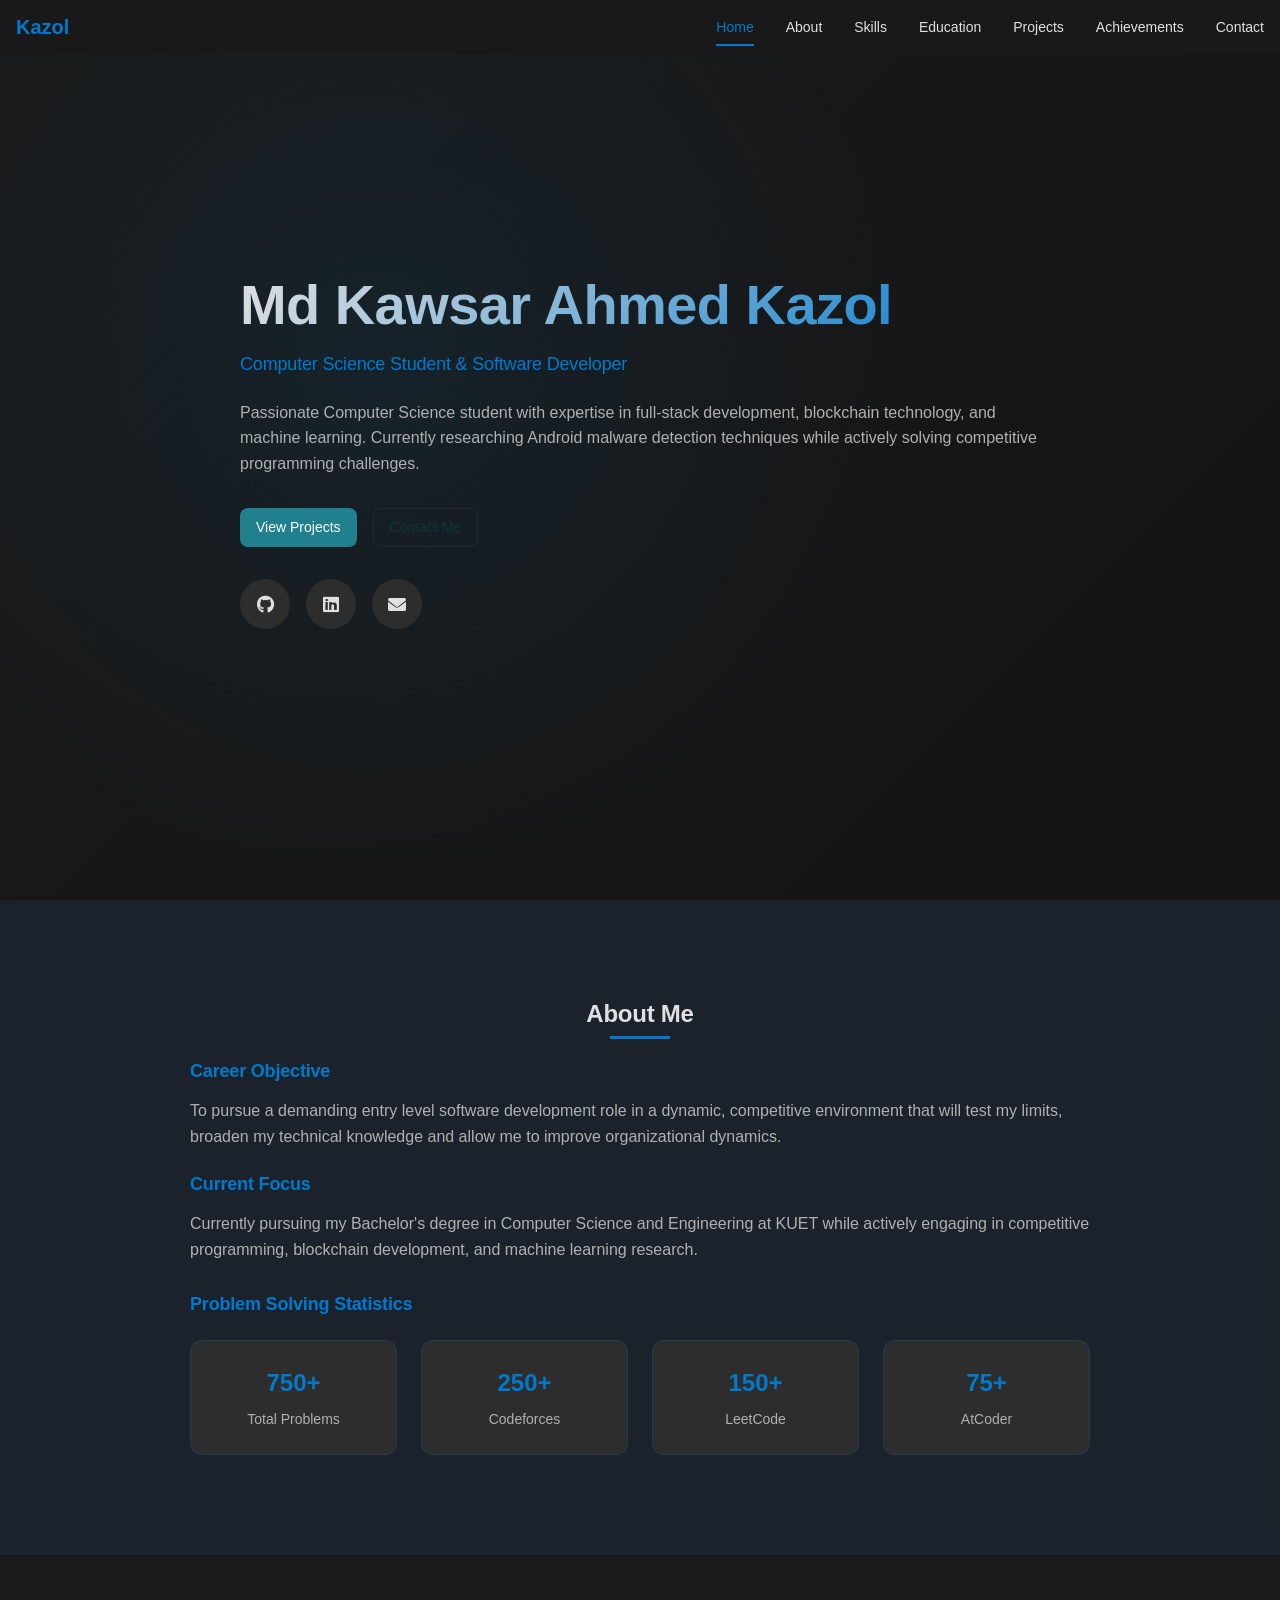
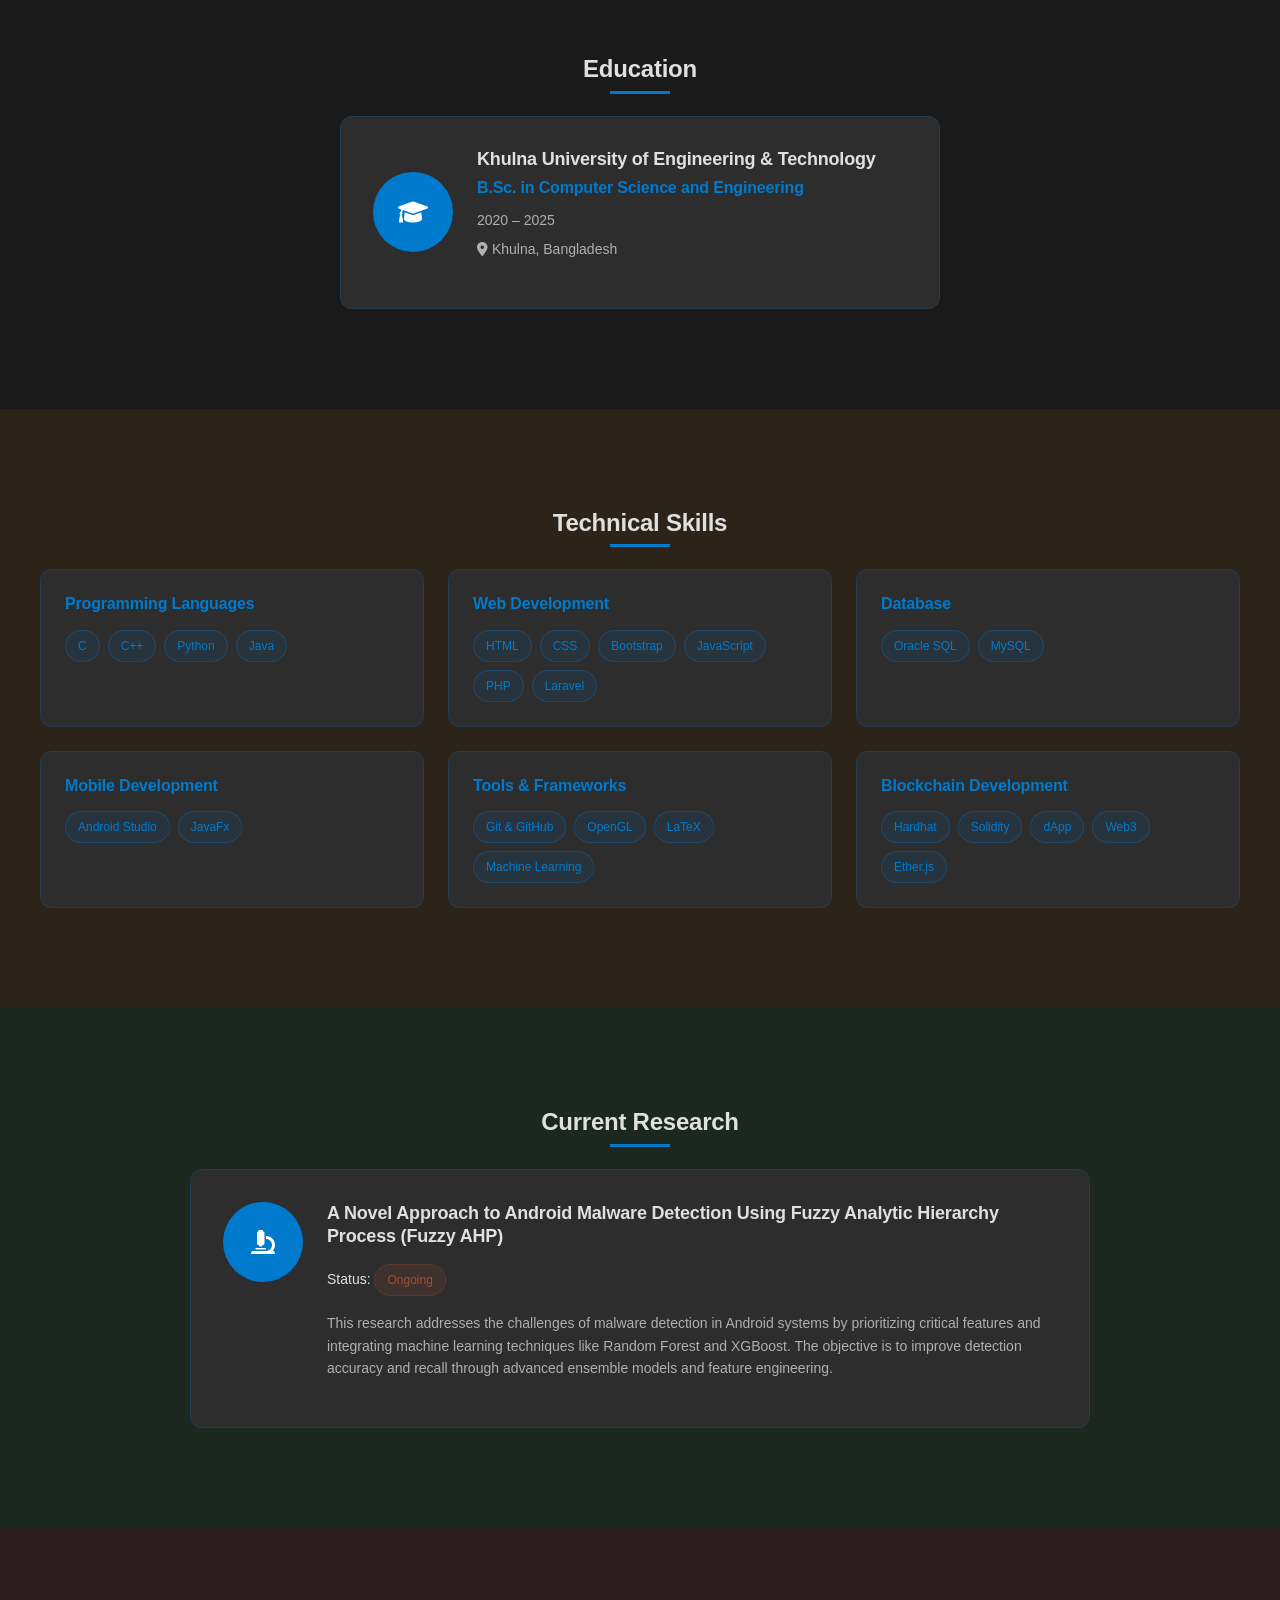
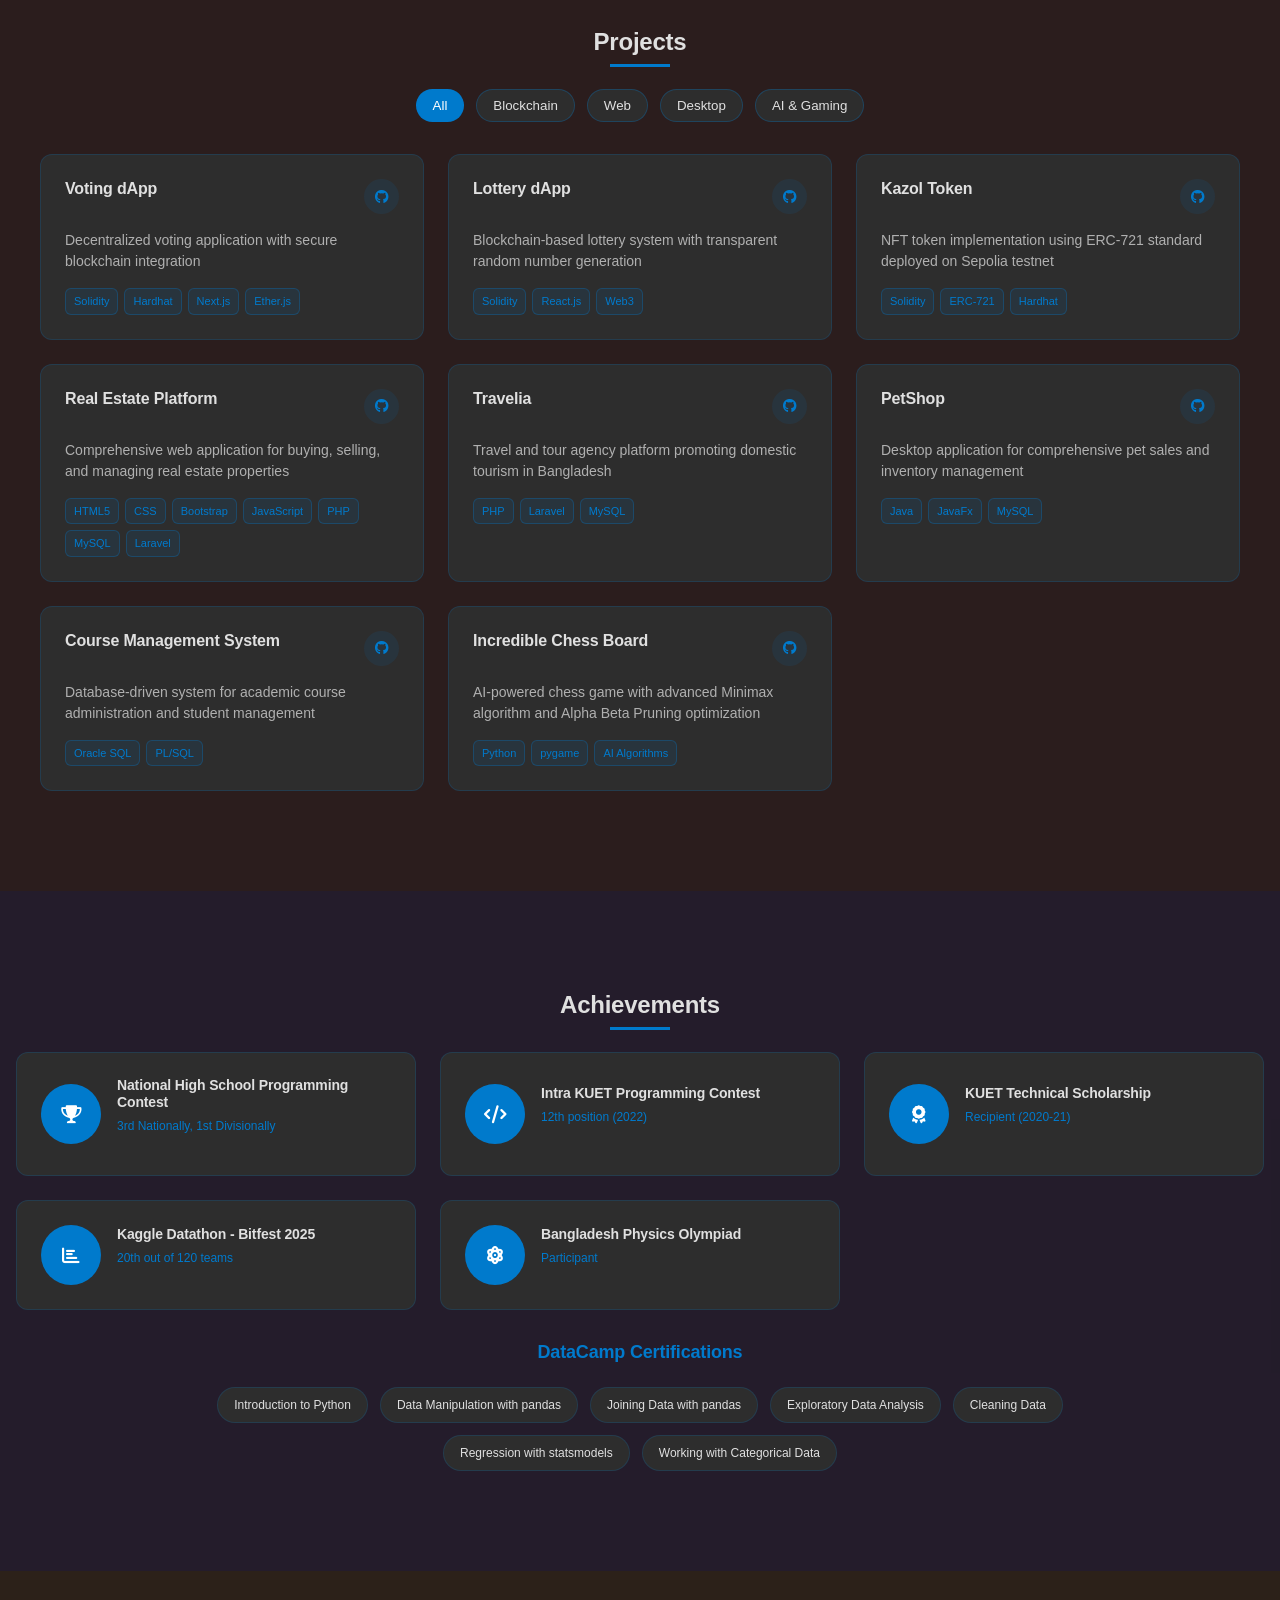
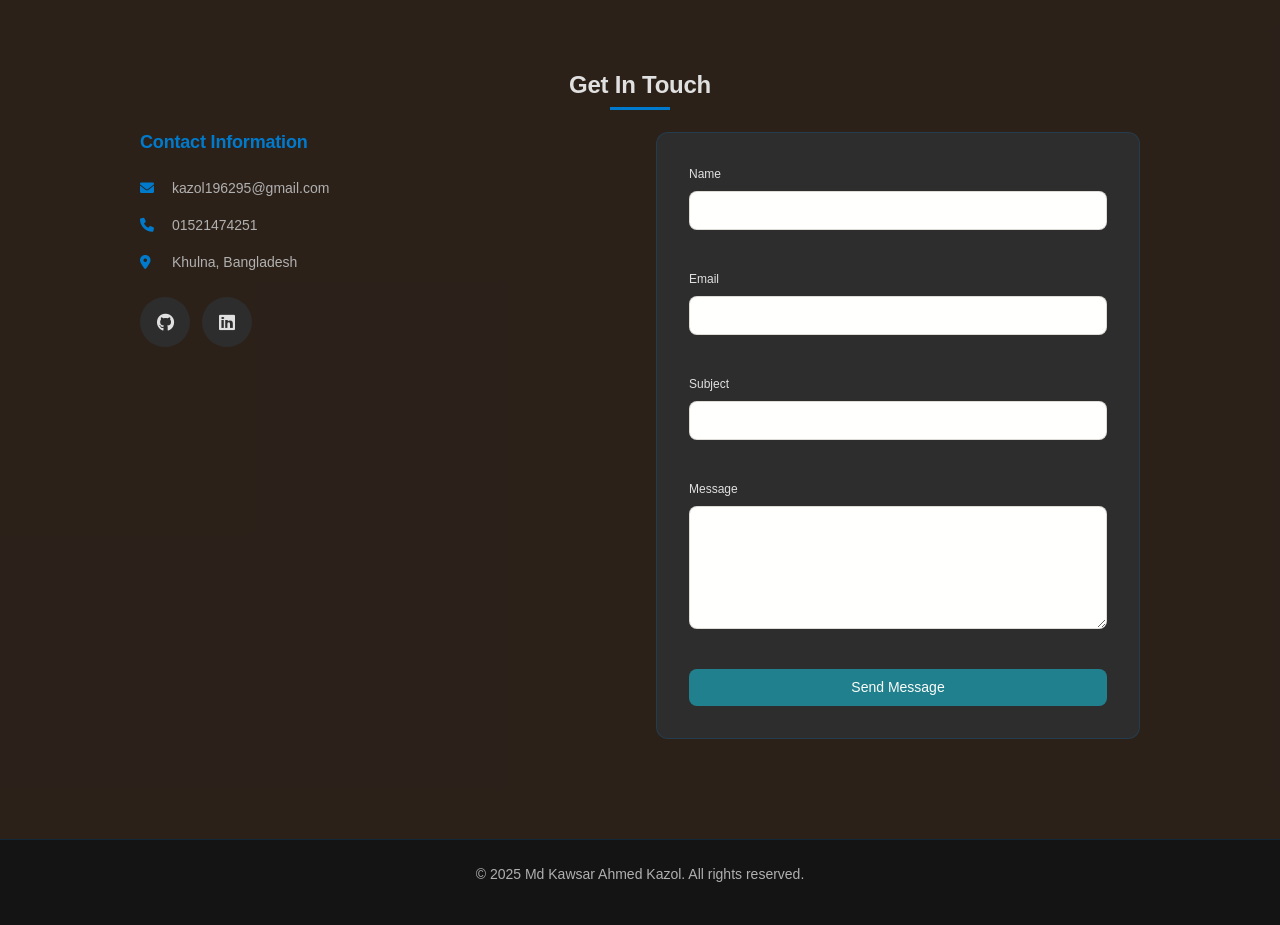
==== index.html @ 7a54e23b "hello" ====
<!DOCTYPE html>
<html lang="en">
<head>
    <meta charset="UTF-8">
    <meta name="viewport" content="width=device-width, initial-scale=1.0">
    <title>Md Kawsar Ahmed Kazol - Portfolio</title>
    <link rel="stylesheet" href="style.css">
    <link rel="stylesheet" href="https://cdnjs.cloudflare.com/ajax/libs/font-awesome/6.0.0/css/all.min.css">
</head>
<body>
    <!-- Navigation -->
    <nav class="navbar" id="navbar">
        <div class="nav-container">
            <div class="nav-logo">
                <a href="#home">Kazol</a>
            </div>
            <div class="nav-menu" id="nav-menu">
                <a href="#home" class="nav-link">Home</a>
                <a href="#about" class="nav-link">About</a>
                <a href="#skills" class="nav-link">Skills</a>
                <a href="#education" class="nav-link">Education</a>
                <a href="#projects" class="nav-link">Projects</a>
                <a href="#achievements" class="nav-link">Achievements</a>
                <a href="#contact" class="nav-link">Contact</a>
            </div>
            <div class="nav-toggle" id="nav-toggle">
                <span class="bar"></span>
                <span class="bar"></span>
                <span class="bar"></span>
            </div>
        </div>
    </nav>

    <!-- Hero Section -->
    <section id="home" class="hero">
        <div class="hero-container">
            <div class="hero-content">
                <h1 class="hero-title">Md Kawsar Ahmed Kazol</h1>
                <h2 class="hero-subtitle">Computer Science Student & Software Developer</h2>
                <p class="hero-description">
                    Passionate Computer Science student with expertise in full-stack development, 
                    blockchain technology, and machine learning. Currently researching Android malware 
                    detection techniques while actively solving competitive programming challenges.
                </p>
                <div class="hero-buttons">
                    <a href="#projects" class="btn btn--primary">View Projects</a>
                    <a href="#contact" class="btn btn--outline">Contact Me</a>
                </div>
                <div class="hero-social">
                    <a href="https://github.com/kazol196295" target="_blank" class="social-link">
                        <i class="fab fa-github"></i>
                    </a>
                    <a href="https://www.linkedin.com/in/kawsar-ahmed-kazol-600340197/" target="_blank" class="social-link">
                        <i class="fab fa-linkedin"></i>
                    </a>
                    <a href="mailto:kazol196295@gmail.com" class="social-link">
                        <i class="fas fa-envelope"></i>
                    </a>
                </div>
            </div>
        </div>
    </section>

    <!-- About Section -->
    <section id="about" class="about">
        <div class="container">
            <h2 class="section-title">About Me</h2>
            <div class="about-content">
                <div class="about-text">
                    <h3>Career Objective</h3>
                    <p>To pursue a demanding entry level software development role in a dynamic, competitive environment that will test my limits, broaden my technical knowledge and allow me to improve organizational dynamics.</p>
                    
                    <h3>Current Focus</h3>
                    <p>Currently pursuing my Bachelor's degree in Computer Science and Engineering at KUET while actively engaging in competitive programming, blockchain development, and machine learning research.</p>
                    
                    <div class="problem-solving-stats">
                        <h3>Problem Solving Statistics</h3>
                        <div class="stats-grid">
                            <div class="stat-item">
                                <span class="stat-number">1500+</span>
                                <span class="stat-label">Total Problems</span>
                            </div>
                            <div class="stat-item">
                                <span class="stat-number">500+</span>
                                <span class="stat-label">Codeforces</span>
                            </div>
                            <div class="stat-item">
                                <span class="stat-number">300+</span>
                                <span class="stat-label">LeetCode</span>
                            </div>
                            <div class="stat-item">
                                <span class="stat-number">150+</span>
                                <span class="stat-label">AtCoder</span>
                            </div>
                        </div>
                    </div>
                </div>
            </div>
        </div>
    </section>

    <!-- Education Section -->
    <section id="education" class="education">
        <div class="container">
            <h2 class="section-title">Education</h2>
            <div class="education-card">
                <div class="education-icon">
                    <i class="fas fa-graduation-cap"></i>
                </div>
                <div class="education-content">
                    <h3>Khulna University of Engineering & Technology</h3>
                    <h4>B.Sc. in Computer Science and Engineering</h4>
                    <p class="education-duration">2020 – 2025</p>
                    <p class="education-location">
                        <i class="fas fa-map-marker-alt"></i> Khulna, Bangladesh
                    </p>
                </div>
            </div>
        </div>
    </section>

    <!-- Skills Section -->
    <section id="skills" class="skills">
        <div class="container">
            <h2 class="section-title">Technical Skills</h2>
            <div class="skills-grid">
                <div class="skill-category">
                    <h3>Programming Languages</h3>
                    <div class="skill-tags">
                        <span class="skill-tag">C</span>
                        <span class="skill-tag">C++</span>
                        <span class="skill-tag">Python</span>
                        <span class="skill-tag">Java</span>
                    </div>
                </div>
                <div class="skill-category">
                    <h3>Web Development</h3>
                    <div class="skill-tags">
                        <span class="skill-tag">HTML</span>
                        <span class="skill-tag">CSS</span>
                        <span class="skill-tag">Bootstrap</span>
                        <span class="skill-tag">JavaScript</span>
                        <span class="skill-tag">PHP</span>
                        <span class="skill-tag">Laravel</span>
                    </div>
                </div>
                <div class="skill-category">
                    <h3>Database</h3>
                    <div class="skill-tags">
                        <span class="skill-tag">Oracle SQL</span>
                        <span class="skill-tag">MySQL</span>
                    </div>
                </div>
                <div class="skill-category">
                    <h3>Mobile Development</h3>
                    <div class="skill-tags">
                        <span class="skill-tag">Android Studio</span>
                        <span class="skill-tag">JavaFx</span>
                    </div>
                </div>
                <div class="skill-category">
                    <h3>Tools & Frameworks</h3>
                    <div class="skill-tags">
                        <span class="skill-tag">Git & GitHub</span>
                        <span class="skill-tag">OpenGL</span>
                        <span class="skill-tag">LaTeX</span>
                        <span class="skill-tag">Machine Learning</span>
                    </div>
                </div>
                <div class="skill-category">
                    <h3>Blockchain Development</h3>
                    <div class="skill-tags">
                        <span class="skill-tag">Hardhat</span>
                        <span class="skill-tag">Solidity</span>
                        <span class="skill-tag">dApp</span>
                        <span class="skill-tag">Web3</span>
                        <span class="skill-tag">Ether.js</span>
                    </div>
                </div>
            </div>
        </div>
    </section>

    <!-- Research Section -->
    <section id="research" class="research">
        <div class="container">
            <h2 class="section-title">Current Research</h2>
            <div class="research-card">
                <div class="research-icon">
                    <i class="fas fa-microscope"></i>
                </div>
                <div class="research-content">
                    <h3>A Novel Approach to Android Malware Detection Using Fuzzy Analytic Hierarchy Process (Fuzzy AHP)</h3>
                    <p class="research-status">Status: <span class="status status--warning">Ongoing</span></p>
                    <p class="research-description">
                        This research addresses the challenges of malware detection in Android systems by prioritizing 
                        critical features and integrating machine learning techniques like Random Forest and XGBoost. 
                        The objective is to improve detection accuracy and recall through advanced ensemble models and 
                        feature engineering.
                    </p>
                </div>
            </div>
        </div>
    </section>

    <!-- Projects Section -->
    <section id="projects" class="projects">
        <div class="container">
            <h2 class="section-title">Projects</h2>
            <div class="project-filters">
                <button class="filter-btn active" data-filter="all">All</button>
                <button class="filter-btn" data-filter="blockchain">Blockchain</button>
                <button class="filter-btn" data-filter="web">Web</button>
                <button class="filter-btn" data-filter="desktop">Desktop</button>
                <button class="filter-btn" data-filter="ai">AI & Gaming</button>
            </div>
            <div class="projects-grid">
                <!-- Blockchain Projects -->
                <div class="project-card" data-category="blockchain">
                    <div class="project-header">
                        <h3>Voting dApp</h3>
                        <div class="project-links">
                            <a href="https://github.com/kazol196295" target="_blank" class="project-link">
                                <i class="fab fa-github"></i>
                            </a>
                        </div>
                    </div>
                    <p class="project-description">Decentralized voting application with secure blockchain integration</p>
                    <div class="project-tech">
                        <span class="tech-tag">Solidity</span>
                        <span class="tech-tag">Hardhat</span>
                        <span class="tech-tag">Next.js</span>
                        <span class="tech-tag">Ether.js</span>
                    </div>
                </div>

                <div class="project-card" data-category="blockchain">
                    <div class="project-header">
                        <h3>Lottery dApp</h3>
                        <div class="project-links">
                            <a href="https://github.com/kazol196295" target="_blank" class="project-link">
                                <i class="fab fa-github"></i>
                            </a>
                        </div>
                    </div>
                    <p class="project-description">Blockchain-based lottery system with transparent random number generation</p>
                    <div class="project-tech">
                        <span class="tech-tag">Solidity</span>
                        <span class="tech-tag">React.js</span>
                        <span class="tech-tag">Web3</span>
                    </div>
                </div>

                <div class="project-card" data-category="blockchain">
                    <div class="project-header">
                        <h3>Kazol Token</h3>
                        <div class="project-links">
                            <a href="https://github.com/kazol196295" target="_blank" class="project-link">
                                <i class="fab fa-github"></i>
                            </a>
                        </div>
                    </div>
                    <p class="project-description">NFT token implementation using ERC-721 standard deployed on Sepolia testnet</p>
                    <div class="project-tech">
                        <span class="tech-tag">Solidity</span>
                        <span class="tech-tag">ERC-721</span>
                        <span class="tech-tag">Hardhat</span>
                    </div>
                </div>

                <!-- Web Projects -->
                <div class="project-card" data-category="web">
                    <div class="project-header">
                        <h3>Real Estate Platform</h3>
                        <div class="project-links">
                            <a href="https://github.com/kazol196295" target="_blank" class="project-link">
                                <i class="fab fa-github"></i>
                            </a>
                        </div>
                    </div>
                    <p class="project-description">Comprehensive web application for buying, selling, and managing real estate properties</p>
                    <div class="project-tech">
                        <span class="tech-tag">HTML5</span>
                        <span class="tech-tag">CSS</span>
                        <span class="tech-tag">Bootstrap</span>
                        <span class="tech-tag">JavaScript</span>
                        <span class="tech-tag">PHP</span>
                        <span class="tech-tag">MySQL</span>
                        <span class="tech-tag">Laravel</span>
                    </div>
                </div>

                <div class="project-card" data-category="web">
                    <div class="project-header">
                        <h3>Travelia</h3>
                        <div class="project-links">
                            <a href="https://github.com/kazol196295" target="_blank" class="project-link">
                                <i class="fab fa-github"></i>
                            </a>
                        </div>
                    </div>
                    <p class="project-description">Travel and tour agency platform promoting domestic tourism in Bangladesh</p>
                    <div class="project-tech">
                        <span class="tech-tag">PHP</span>
                        <span class="tech-tag">Laravel</span>
                        <span class="tech-tag">MySQL</span>
                    </div>
                </div>

                <!-- Desktop Projects -->
                <div class="project-card" data-category="desktop">
                    <div class="project-header">
                        <h3>PetShop</h3>
                        <div class="project-links">
                            <a href="https://github.com/kazol196295" target="_blank" class="project-link">
                                <i class="fab fa-github"></i>
                            </a>
                        </div>
                    </div>
                    <p class="project-description">Desktop application for comprehensive pet sales and inventory management</p>
                    <div class="project-tech">
                        <span class="tech-tag">Java</span>
                        <span class="tech-tag">JavaFx</span>
                        <span class="tech-tag">MySQL</span>
                    </div>
                </div>

                <div class="project-card" data-category="desktop">
                    <div class="project-header">
                        <h3>Course Management System</h3>
                        <div class="project-links">
                            <a href="https://github.com/kazol196295" target="_blank" class="project-link">
                                <i class="fab fa-github"></i>
                            </a>
                        </div>
                    </div>
                    <p class="project-description">Database-driven system for academic course administration and student management</p>
                    <div class="project-tech">
                        <span class="tech-tag">Oracle SQL</span>
                        <span class="tech-tag">PL/SQL</span>
                    </div>
                </div>

                <!-- AI Projects -->
                <div class="project-card" data-category="ai">
                    <div class="project-header">
                        <h3>Incredible Chess Board</h3>
                        <div class="project-links">
                            <a href="https://github.com/kazol196295" target="_blank" class="project-link">
                                <i class="fab fa-github"></i>
                            </a>
                        </div>
                    </div>
                    <p class="project-description">AI-powered chess game with advanced Minimax algorithm and Alpha Beta Pruning optimization</p>
                    <div class="project-tech">
                        <span class="tech-tag">Python</span>
                        <span class="tech-tag">pygame</span>
                        <span class="tech-tag">AI Algorithms</span>
                    </div>
                </div>
            </div>
        </div>
    </section>

    <!-- Achievements Section -->
    <section id="achievements" class="achievements">
        <div class="container">
            <h2 class="section-title">Achievements</h2>
            <div class="achievements-grid">
                <div class="achievement-card">
                    <div class="achievement-icon">
                        <i class="fas fa-trophy"></i>
                    </div>
                    <div class="achievement-content">
                        <h3>National High School Programming Contest</h3>
                        <p class="achievement-position">3rd Nationally, 1st Divisionally</p>
                    </div>
                </div>
                
                <div class="achievement-card">
                    <div class="achievement-icon">
                        <i class="fas fa-code"></i>
                    </div>
                    <div class="achievement-content">
                        <h3>Intra KUET Programming Contest</h3>
                        <p class="achievement-position">12th position (2022)</p>
                    </div>
                </div>
                
                <div class="achievement-card">
                    <div class="achievement-icon">
                        <i class="fas fa-award"></i>
                    </div>
                    <div class="achievement-content">
                        <h3>KUET Technical Scholarship</h3>
                        <p class="achievement-position">Recipient (2020-21)</p>
                    </div>
                </div>
                
                <div class="achievement-card">
                    <div class="achievement-icon">
                        <i class="fas fa-chart-bar"></i>
                    </div>
                    <div class="achievement-content">
                        <h3>Kaggle Datathon - Bitfest 2025</h3>
                        <p class="achievement-position">20th out of 120 teams</p>
                    </div>
                </div>
                
                <div class="achievement-card">
                    <div class="achievement-icon">
                        <i class="fas fa-atom"></i>
                    </div>
                    <div class="achievement-content">
                        <h3>Bangladesh Physics Olympiad</h3>
                        <p class="achievement-position">Participant</p>
                    </div>
                </div>
            </div>
            
            <!-- Certifications -->
            <div class="certifications">
                <h3>DataCamp Certifications</h3>
                <div class="certification-tags">
                    <span class="certification-tag">Introduction to Python</span>
                    <span class="certification-tag">Data Manipulation with pandas</span>
                    <span class="certification-tag">Joining Data with pandas</span>
                    <span class="certification-tag">Exploratory Data Analysis</span>
                    <span class="certification-tag">Cleaning Data</span>
                    <span class="certification-tag">Regression with statsmodels</span>
                    <span class="certification-tag">Working with Categorical Data</span>
                </div>
            </div>
        </div>
    </section>

    <!-- Contact Section -->
    <section id="contact" class="contact">
        <div class="container">
            <h2 class="section-title">Get In Touch</h2>
            <div class="contact-content">
                <div class="contact-info">
                    <h3>Contact Information</h3>
                    <div class="contact-item">
                        <i class="fas fa-envelope"></i>
                        <span>kazol196295@gmail.com</span>
                    </div>
                    <div class="contact-item">
                        <i class="fas fa-phone"></i>
                        <span>01521474251</span>
                    </div>
                    <div class="contact-item">
                        <i class="fas fa-map-marker-alt"></i>
                        <span>Khulna, Bangladesh</span>
                    </div>
                    <div class="contact-social">
                        <a href="https://github.com/kazol196295" target="_blank" class="social-link">
                            <i class="fab fa-github"></i>
                        </a>
                        <a href="https://www.linkedin.com/in/kawsar-ahmed-kazol-600340197/" target="_blank" class="social-link">
                            <i class="fab fa-linkedin"></i>
                        </a>
                    </div>
                </div>
                <div class="contact-form-container">
                    <form class="contact-form" id="contact-form">
                        <div class="form-group">
                            <label for="name" class="form-label">Name</label>
                            <input type="text" id="name" name="name" class="form-control" required>
                            <span class="error-message" id="name-error"></span>
                        </div>
                        <div class="form-group">
                            <label for="email" class="form-label">Email</label>
                            <input type="email" id="email" name="email" class="form-control" required>
                            <span class="error-message" id="email-error"></span>
                        </div>
                        <div class="form-group">
                            <label for="subject" class="form-label">Subject</label>
                            <input type="text" id="subject" name="subject" class="form-control" required>
                            <span class="error-message" id="subject-error"></span>
                        </div>
                        <div class="form-group">
                            <label for="message" class="form-label">Message</label>
                            <textarea id="message" name="message" class="form-control" rows="5" required></textarea>
                            <span class="error-message" id="message-error"></span>
                        </div>
                        <button type="submit" class="btn btn--primary btn--full-width">Send Message</button>
                    </form>
                </div>
            </div>
        </div>
    </section>

    <!-- Footer -->
    <footer class="footer">
        <div class="container">
            <p>&copy; 2025 Md Kawsar Ahmed Kazol. All rights reserved.</p>
        </div>
    </footer>

    <script src="app.js"></script>
</body>
</html>
---- style.css ----
:root {
  /* Primitive Color Tokens */
  --color-white: rgba(255, 255, 255, 1);
  --color-black: rgba(0, 0, 0, 1);
  --color-cream-50: rgba(252, 252, 249, 1);
  --color-cream-100: rgba(255, 255, 253, 1);
  --color-gray-200: rgba(245, 245, 245, 1);
  --color-gray-300: rgba(167, 169, 169, 1);
  --color-gray-400: rgba(119, 124, 124, 1);
  --color-slate-500: rgba(98, 108, 113, 1);
  --color-brown-600: rgba(94, 82, 64, 1);
  --color-charcoal-700: rgba(31, 33, 33, 1);
  --color-charcoal-800: rgba(38, 40, 40, 1);
  --color-slate-900: rgba(19, 52, 59, 1);
  --color-teal-300: rgba(50, 184, 198, 1);
  --color-teal-400: rgba(45, 166, 178, 1);
  --color-teal-500: rgba(33, 128, 141, 1);
  --color-teal-600: rgba(29, 116, 128, 1);
  --color-teal-700: rgba(26, 104, 115, 1);
  --color-teal-800: rgba(41, 150, 161, 1);
  --color-red-400: rgba(255, 84, 89, 1);
  --color-red-500: rgba(192, 21, 47, 1);
  --color-orange-400: rgba(230, 129, 97, 1);
  --color-orange-500: rgba(168, 75, 47, 1);

  /* RGB versions for opacity control */
  --color-brown-600-rgb: 94, 82, 64;
  --color-teal-500-rgb: 33, 128, 141;
  --color-slate-900-rgb: 19, 52, 59;
  --color-slate-500-rgb: 98, 108, 113;
  --color-red-500-rgb: 192, 21, 47;
  --color-red-400-rgb: 255, 84, 89;
  --color-orange-500-rgb: 168, 75, 47;
  --color-orange-400-rgb: 230, 129, 97;

  /* Background color tokens (Light Mode) */
  --color-bg-1: rgba(59, 130, 246, 0.08); /* Light blue */
  --color-bg-2: rgba(245, 158, 11, 0.08); /* Light yellow */
  --color-bg-3: rgba(34, 197, 94, 0.08); /* Light green */
  --color-bg-4: rgba(239, 68, 68, 0.08); /* Light red */
  --color-bg-5: rgba(147, 51, 234, 0.08); /* Light purple */
  --color-bg-6: rgba(249, 115, 22, 0.08); /* Light orange */
  --color-bg-7: rgba(236, 72, 153, 0.08); /* Light pink */
  --color-bg-8: rgba(6, 182, 212, 0.08); /* Light cyan */

  /* Semantic Color Tokens (Light Mode) */
  --color-background: var(--color-cream-50);
  --color-surface: var(--color-cream-100);
  --color-text: var(--color-slate-900);
  --color-text-secondary: var(--color-slate-500);
  --color-primary: var(--color-teal-500);
  --color-primary-hover: var(--color-teal-600);
  --color-primary-active: var(--color-teal-700);
  --color-secondary: rgba(var(--color-brown-600-rgb), 0.12);
  --color-secondary-hover: rgba(var(--color-brown-600-rgb), 0.2);
  --color-secondary-active: rgba(var(--color-brown-600-rgb), 0.25);
  --color-border: rgba(var(--color-brown-600-rgb), 0.2);
  --color-btn-primary-text: var(--color-cream-50);
  --color-card-border: rgba(var(--color-brown-600-rgb), 0.12);
  --color-card-border-inner: rgba(var(--color-brown-600-rgb), 0.12);
  --color-error: var(--color-red-500);
  --color-success: var(--color-teal-500);
  --color-warning: var(--color-orange-500);
  --color-info: var(--color-slate-500);
  --color-focus-ring: rgba(var(--color-teal-500-rgb), 0.4);
  --color-select-caret: rgba(var(--color-slate-900-rgb), 0.8);

  /* Common style patterns */
  --focus-ring: 0 0 0 3px var(--color-focus-ring);
  --focus-outline: 2px solid var(--color-primary);
  --status-bg-opacity: 0.15;
  --status-border-opacity: 0.25;
  --select-caret-light: url("data:image/svg+xml,%3Csvg xmlns='http://www.w3.org/2000/svg' width='16' height='16' viewBox='0 0 24 24' fill='none' stroke='%23134252' stroke-width='2' stroke-linecap='round' stroke-linejoin='round'%3E%3Cpolyline points='6 9 12 15 18 9'%3E%3C/polyline%3E%3C/svg%3E");
  --select-caret-dark: url("data:image/svg+xml,%3Csvg xmlns='http://www.w3.org/2000/svg' width='16' height='16' viewBox='0 0 24 24' fill='none' stroke='%23f5f5f5' stroke-width='2' stroke-linecap='round' stroke-linejoin='round'%3E%3Cpolyline points='6 9 12 15 18 9'%3E%3C/polyline%3E%3C/svg%3E");

  /* RGB versions for opacity control */
  --color-success-rgb: 33, 128, 141;
  --color-error-rgb: 192, 21, 47;
  --color-warning-rgb: 168, 75, 47;
  --color-info-rgb: 98, 108, 113;

  /* Typography */
  --font-family-base: "FKGroteskNeue", "Geist", "Inter", -apple-system,
    BlinkMacSystemFont, "Segoe UI", Roboto, sans-serif;
  --font-family-mono: "Berkeley Mono", ui-monospace, SFMono-Regular, Menlo,
    Monaco, Consolas, monospace;
  --font-size-xs: 11px;
  --font-size-sm: 12px;
  --font-size-base: 14px;
  --font-size-md: 14px;
  --font-size-lg: 16px;
  --font-size-xl: 18px;
  --font-size-2xl: 20px;
  --font-size-3xl: 24px;
  --font-size-4xl: 30px;
  --font-weight-normal: 400;
  --font-weight-medium: 500;
  --font-weight-semibold: 550;
  --font-weight-bold: 600;
  --line-height-tight: 1.2;
  --line-height-normal: 1.5;
  --letter-spacing-tight: -0.01em;

  /* Spacing */
  --space-0: 0;
  --space-1: 1px;
  --space-2: 2px;
  --space-4: 4px;
  --space-6: 6px;
  --space-8: 8px;
  --space-10: 10px;
  --space-12: 12px;
  --space-16: 16px;
  --space-20: 20px;
  --space-24: 24px;
  --space-32: 32px;

  /* Border Radius */
  --radius-sm: 6px;
  --radius-base: 8px;
  --radius-md: 10px;
  --radius-lg: 12px;
  --radius-full: 9999px;

  /* Shadows */
  --shadow-xs: 0 1px 2px rgba(0, 0, 0, 0.02);
  --shadow-sm: 0 1px 3px rgba(0, 0, 0, 0.04), 0 1px 2px rgba(0, 0, 0, 0.02);
  --shadow-md: 0 4px 6px -1px rgba(0, 0, 0, 0.04),
    0 2px 4px -1px rgba(0, 0, 0, 0.02);
  --shadow-lg: 0 10px 15px -3px rgba(0, 0, 0, 0.04),
    0 4px 6px -2px rgba(0, 0, 0, 0.02);
  --shadow-inset-sm: inset 0 1px 0 rgba(255, 255, 255, 0.15),
    inset 0 -1px 0 rgba(0, 0, 0, 0.03);

  /* Animation */
  --duration-fast: 150ms;
  --duration-normal: 250ms;
  --ease-standard: cubic-bezier(0.16, 1, 0.3, 1);

  /* Layout */
  --container-sm: 640px;
  --container-md: 768px;
  --container-lg: 1024px;
  --container-xl: 1280px;
}

/* Dark mode colors */
@media (prefers-color-scheme: dark) {
  :root {
    /* RGB versions for opacity control (Dark Mode) */
    --color-gray-400-rgb: 119, 124, 124;
    --color-teal-300-rgb: 50, 184, 198;
    --color-gray-300-rgb: 167, 169, 169;
    --color-gray-200-rgb: 245, 245, 245;

    /* Background color tokens (Dark Mode) */
    --color-bg-1: rgba(29, 78, 216, 0.15); /* Dark blue */
    --color-bg-2: rgba(180, 83, 9, 0.15); /* Dark yellow */
    --color-bg-3: rgba(21, 128, 61, 0.15); /* Dark green */
    --color-bg-4: rgba(185, 28, 28, 0.15); /* Dark red */
    --color-bg-5: rgba(107, 33, 168, 0.15); /* Dark purple */
    --color-bg-6: rgba(194, 65, 12, 0.15); /* Dark orange */
    --color-bg-7: rgba(190, 24, 93, 0.15); /* Dark pink */
    --color-bg-8: rgba(8, 145, 178, 0.15); /* Dark cyan */
    
    /* Semantic Color Tokens (Dark Mode) */
    --color-background: var(--color-charcoal-700);
    --color-surface: var(--color-charcoal-800);
    --color-text: var(--color-gray-200);
    --color-text-secondary: rgba(var(--color-gray-300-rgb), 0.7);
    --color-primary: var(--color-teal-300);
    --color-primary-hover: var(--color-teal-400);
    --color-primary-active: var(--color-teal-800);
    --color-secondary: rgba(var(--color-gray-400-rgb), 0.15);
    --color-secondary-hover: rgba(var(--color-gray-400-rgb), 0.25);
    --color-secondary-active: rgba(var(--color-gray-400-rgb), 0.3);
    --color-border: rgba(var(--color-gray-400-rgb), 0.3);
    --color-error: var(--color-red-400);
    --color-success: var(--color-teal-300);
    --color-warning: var(--color-orange-400);
    --color-info: var(--color-gray-300);
    --color-focus-ring: rgba(var(--color-teal-300-rgb), 0.4);
    --color-btn-primary-text: var(--color-slate-900);
    --color-card-border: rgba(var(--color-gray-400-rgb), 0.2);
    --color-card-border-inner: rgba(var(--color-gray-400-rgb), 0.15);
    --shadow-inset-sm: inset 0 1px 0 rgba(255, 255, 255, 0.1),
      inset 0 -1px 0 rgba(0, 0, 0, 0.15);
    --button-border-secondary: rgba(var(--color-gray-400-rgb), 0.2);
    --color-border-secondary: rgba(var(--color-gray-400-rgb), 0.2);
    --color-select-caret: rgba(var(--color-gray-200-rgb), 0.8);

    /* Common style patterns - updated for dark mode */
    --focus-ring: 0 0 0 3px var(--color-focus-ring);
    --focus-outline: 2px solid var(--color-primary);
    --status-bg-opacity: 0.15;
    --status-border-opacity: 0.25;
    --select-caret-light: url("data:image/svg+xml,%3Csvg xmlns='http://www.w3.org/2000/svg' width='16' height='16' viewBox='0 0 24 24' fill='none' stroke='%23134252' stroke-width='2' stroke-linecap='round' stroke-linejoin='round'%3E%3Cpolyline points='6 9 12 15 18 9'%3E%3C/polyline%3E%3C/svg%3E");
    --select-caret-dark: url("data:image/svg+xml,%3Csvg xmlns='http://www.w3.org/2000/svg' width='16' height='16' viewBox='0 0 24 24' fill='none' stroke='%23f5f5f5' stroke-width='2' stroke-linecap='round' stroke-linejoin='round'%3E%3Cpolyline points='6 9 12 15 18 9'%3E%3C/polyline%3E%3C/svg%3E");

    /* RGB versions for dark mode */
    --color-success-rgb: var(--color-teal-300-rgb);
    --color-error-rgb: var(--color-red-400-rgb);
    --color-warning-rgb: var(--color-orange-400-rgb);
    --color-info-rgb: var(--color-gray-300-rgb);
  }
}

/* Data attribute for manual theme switching */
[data-color-scheme="dark"] {
  /* RGB versions for opacity control (dark mode) */
  --color-gray-400-rgb: 119, 124, 124;
  --color-teal-300-rgb: 50, 184, 198;
  --color-gray-300-rgb: 167, 169, 169;
  --color-gray-200-rgb: 245, 245, 245;

  /* Colorful background palette - Dark Mode */
  --color-bg-1: rgba(29, 78, 216, 0.15); /* Dark blue */
  --color-bg-2: rgba(180, 83, 9, 0.15); /* Dark yellow */
  --color-bg-3: rgba(21, 128, 61, 0.15); /* Dark green */
  --color-bg-4: rgba(185, 28, 28, 0.15); /* Dark red */
  --color-bg-5: rgba(107, 33, 168, 0.15); /* Dark purple */
  --color-bg-6: rgba(194, 65, 12, 0.15); /* Dark orange */
  --color-bg-7: rgba(190, 24, 93, 0.15); /* Dark pink */
  --color-bg-8: rgba(8, 145, 178, 0.15); /* Dark cyan */
  
  /* Semantic Color Tokens (Dark Mode) */
  --color-background: var(--color-charcoal-700);
  --color-surface: var(--color-charcoal-800);
  --color-text: var(--color-gray-200);
  --color-text-secondary: rgba(var(--color-gray-300-rgb), 0.7);
  --color-primary: var(--color-teal-300);
  --color-primary-hover: var(--color-teal-400);
  --color-primary-active: var(--color-teal-800);
  --color-secondary: rgba(var(--color-gray-400-rgb), 0.15);
  --color-secondary-hover: rgba(var(--color-gray-400-rgb), 0.25);
  --color-secondary-active: rgba(var(--color-gray-400-rgb), 0.3);
  --color-border: rgba(var(--color-gray-400-rgb), 0.3);
  --color-error: var(--color-red-400);
  --color-success: var(--color-teal-300);
  --color-warning: var(--color-orange-400);
  --color-info: var(--color-gray-300);
  --color-focus-ring: rgba(var(--color-teal-300-rgb), 0.4);
  --color-btn-primary-text: var(--color-slate-900);
  --color-card-border: rgba(var(--color-gray-400-rgb), 0.15);
  --color-card-border-inner: rgba(var(--color-gray-400-rgb), 0.15);
  --shadow-inset-sm: inset 0 1px 0 rgba(255, 255, 255, 0.1),
    inset 0 -1px 0 rgba(0, 0, 0, 0.15);
  --color-border-secondary: rgba(var(--color-gray-400-rgb), 0.2);
  --color-select-caret: rgba(var(--color-gray-200-rgb), 0.8);

  /* Common style patterns - updated for dark mode */
  --focus-ring: 0 0 0 3px var(--color-focus-ring);
  --focus-outline: 2px solid var(--color-primary);
  --status-bg-opacity: 0.15;
  --status-border-opacity: 0.25;
  --select-caret-light: url("data:image/svg+xml,%3Csvg xmlns='http://www.w3.org/2000/svg' width='16' height='16' viewBox='0 0 24 24' fill='none' stroke='%23134252' stroke-width='2' stroke-linecap='round' stroke-linejoin='round'%3E%3Cpolyline points='6 9 12 15 18 9'%3E%3C/polyline%3E%3C/svg%3E");
  --select-caret-dark: url("data:image/svg+xml,%3Csvg xmlns='http://www.w3.org/2000/svg' width='16' height='16' viewBox='0 0 24 24' fill='none' stroke='%23f5f5f5' stroke-width='2' stroke-linecap='round' stroke-linejoin='round'%3E%3Cpolyline points='6 9 12 15 18 9'%3E%3C/polyline%3E%3C/svg%3E");

  /* RGB versions for dark mode */
  --color-success-rgb: var(--color-teal-300-rgb);
  --color-error-rgb: var(--color-red-400-rgb);
  --color-warning-rgb: var(--color-orange-400-rgb);
  --color-info-rgb: var(--color-gray-300-rgb);
}

[data-color-scheme="light"] {
  /* RGB versions for opacity control (light mode) */
  --color-brown-600-rgb: 94, 82, 64;
  --color-teal-500-rgb: 33, 128, 141;
  --color-slate-900-rgb: 19, 52, 59;
  
  /* Semantic Color Tokens (Light Mode) */
  --color-background: var(--color-cream-50);
  --color-surface: var(--color-cream-100);
  --color-text: var(--color-slate-900);
  --color-text-secondary: var(--color-slate-500);
  --color-primary: var(--color-teal-500);
  --color-primary-hover: var(--color-teal-600);
  --color-primary-active: var(--color-teal-700);
  --color-secondary: rgba(var(--color-brown-600-rgb), 0.12);
  --color-secondary-hover: rgba(var(--color-brown-600-rgb), 0.2);
  --color-secondary-active: rgba(var(--color-brown-600-rgb), 0.25);
  --color-border: rgba(var(--color-brown-600-rgb), 0.2);
  --color-btn-primary-text: var(--color-cream-50);
  --color-card-border: rgba(var(--color-brown-600-rgb), 0.12);
  --color-card-border-inner: rgba(var(--color-brown-600-rgb), 0.12);
  --color-error: var(--color-red-500);
  --color-success: var(--color-teal-500);
  --color-warning: var(--color-orange-500);
  --color-info: var(--color-slate-500);
  --color-focus-ring: rgba(var(--color-teal-500-rgb), 0.4);

  /* RGB versions for light mode */
  --color-success-rgb: var(--color-teal-500-rgb);
  --color-error-rgb: var(--color-red-500-rgb);
  --color-warning-rgb: var(--color-orange-500-rgb);
  --color-info-rgb: var(--color-slate-500-rgb);
}

/* Base styles */
html {
  font-size: var(--font-size-base);
  font-family: var(--font-family-base);
  line-height: var(--line-height-normal);
  color: var(--color-text);
  background-color: var(--color-background);
  -webkit-font-smoothing: antialiased;
  box-sizing: border-box;
}

body {
  margin: 0;
  padding: 0;
}

*,
*::before,
*::after {
  box-sizing: inherit;
}

/* Typography */
h1,
h2,
h3,
h4,
h5,
h6 {
  margin: 0;
  font-weight: var(--font-weight-semibold);
  line-height: var(--line-height-tight);
  color: var(--color-text);
  letter-spacing: var(--letter-spacing-tight);
}

h1 {
  font-size: var(--font-size-4xl);
}
h2 {
  font-size: var(--font-size-3xl);
}
h3 {
  font-size: var(--font-size-2xl);
}
h4 {
  font-size: var(--font-size-xl);
}
h5 {
  font-size: var(--font-size-lg);
}
h6 {
  font-size: var(--font-size-md);
}

p {
  margin: 0 0 var(--space-16) 0;
}

a {
  color: var(--color-primary);
  text-decoration: none;
  transition: color var(--duration-fast) var(--ease-standard);
}

a:hover {
  color: var(--color-primary-hover);
}

code,
pre {
  font-family: var(--font-family-mono);
  font-size: calc(var(--font-size-base) * 0.95);
  background-color: var(--color-secondary);
  border-radius: var(--radius-sm);
}

code {
  padding: var(--space-1) var(--space-4);
}

pre {
  padding: var(--space-16);
  margin: var(--space-16) 0;
  overflow: auto;
  border: 1px solid var(--color-border);
}

pre code {
  background: none;
  padding: 0;
}

/* Buttons */
.btn {
  display: inline-flex;
  align-items: center;
  justify-content: center;
  padding: var(--space-8) var(--space-16);
  border-radius: var(--radius-base);
  font-size: var(--font-size-base);
  font-weight: 500;
  line-height: 1.5;
  cursor: pointer;
  transition: all var(--duration-normal) var(--ease-standard);
  border: none;
  text-decoration: none;
  position: relative;
}

.btn:focus-visible {
  outline: none;
  box-shadow: var(--focus-ring);
}

.btn--primary {
  background: var(--color-primary);
  color: var(--color-btn-primary-text);
}

.btn--primary:hover {
  background: var(--color-primary-hover);
}

.btn--primary:active {
  background: var(--color-primary-active);
}

.btn--secondary {
  background: var(--color-secondary);
  color: var(--color-text);
}

.btn--secondary:hover {
  background: var(--color-secondary-hover);
}

.btn--secondary:active {
  background: var(--color-secondary-active);
}

.btn--outline {
  background: transparent;
  border: 1px solid var(--color-border);
  color: var(--color-text);
}

.btn--outline:hover {
  background: var(--color-secondary);
}

.btn--sm {
  padding: var(--space-4) var(--space-12);
  font-size: var(--font-size-sm);
  border-radius: var(--radius-sm);
}

.btn--lg {
  padding: var(--space-10) var(--space-20);
  font-size: var(--font-size-lg);
  border-radius: var(--radius-md);
}

.btn--full-width {
  width: 100%;
}

.btn:disabled {
  opacity: 0.5;
  cursor: not-allowed;
}

/* Form elements */
.form-control {
  display: block;
  width: 100%;
  padding: var(--space-8) var(--space-12);
  font-size: var(--font-size-md);
  line-height: 1.5;
  color: var(--color-text);
  background-color: var(--color-surface);
  border: 1px solid var(--color-border);
  border-radius: var(--radius-base);
  transition: border-color var(--duration-fast) var(--ease-standard),
    box-shadow var(--duration-fast) var(--ease-standard);
}

textarea.form-control {
  font-family: var(--font-family-base);
  font-size: var(--font-size-base);
}

select.form-control {
  padding: var(--space-8) var(--space-12);
  -webkit-appearance: none;
  -moz-appearance: none;
  appearance: none;
  background-image: var(--select-caret-light);
  background-repeat: no-repeat;
  background-position: right var(--space-12) center;
  background-size: 16px;
  padding-right: var(--space-32);
}

/* Add a dark mode specific caret */
@media (prefers-color-scheme: dark) {
  select.form-control {
    background-image: var(--select-caret-dark);
  }
}

/* Also handle data-color-scheme */
[data-color-scheme="dark"] select.form-control {
  background-image: var(--select-caret-dark);
}

[data-color-scheme="light"] select.form-control {
  background-image: var(--select-caret-light);
}

.form-control:focus {
  border-color: var(--color-primary);
  outline: var(--focus-outline);
}

.form-label {
  display: block;
  margin-bottom: var(--space-8);
  font-weight: var(--font-weight-medium);
  font-size: var(--font-size-sm);
}

.form-group {
  margin-bottom: var(--space-16);
}

/* Card component */
.card {
  background-color: var(--color-surface);
  border-radius: var(--radius-lg);
  border: 1px solid var(--color-card-border);
  box-shadow: var(--shadow-sm);
  overflow: hidden;
  transition: box-shadow var(--duration-normal) var(--ease-standard);
}

.card:hover {
  box-shadow: var(--shadow-md);
}

.card__body {
  padding: var(--space-16);
}

.card__header,
.card__footer {
  padding: var(--space-16);
  border-bottom: 1px solid var(--color-card-border-inner);
}

/* Status indicators - simplified with CSS variables */
.status {
  display: inline-flex;
  align-items: center;
  padding: var(--space-6) var(--space-12);
  border-radius: var(--radius-full);
  font-weight: var(--font-weight-medium);
  font-size: var(--font-size-sm);
}

.status--success {
  background-color: rgba(
    var(--color-success-rgb, 33, 128, 141),
    var(--status-bg-opacity)
  );
  color: var(--color-success);
  border: 1px solid
    rgba(var(--color-success-rgb, 33, 128, 141), var(--status-border-opacity));
}

.status--error {
  background-color: rgba(
    var(--color-error-rgb, 192, 21, 47),
    var(--status-bg-opacity)
  );
  color: var(--color-error);
  border: 1px solid
    rgba(var(--color-error-rgb, 192, 21, 47), var(--status-border-opacity));
}

.status--warning {
  background-color: rgba(
    var(--color-warning-rgb, 168, 75, 47),
    var(--status-bg-opacity)
  );
  color: var(--color-warning);
  border: 1px solid
    rgba(var(--color-warning-rgb, 168, 75, 47), var(--status-border-opacity));
}

.status--info {
  background-color: rgba(
    var(--color-info-rgb, 98, 108, 113),
    var(--status-bg-opacity)
  );
  color: var(--color-info);
  border: 1px solid
    rgba(var(--color-info-rgb, 98, 108, 113), var(--status-border-opacity));
}

/* Container layout */
.container {
  width: 100%;
  margin-right: auto;
  margin-left: auto;
  padding-right: var(--space-16);
  padding-left: var(--space-16);
}

@media (min-width: 640px) {
  .container {
    max-width: var(--container-sm);
  }
}
@media (min-width: 768px) {
  .container {
    max-width: var(--container-md);
  }
}
@media (min-width: 1024px) {
  .container {
    max-width: var(--container-lg);
  }
}
@media (min-width: 1280px) {
  .container {
    max-width: var(--container-xl);
  }
}

/* Utility classes */
.flex {
  display: flex;
}
.flex-col {
  flex-direction: column;
}
.items-center {
  align-items: center;
}
.justify-center {
  justify-content: center;
}
.justify-between {
  justify-content: space-between;
}
.gap-4 {
  gap: var(--space-4);
}
.gap-8 {
  gap: var(--space-8);
}
.gap-16 {
  gap: var(--space-16);
}

.m-0 {
  margin: 0;
}
.mt-8 {
  margin-top: var(--space-8);
}
.mb-8 {
  margin-bottom: var(--space-8);
}
.mx-8 {
  margin-left: var(--space-8);
  margin-right: var(--space-8);
}
.my-8 {
  margin-top: var(--space-8);
  margin-bottom: var(--space-8);
}

.p-0 {
  padding: 0;
}
.py-8 {
  padding-top: var(--space-8);
  padding-bottom: var(--space-8);
}
.px-8 {
  padding-left: var(--space-8);
  padding-right: var(--space-8);
}
.py-16 {
  padding-top: var(--space-16);
  padding-bottom: var(--space-16);
}
.px-16 {
  padding-left: var(--space-16);
  padding-right: var(--space-16);
}

.block {
  display: block;
}
.hidden {
  display: none;
}

/* Accessibility */
.sr-only {
  position: absolute;
  width: 1px;
  height: 1px;
  padding: 0;
  margin: -1px;
  overflow: hidden;
  clip: rect(0, 0, 0, 0);
  white-space: nowrap;
  border-width: 0;
}

:focus-visible {
  outline: var(--focus-outline);
  outline-offset: 2px;
}

/* Dark mode specifics */
[data-color-scheme="dark"] .btn--outline {
  border: 1px solid var(--color-border-secondary);
}

@font-face {
  font-family: 'FKGroteskNeue';
  src: url('https://r2cdn.perplexity.ai/fonts/FKGroteskNeue.woff2')
    format('woff2');
}

/* END PERPLEXITY DESIGN SYSTEM */
/* Additional custom styles for the portfolio */

/* Base dark theme styles */
:root {
  --portfolio-dark-bg: #1a1a1a;
  --portfolio-darker-bg: #141414;
  --portfolio-card-bg: #2d2d2d;
  --portfolio-accent: #007acc;
  --portfolio-accent-hover: #0099ff;
  --portfolio-text-light: #e0e0e0;
  --portfolio-text-muted: #b0b0b0;
}

body {
  background-color: var(--portfolio-dark-bg);
  color: var(--portfolio-text-light);
  font-family: var(--font-family-base);
  line-height: var(--line-height-normal);
  overflow-x: hidden;
}

/* Smooth scrolling */
html {
  scroll-behavior: smooth;
}

/* Navigation */
.navbar {
  position: fixed;
  top: 0;
  left: 0;
  right: 0;
  background: rgba(26, 26, 26, 0.95);
  backdrop-filter: blur(10px);
  z-index: 1000;
  padding: var(--space-12) 0;
  transition: all var(--duration-normal) var(--ease-standard);
}

.navbar.scrolled {
  background: rgba(26, 26, 26, 0.98);
  box-shadow: var(--shadow-md);
}

.nav-container {
  max-width: var(--container-xl);
  margin: 0 auto;
  padding: 0 var(--space-16);
  display: flex;
  align-items: center;
  justify-content: space-between;
}

.nav-logo a {
  font-size: var(--font-size-2xl);
  font-weight: var(--font-weight-bold);
  color: var(--portfolio-accent);
  text-decoration: none;
}

.nav-menu {
  display: flex;
  align-items: center;
  gap: var(--space-32);
}

.nav-link {
  color: var(--portfolio-text-light);
  text-decoration: none;
  font-weight: var(--font-weight-medium);
  position: relative;
  transition: color var(--duration-fast) var(--ease-standard);
}

.nav-link:hover,
.nav-link.active {
  color: var(--portfolio-accent);
}

.nav-link::after {
  content: '';
  position: absolute;
  bottom: -8px;
  left: 0;
  width: 0;
  height: 2px;
  background: var(--portfolio-accent);
  transition: width var(--duration-normal) var(--ease-standard);
}

.nav-link:hover::after,
.nav-link.active::after {
  width: 100%;
}

.nav-toggle {
  display: none;
  flex-direction: column;
  cursor: pointer;
  gap: 4px;
  padding: 8px;
  background: none;
  border: none;
  z-index: 1001;
}

.bar {
  width: 25px;
  height: 3px;
  background: var(--portfolio-text-light);
  transition: all var(--duration-normal) var(--ease-standard);
  border-radius: 2px;
}

/* Hero Section */
.hero {
  min-height: 100vh;
  display: flex;
  align-items: center;
  background: linear-gradient(135deg, var(--portfolio-dark-bg) 0%, var(--portfolio-darker-bg) 100%);
  position: relative;
  overflow: hidden;
}

.hero::before {
  content: '';
  position: absolute;
  top: 0;
  left: 0;
  right: 0;
  bottom: 0;
  background: radial-gradient(circle at 30% 40%, rgba(0, 122, 204, 0.1) 0%, transparent 50%);
}

.hero-container {
  max-width: var(--container-xl);
  margin: 0 auto;
  padding: 0 var(--space-16);
  position: relative;
  z-index: 1;
}

.hero-content {
  max-width: 800px;
  animation: fadeInUp 1s var(--ease-standard);
}

.hero-title {
  font-size: clamp(2.5rem, 5vw, 4rem);
  font-weight: var(--font-weight-bold);
  margin-bottom: var(--space-16);
  background: linear-gradient(135deg, var(--portfolio-text-light) 0%, var(--portfolio-accent) 100%);
  -webkit-background-clip: text;
  -webkit-text-fill-color: transparent;
  background-clip: text;
}

.hero-subtitle {
  font-size: var(--font-size-xl);
  color: var(--portfolio-accent);
  margin-bottom: var(--space-24);
  font-weight: var(--font-weight-medium);
}

.hero-description {
  font-size: var(--font-size-lg);
  color: var(--portfolio-text-muted);
  margin-bottom: var(--space-32);
  line-height: 1.6;
}

.hero-buttons {
  display: flex;
  gap: var(--space-16);
  margin-bottom: var(--space-32);
  flex-wrap: wrap;
}

.hero-social {
  display: flex;
  gap: var(--space-16);
}

.social-link {
  display: flex;
  align-items: center;
  justify-content: center;
  width: 50px;
  height: 50px;
  background: var(--portfolio-card-bg);
  border-radius: 50%;
  color: var(--portfolio-text-light);
  font-size: var(--font-size-xl);
  transition: all var(--duration-normal) var(--ease-standard);
}

.social-link:hover {
  background: var(--portfolio-accent);
  transform: translateY(-3px);
  box-shadow: 0 10px 25px rgba(0, 122, 204, 0.3);
}

/* Section Styles */
section {
  padding: 100px 0;
}

.section-title {
  text-align: center;
  font-size: var(--font-size-3xl);
  font-weight: var(--font-weight-bold);
  margin-bottom: var(--space-32);
  color: var(--portfolio-text-light);
  position: relative;
}

.section-title::after {
  content: '';
  position: absolute;
  bottom: -10px;
  left: 50%;
  transform: translateX(-50%);
  width: 60px;
  height: 3px;
  background: var(--portfolio-accent);
}

/* About Section */
.about {
  background: var(--color-bg-1);
}

.about-content {
  max-width: 900px;
  margin: 0 auto;
}

.about-text h3 {
  color: var(--portfolio-accent);
  font-size: var(--font-size-xl);
  margin-bottom: var(--space-16);
  margin-top: var(--space-24);
}

.about-text h3:first-child {
  margin-top: 0;
}

.about-text p {
  font-size: var(--font-size-lg);
  color: var(--portfolio-text-muted);
  line-height: 1.6;
  margin-bottom: var(--space-16);
}

.problem-solving-stats {
  margin-top: var(--space-32);
}

.stats-grid {
  display: grid;
  grid-template-columns: repeat(auto-fit, minmax(150px, 1fr));
  gap: var(--space-24);
  margin-top: var(--space-24);
}

.stat-item {
  text-align: center;
  padding: var(--space-24);
  background: var(--portfolio-card-bg);
  border-radius: var(--radius-lg);
  border: 1px solid rgba(0, 122, 204, 0.2);
  transition: transform var(--duration-normal) var(--ease-standard);
}

.stat-item:hover {
  transform: translateY(-5px);
}

.stat-number {
  display: block;
  font-size: var(--font-size-3xl);
  font-weight: var(--font-weight-bold);
  color: var(--portfolio-accent);
  margin-bottom: var(--space-8);
}

.stat-label {
  font-size: var(--font-size-md);
  color: var(--portfolio-text-muted);
}

/* Education Section */
.education-card {
  max-width: 600px;
  margin: 0 auto;
  background: var(--portfolio-card-bg);
  border-radius: var(--radius-lg);
  padding: var(--space-32);
  display: flex;
  align-items: center;
  gap: var(--space-24);
  border: 1px solid rgba(0, 122, 204, 0.2);
  transition: transform var(--duration-normal) var(--ease-standard);
}

.education-card:hover {
  transform: translateY(-5px);
}

.education-icon {
  width: 80px;
  height: 80px;
  background: var(--portfolio-accent);
  border-radius: 50%;
  display: flex;
  align-items: center;
  justify-content: center;
  font-size: var(--font-size-3xl);
  color: white;
  flex-shrink: 0;
}

.education-content h3 {
  font-size: var(--font-size-xl);
  color: var(--portfolio-text-light);
  margin-bottom: var(--space-8);
}

.education-content h4 {
  font-size: var(--font-size-lg);
  color: var(--portfolio-accent);
  margin-bottom: var(--space-12);
}

.education-duration {
  font-size: var(--font-size-md);
  color: var(--portfolio-text-muted);
  margin-bottom: var(--space-8);
}

.education-location {
  font-size: var(--font-size-md);
  color: var(--portfolio-text-muted);
}

/* Skills Section */
.skills {
  background: var(--color-bg-2);
}

.skills-grid {
  display: grid;
  grid-template-columns: repeat(auto-fit, minmax(300px, 1fr));
  gap: var(--space-24);
  max-width: 1200px;
  margin: 0 auto;
}

.skill-category {
  background: var(--portfolio-card-bg);
  border-radius: var(--radius-lg);
  padding: var(--space-24);
  border: 1px solid rgba(0, 122, 204, 0.2);
  transition: transform var(--duration-normal) var(--ease-standard);
}

.skill-category:hover {
  transform: translateY(-5px);
}

.skill-category h3 {
  font-size: var(--font-size-lg);
  color: var(--portfolio-accent);
  margin-bottom: var(--space-16);
}

.skill-tags {
  display: flex;
  flex-wrap: wrap;
  gap: var(--space-8);
}

.skill-tag {
  background: rgba(0, 122, 204, 0.1);
  color: var(--portfolio-accent);
  padding: var(--space-6) var(--space-12);
  border-radius: var(--radius-full);
  font-size: var(--font-size-sm);
  font-weight: var(--font-weight-medium);
  border: 1px solid rgba(0, 122, 204, 0.3);
  transition: all var(--duration-fast) var(--ease-standard);
}

.skill-tag:hover {
  background: var(--portfolio-accent);
  color: white;
}

/* Research Section */
.research {
  background: var(--color-bg-3);
}

.research-card {
  max-width: 900px;
  margin: 0 auto;
  background: var(--portfolio-card-bg);
  border-radius: var(--radius-lg);
  padding: var(--space-32);
  display: flex;
  gap: var(--space-24);
  border: 1px solid rgba(0, 122, 204, 0.2);
  transition: transform var(--duration-normal) var(--ease-standard);
}

.research-card:hover {
  transform: translateY(-5px);
}

.research-icon {
  width: 80px;
  height: 80px;
  background: var(--portfolio-accent);
  border-radius: 50%;
  display: flex;
  align-items: center;
  justify-content: center;
  font-size: var(--font-size-3xl);
  color: white;
  flex-shrink: 0;
}

.research-content h3 {
  font-size: var(--font-size-xl);
  color: var(--portfolio-text-light);
  margin-bottom: var(--space-16);
  line-height: 1.3;
}

.research-status {
  margin-bottom: var(--space-16);
  font-weight: var(--font-weight-medium);
}

.research-description {
  font-size: var(--font-size-md);
  color: var(--portfolio-text-muted);
  line-height: 1.6;
}

/* Projects Section */
.projects {
  background: var(--color-bg-4);
}

.project-filters {
  display: flex;
  justify-content: center;
  gap: var(--space-12);
  margin-bottom: var(--space-32);
  flex-wrap: wrap;
}

.filter-btn {
  padding: var(--space-8) var(--space-16);
  background: var(--portfolio-card-bg);
  color: var(--portfolio-text-light);
  border: 1px solid rgba(0, 122, 204, 0.3);
  border-radius: var(--radius-full);
  cursor: pointer;
  transition: all var(--duration-fast) var(--ease-standard);
  font-weight: var(--font-weight-medium);
}

.filter-btn:hover,
.filter-btn.active {
  background: var(--portfolio-accent);
  color: white;
}

.projects-grid {
  display: grid;
  grid-template-columns: repeat(auto-fit, minmax(350px, 1fr));
  gap: var(--space-24);
  max-width: 1200px;
  margin: 0 auto;
}

.project-card {
  background: var(--portfolio-card-bg);
  border-radius: var(--radius-lg);
  padding: var(--space-24);
  border: 1px solid rgba(0, 122, 204, 0.2);
  transition: all var(--duration-normal) var(--ease-standard);
  opacity: 1;
  transform: scale(1);
}

.project-card:hover {
  transform: translateY(-5px);
  box-shadow: 0 15px 35px rgba(0, 122, 204, 0.2);
}

.project-card.hidden {
  opacity: 0;
  transform: scale(0.8);
  display: none;
}

.project-header {
  display: flex;
  justify-content: space-between;
  align-items: flex-start;
  margin-bottom: var(--space-16);
}

.project-header h3 {
  font-size: var(--font-size-lg);
  color: var(--portfolio-text-light);
  margin: 0;
}

.project-links {
  display: flex;
  gap: var(--space-8);
}

.project-link {
  width: 35px;
  height: 35px;
  background: rgba(0, 122, 204, 0.1);
  border-radius: 50%;
  display: flex;
  align-items: center;
  justify-content: center;
  color: var(--portfolio-accent);
  transition: all var(--duration-fast) var(--ease-standard);
}

.project-link:hover {
  background: var(--portfolio-accent);
  color: white;
}

.project-description {
  color: var(--portfolio-text-muted);
  margin-bottom: var(--space-16);
  line-height: 1.5;
}

.project-tech {
  display: flex;
  flex-wrap: wrap;
  gap: var(--space-6);
}

.tech-tag {
  background: rgba(0, 122, 204, 0.1);
  color: var(--portfolio-accent);
  padding: var(--space-4) var(--space-8);
  border-radius: var(--radius-sm);
  font-size: var(--font-size-xs);
  font-weight: var(--font-weight-medium);
  border: 1px solid rgba(0, 122, 204, 0.3);
}

/* Achievements Section */
.achievements {
  background: var(--color-bg-5);
}

.achievements-grid {
  display: grid;
  grid-template-columns: repeat(auto-fit, minmax(300px, 1fr));
  gap: var(--space-24);
  margin-bottom: var(--space-32);
}

.achievement-card {
  background: var(--portfolio-card-bg);
  border-radius: var(--radius-lg);
  padding: var(--space-24);
  display: flex;
  align-items: center;
  gap: var(--space-16);
  border: 1px solid rgba(0, 122, 204, 0.2);
  transition: transform var(--duration-normal) var(--ease-standard);
}

.achievement-card:hover {
  transform: translateY(-5px);
}

.achievement-icon {
  width: 60px;
  height: 60px;
  background: var(--portfolio-accent);
  border-radius: 50%;
  display: flex;
  align-items: center;
  justify-content: center;
  font-size: var(--font-size-xl);
  color: white;
  flex-shrink: 0;
}

.achievement-content h3 {
  font-size: var(--font-size-md);
  color: var(--portfolio-text-light);
  margin-bottom: var(--space-6);
}

.achievement-position {
  color: var(--portfolio-accent);
  font-weight: var(--font-weight-medium);
  font-size: var(--font-size-sm);
}

.certifications {
  max-width: 900px;
  margin: 0 auto;
  text-align: center;
}

.certifications h3 {
  font-size: var(--font-size-xl);
  color: var(--portfolio-accent);
  margin-bottom: var(--space-24);
}

.certification-tags {
  display: flex;
  flex-wrap: wrap;
  gap: var(--space-12);
  justify-content: center;
}

.certification-tag {
  background: var(--portfolio-card-bg);
  color: var(--portfolio-text-light);
  padding: var(--space-8) var(--space-16);
  border-radius: var(--radius-full);
  font-size: var(--font-size-sm);
  font-weight: var(--font-weight-medium);
  border: 1px solid rgba(0, 122, 204, 0.2);
  transition: all var(--duration-fast) var(--ease-standard);
}

.certification-tag:hover {
  background: var(--portfolio-accent);
  color: white;
}

/* Contact Section */
.contact {
  background: var(--color-bg-6);
}

.contact-content {
  display: grid;
  grid-template-columns: 1fr 1fr;
  gap: var(--space-32);
  max-width: 1000px;
  margin: 0 auto;
}

.contact-info h3 {
  font-size: var(--font-size-xl);
  color: var(--portfolio-accent);
  margin-bottom: var(--space-24);
}

.contact-item {
  display: flex;
  align-items: center;
  gap: var(--space-12);
  margin-bottom: var(--space-16);
  color: var(--portfolio-text-muted);
}

.contact-item i {
  color: var(--portfolio-accent);
  width: 20px;
}

.contact-social {
  display: flex;
  gap: var(--space-12);
  margin-top: var(--space-24);
}

.contact-form-container {
  background: var(--portfolio-card-bg);
  border-radius: var(--radius-lg);
  padding: var(--space-32);
  border: 1px solid rgba(0, 122, 204, 0.2);
}

.error-message {
  color: var(--color-error);
  font-size: var(--font-size-sm);
  margin-top: var(--space-4);
  display: block;
  min-height: 20px;
}

/* Footer */
.footer {
  background: var(--portfolio-darker-bg);
  padding: var(--space-24) 0;
  text-align: center;
  color: var(--portfolio-text-muted);
  border-top: 1px solid rgba(0, 122, 204, 0.2);
}

/* Animations */
@keyframes fadeInUp {
  from {
    opacity: 0;
    transform: translateY(30px);
  }
  to {
    opacity: 1;
    transform: translateY(0);
  }
}

.fade-in-up {
  animation: fadeInUp 0.6s var(--ease-standard);
}

/* Responsive Design */
@media (max-width: 900px) {
  .nav-toggle {
    display: flex !important;
  }
  
  .nav-menu {
    position: fixed;
    left: -100%;
    top: 70px;
    flex-direction: column;
    background-color: rgba(26, 26, 26, 0.98);
    width: 100%;
    text-align: center;
    transition: 0.3s;
    box-shadow: 0 10px 27px rgba(0, 0, 0, 0.05);
    padding: var(--space-24) 0;
    gap: var(--space-16);
    backdrop-filter: blur(15px);
    border-top: 1px solid rgba(0, 122, 204, 0.2);
  }

  .nav-menu.active {
    left: 0;
  }

  .nav-link {
    padding: var(--space-12) var(--space-24);
    display: block;
    width: 100%;
    border-bottom: 1px solid rgba(0, 122, 204, 0.1);
  }

  .nav-link:hover {
    background: rgba(0, 122, 204, 0.1);
  }

  .nav-toggle.active .bar:nth-child(2) {
    opacity: 0;
  }

  .nav-toggle.active .bar:nth-child(1) {
    transform: translateY(7px) rotate(45deg);
  }

  .nav-toggle.active .bar:nth-child(3) {
    transform: translateY(-7px) rotate(-45deg);
  }
}

@media (max-width: 768px) {
  .hero-buttons {
    flex-direction: column;
    align-items: flex-start;
  }

  .hero-buttons .btn {
    width: 100%;
    text-align: center;
  }

  .contact-content {
    grid-template-columns: 1fr;
  }

  .education-card,
  .research-card {
    flex-direction: column;
    text-align: center;
  }

  .projects-grid {
    grid-template-columns: 1fr;
  }

  .achievements-grid {
    grid-template-columns: 1fr;
  }

  .stats-grid {
    grid-template-columns: repeat(2, 1fr);
  }

  .skills-grid {
    grid-template-columns: 1fr;
  }

  section {
    padding: 60px 0;
  }

  .nav-toggle {
    display: flex !important;
  }
}

@media (max-width: 600px) {
  .nav-toggle {
    display: flex !important;
  }
  
  .nav-menu {
    position: fixed;
    left: -100%;
    top: 65px;
    flex-direction: column;
    background-color: rgba(26, 26, 26, 0.98);
    width: 100%;
    min-height: calc(100vh - 65px);
    text-align: center;
    transition: left 0.3s ease;
    box-shadow: 0 10px 27px rgba(0, 0, 0, 0.05);
    padding: var(--space-32) 0;
    gap: var(--space-24);
    backdrop-filter: blur(15px);
    border-top: 1px solid rgba(0, 122, 204, 0.2);
  }

  .nav-menu.active {
    left: 0;
  }
}

@media (max-width: 480px) {
  .hero-title {
    font-size: 2.5rem;
  }

  .hero-subtitle {
    font-size: var(--font-size-lg);
  }

  .section-title {
    font-size: var(--font-size-2xl);
  }

  .stats-grid {
    grid-template-columns: 1fr;
  }

  .project-filters {
    flex-direction: column;
    align-items: center;
  }

  .certification-tags {
    flex-direction: column;
    align-items: center;
  }

  .nav-toggle {
    display: flex !important;
    position: relative;
    z-index: 1002;
  }

  .projects-grid {
    grid-template-columns: 1fr;
  }
  
  .project-card {
    margin: 0 var(--space-8);
  }
  
  .skills-grid {
    grid-template-columns: 1fr;
  }
  
  .skill-category {
    margin: 0 var(--space-8);
  }
}
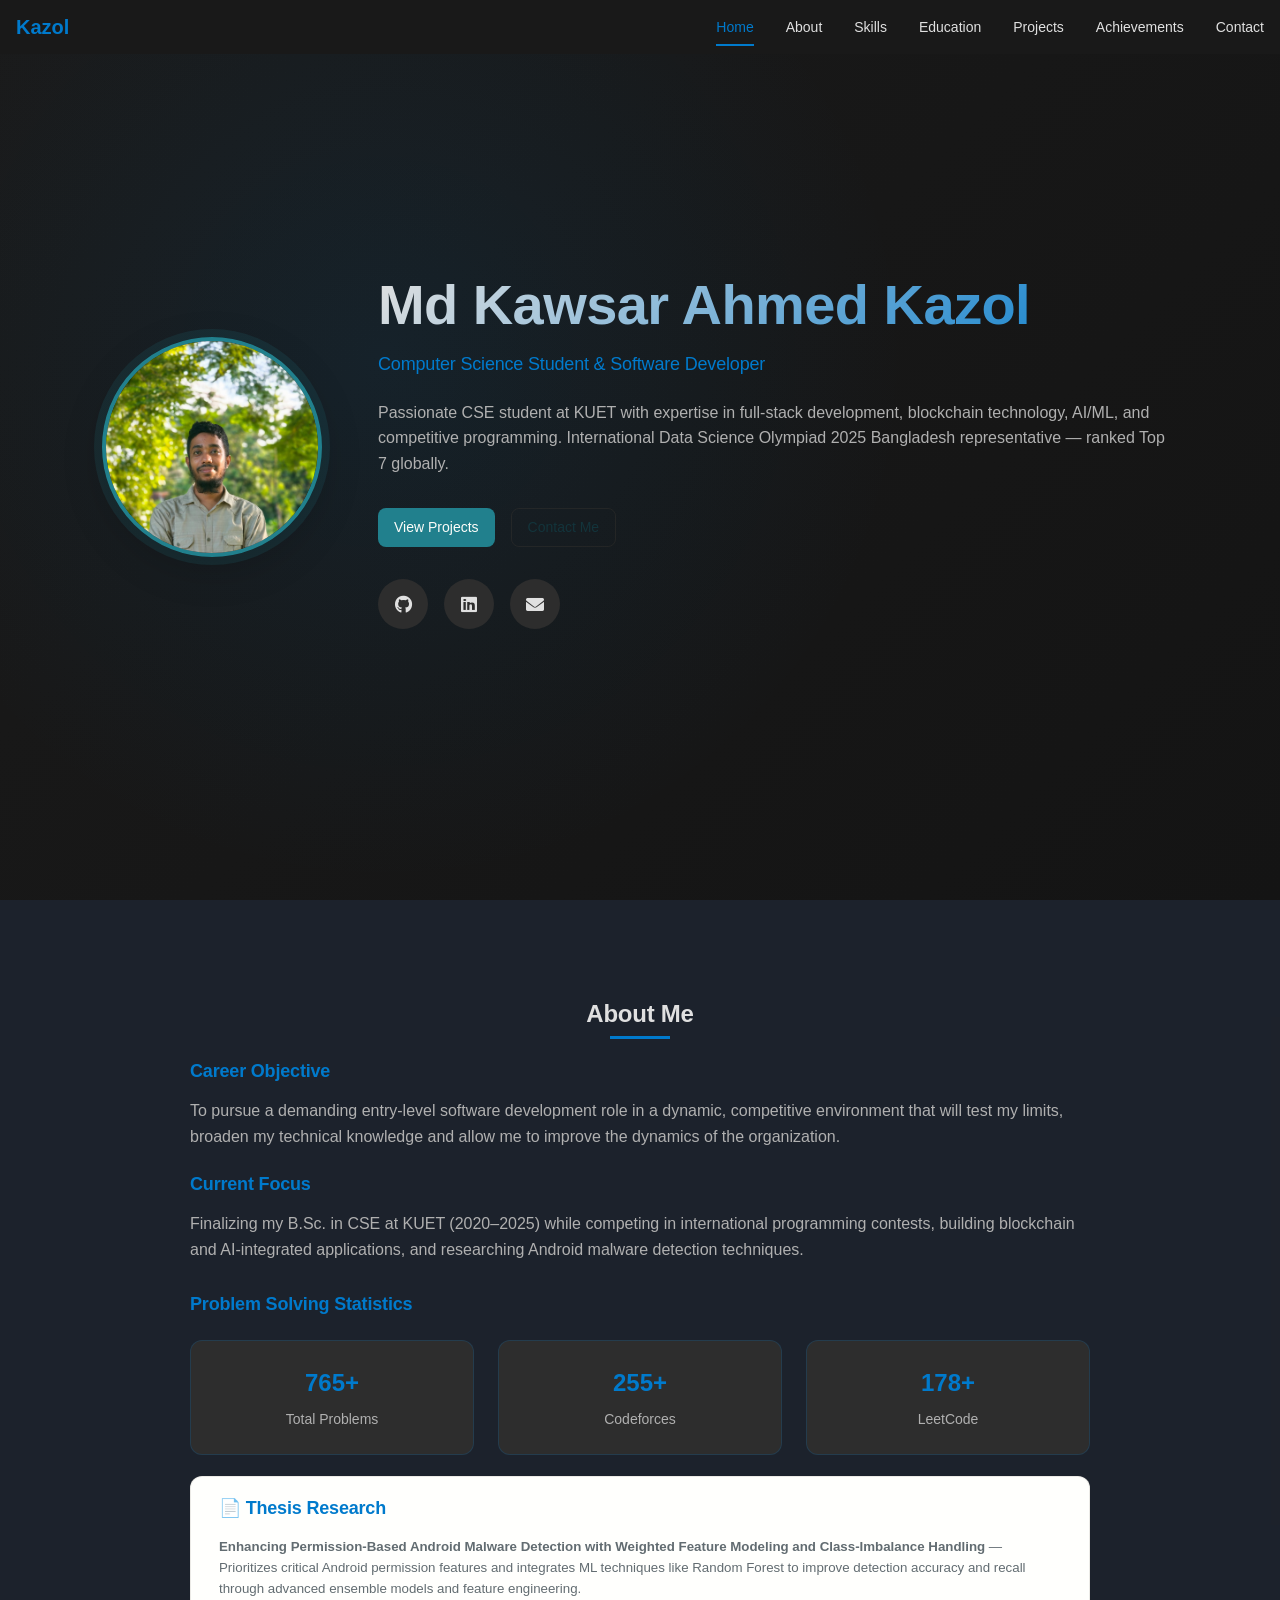
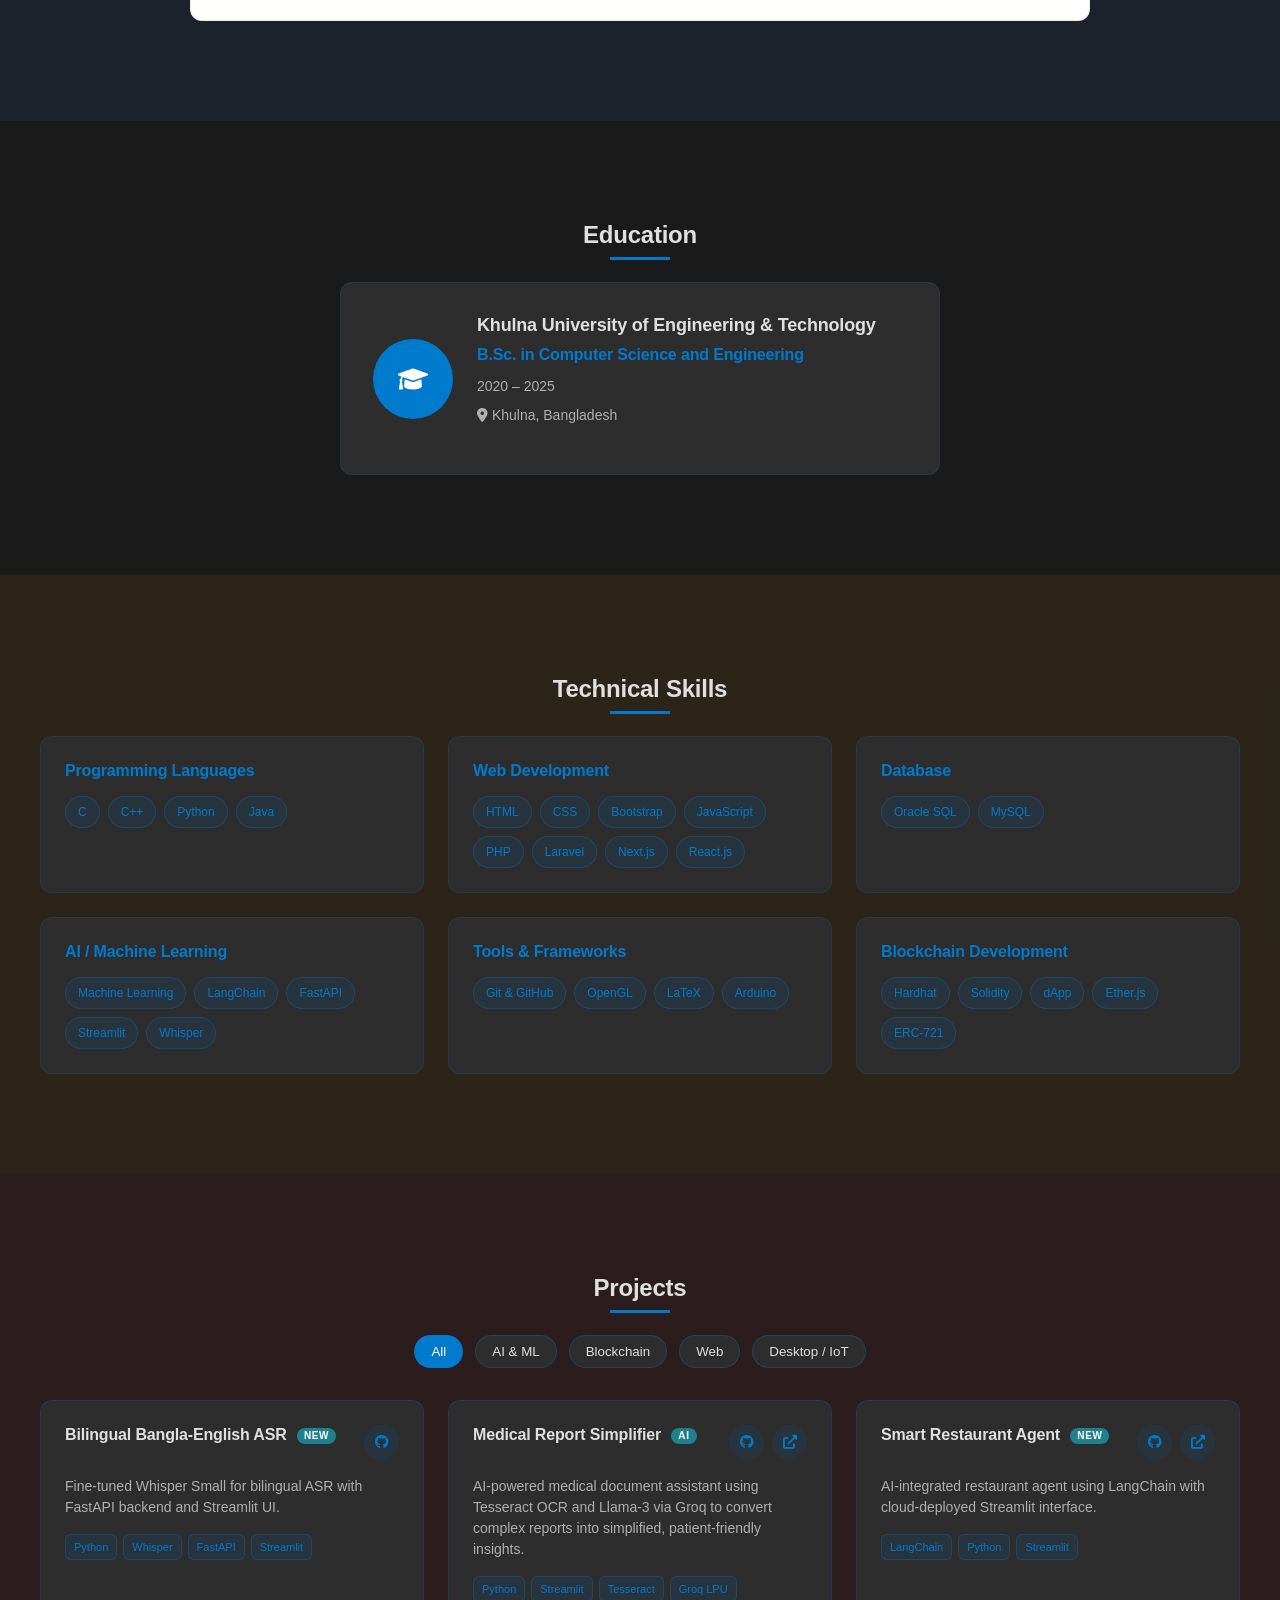
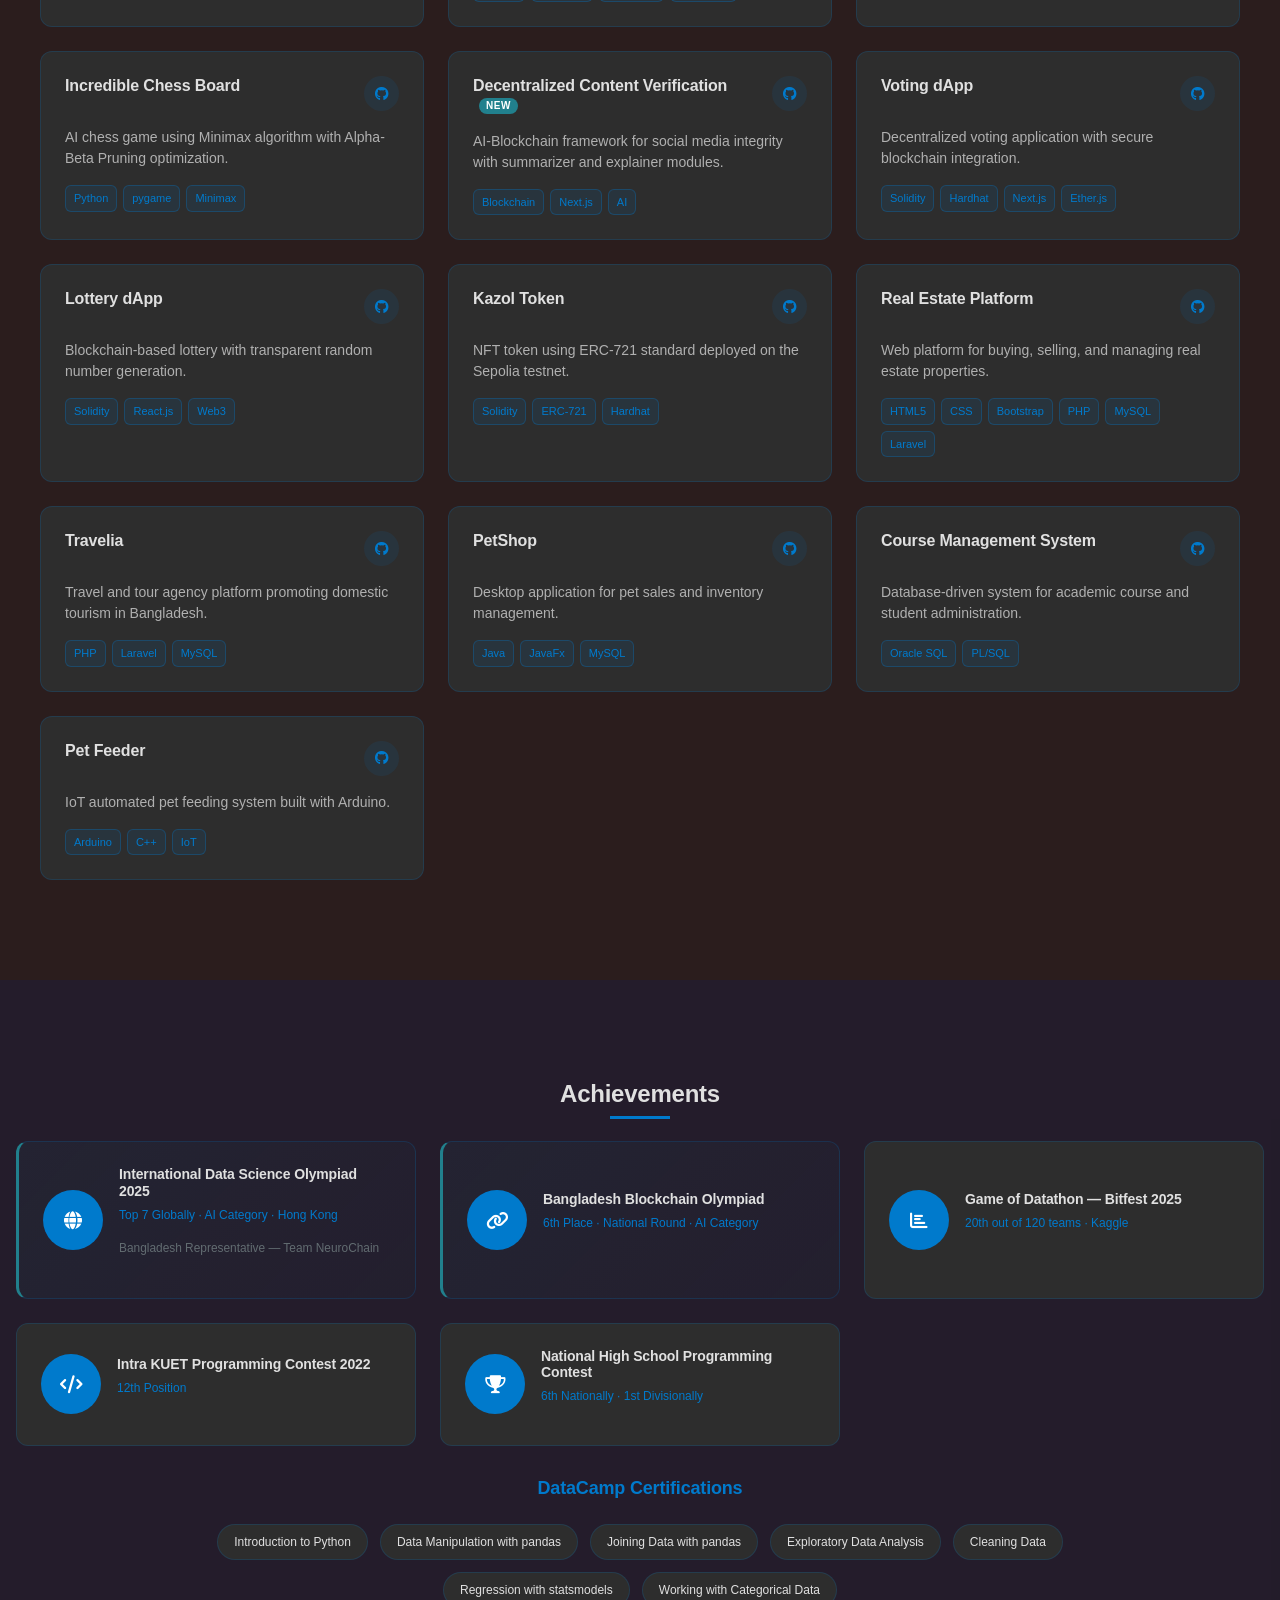
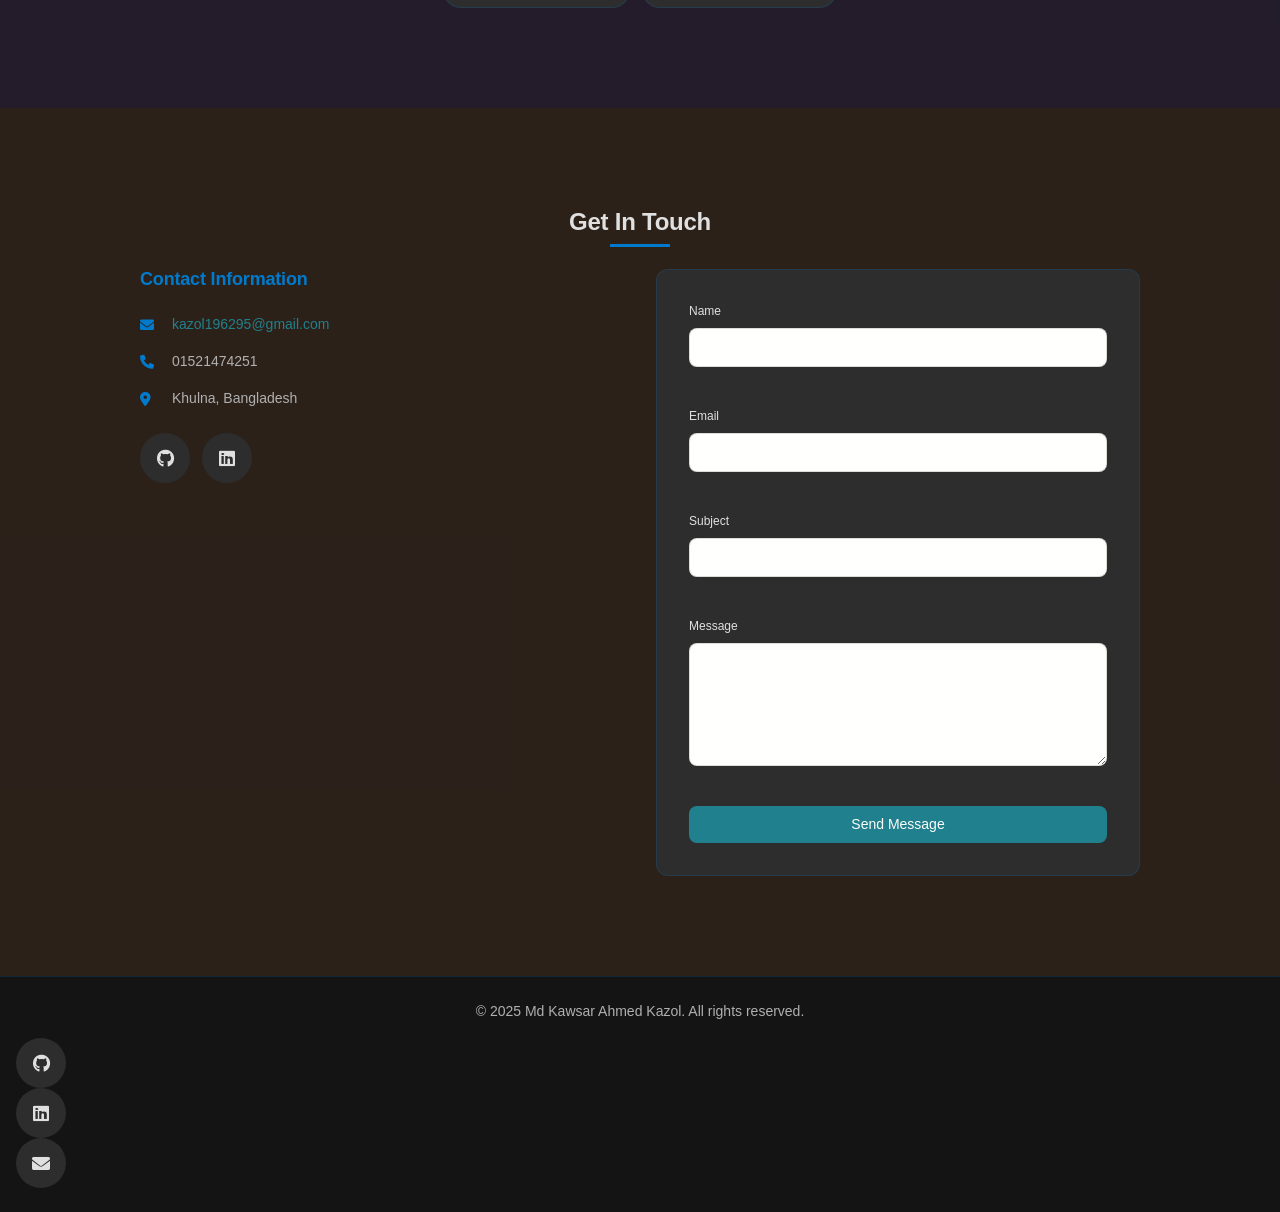
==== commit 101bfe84: "update index" ====
--- a/index.html
+++ b/index.html
@@ -6,14 +6,66 @@
     <title>Md Kawsar Ahmed Kazol - Portfolio</title>
     <link rel="stylesheet" href="style.css">
     <link rel="stylesheet" href="https://cdnjs.cloudflare.com/ajax/libs/font-awesome/6.0.0/css/all.min.css">
+    <style>
+        .hero-container {
+            display: flex;
+            align-items: center;
+            justify-content: center;
+            gap: 4rem;
+            flex-wrap: wrap;
+        }
+        .hero-photo-wrapper { flex-shrink: 0; }
+        .hero-photo {
+            width: 220px;
+            height: 220px;
+            border-radius: 50%;
+            object-fit: cover;
+            object-position: top center;
+            border: 4px solid var(--color-primary, #21808d);
+            box-shadow: 0 0 0 8px rgba(33,128,141,0.15), 0 12px 40px rgba(0,0,0,0.18);
+            animation: photoReveal 0.8s ease both 0.2s;
+        }
+        @keyframes photoReveal {
+            from { opacity: 0; transform: scale(0.85); }
+            to   { opacity: 1; transform: scale(1); }
+        }
+        .hero-content { flex: 1; min-width: 280px; }
+        .project-badge {
+            display: inline-block;
+            background: var(--color-primary, #21808d);
+            color: #fff;
+            font-size: 10px;
+            font-weight: 700;
+            letter-spacing: 0.06em;
+            text-transform: uppercase;
+            padding: 2px 7px;
+            border-radius: 20px;
+            vertical-align: middle;
+            margin-left: 6px;
+        }
+        .thesis-card {
+            background: var(--color-surface, #fffffe);
+            border: 1px solid var(--color-card-border, rgba(94,82,64,0.12));
+            border-radius: 12px;
+            padding: 1.5rem 2rem;
+            margin-top: 1.5rem;
+        }
+        .thesis-card h3 { margin-top: 0; }
+        .thesis-card p { margin: 0.5rem 0 0; color: var(--color-text-secondary,#626c71); font-size:.95rem; line-height:1.6; }
+        .achievement-highlight {
+            background: linear-gradient(135deg,rgba(33,128,141,.08) 0%,rgba(33,128,141,.03) 100%);
+            border-left: 3px solid var(--color-primary,#21808d);
+        }
+        @media (max-width: 700px) {
+            .hero-container { flex-direction: column; gap: 2rem; }
+            .hero-photo { width: 160px; height: 160px; }
+        }
+    </style>
 </head>
 <body>
-    <!-- Navigation -->
     <nav class="navbar" id="navbar">
         <div class="nav-container">
-            <div class="nav-logo">
-                <a href="#home">Kazol</a>
-            </div>
+            <div class="nav-logo"><a href="#home">Kazol</a></div>
             <div class="nav-menu" id="nav-menu">
                 <a href="#home" class="nav-link">Home</a>
                 <a href="#about" class="nav-link">About</a>
@@ -24,55 +76,46 @@
                 <a href="#contact" class="nav-link">Contact</a>
             </div>
             <div class="nav-toggle" id="nav-toggle">
-                <span class="bar"></span>
-                <span class="bar"></span>
-                <span class="bar"></span>
+                <span class="bar"></span><span class="bar"></span><span class="bar"></span>
             </div>
         </div>
     </nav>
 
-    <!-- Hero Section -->
     <section id="home" class="hero">
         <div class="hero-container">
+            <div class="hero-photo-wrapper">
+                <img src="Kazol_recent.jpg" alt="Md Kawsar Ahmed Kazol" class="hero-photo" />
+            </div>
             <div class="hero-content">
                 <h1 class="hero-title">Md Kawsar Ahmed Kazol</h1>
-                <h2 class="hero-subtitle">Computer Science Student & Software Developer</h2>
+                <h2 class="hero-subtitle">Computer Science Student &amp; Software Developer</h2>
                 <p class="hero-description">
-                    Passionate Computer Science student with expertise in full-stack development, 
-                    blockchain technology, and machine learning. Currently researching Android malware 
-                    detection techniques while actively solving competitive programming challenges.
+                    Passionate CSE student at KUET with expertise in full-stack development,
+                    blockchain technology, AI/ML, and competitive programming. International
+                    Data Science Olympiad 2025 Bangladesh representative — ranked Top 7 globally.
                 </p>
                 <div class="hero-buttons">
                     <a href="#projects" class="btn btn--primary">View Projects</a>
                     <a href="#contact" class="btn btn--outline">Contact Me</a>
                 </div>
                 <div class="hero-social">
-                    <a href="https://github.com/kazol196295" target="_blank" class="social-link">
-                        <i class="fab fa-github"></i>
-                    </a>
-                    <a href="https://www.linkedin.com/in/kawsar-ahmed-kazol-600340197/" target="_blank" class="social-link">
-                        <i class="fab fa-linkedin"></i>
-                    </a>
-                    <a href="mailto:kazol196295@gmail.com" class="social-link">
-                        <i class="fas fa-envelope"></i>
-                    </a>
-                </div>
-            </div>
-        </div>
-    </section>
-
-    <!-- About Section -->
+                    <a href="https://github.com/kazol196295" target="_blank" class="social-link"><i class="fab fa-github"></i></a>
+                    <a href="https://www.linkedin.com/in/kawsar-ahmed-kazol-600340197/" target="_blank" class="social-link"><i class="fab fa-linkedin"></i></a>
+                    <a href="mailto:kazol196295@gmail.com" class="social-link"><i class="fas fa-envelope"></i></a>
+                </div>
+            </div>
+        </div>
+    </section>
+
     <section id="about" class="about">
         <div class="container">
             <h2 class="section-title">About Me</h2>
             <div class="about-content">
                 <div class="about-text">
                     <h3>Career Objective</h3>
-                    <p>To pursue a demanding entry level software development role in a dynamic, competitive environment that will test my limits, broaden my technical knowledge and allow me to improve organizational dynamics.</p>
-                    
+                    <p>To pursue a demanding entry-level software development role in a dynamic, competitive environment that will test my limits, broaden my technical knowledge and allow me to improve the dynamics of the organization.</p>
                     <h3>Current Focus</h3>
-                    <p>Currently pursuing my Bachelor's degree in Computer Science and Engineering at KUET while actively engaging in competitive programming, blockchain development, and machine learning research.</p>
-                    
+                    <p>Finalizing my B.Sc. in CSE at KUET (2020–2025) while competing in international programming contests, building blockchain and AI-integrated applications, and researching Android malware detection techniques.</p>
                     <div class="problem-solving-stats">
                         <h3>Problem Solving Statistics</h3>
                         <div class="stats-grid">
@@ -85,41 +128,35 @@
                                 <span class="stat-label">Codeforces</span>
                             </div>
                             <div class="stat-item">
-                                <span class="stat-number">300+</span>
+                                <span class="stat-number">350+</span>
                                 <span class="stat-label">LeetCode</span>
                             </div>
-                            <div class="stat-item">
-                                <span class="stat-number">150+</span>
-                                <span class="stat-label">AtCoder</span>
-                            </div>
-                        </div>
-                    </div>
-                </div>
-            </div>
-        </div>
-    </section>
-
-    <!-- Education Section -->
+                        </div>
+                    </div>
+                    <div class="thesis-card">
+                        <h3>📄 Thesis Research</h3>
+                        <p><strong>Enhancing Permission-Based Android Malware Detection with Weighted Feature Modeling and Class-Imbalance Handling</strong> — Prioritizes critical Android permission features and integrates ML techniques like Random Forest to improve detection accuracy and recall through advanced ensemble models and feature engineering.</p>
+                    </div>
+                </div>
+            </div>
+        </div>
+    </section>
+
     <section id="education" class="education">
         <div class="container">
             <h2 class="section-title">Education</h2>
             <div class="education-card">
-                <div class="education-icon">
-                    <i class="fas fa-graduation-cap"></i>
-                </div>
+                <div class="education-icon"><i class="fas fa-graduation-cap"></i></div>
                 <div class="education-content">
-                    <h3>Khulna University of Engineering & Technology</h3>
+                    <h3>Khulna University of Engineering &amp; Technology</h3>
                     <h4>B.Sc. in Computer Science and Engineering</h4>
                     <p class="education-duration">2020 – 2025</p>
-                    <p class="education-location">
-                        <i class="fas fa-map-marker-alt"></i> Khulna, Bangladesh
-                    </p>
-                </div>
-            </div>
-        </div>
-    </section>
-
-    <!-- Skills Section -->
+                    <p class="education-location"><i class="fas fa-map-marker-alt"></i> Khulna, Bangladesh</p>
+                </div>
+            </div>
+        </div>
+    </section>
+
     <section id="skills" class="skills">
         <div class="container">
             <h2 class="section-title">Technical Skills</h2>
@@ -127,298 +164,254 @@
                 <div class="skill-category">
                     <h3>Programming Languages</h3>
                     <div class="skill-tags">
-                        <span class="skill-tag">C</span>
-                        <span class="skill-tag">C++</span>
-                        <span class="skill-tag">Python</span>
-                        <span class="skill-tag">Java</span>
+                        <span class="skill-tag">C</span><span class="skill-tag">C++</span>
+                        <span class="skill-tag">Python</span><span class="skill-tag">Java</span>
                     </div>
                 </div>
                 <div class="skill-category">
                     <h3>Web Development</h3>
                     <div class="skill-tags">
-                        <span class="skill-tag">HTML</span>
-                        <span class="skill-tag">CSS</span>
-                        <span class="skill-tag">Bootstrap</span>
-                        <span class="skill-tag">JavaScript</span>
-                        <span class="skill-tag">PHP</span>
-                        <span class="skill-tag">Laravel</span>
+                        <span class="skill-tag">HTML</span><span class="skill-tag">CSS</span>
+                        <span class="skill-tag">Bootstrap</span><span class="skill-tag">JavaScript</span>
+                        <span class="skill-tag">PHP</span><span class="skill-tag">Laravel</span>
+                        <span class="skill-tag">Next.js</span><span class="skill-tag">React.js</span>
                     </div>
                 </div>
                 <div class="skill-category">
                     <h3>Database</h3>
                     <div class="skill-tags">
-                        <span class="skill-tag">Oracle SQL</span>
-                        <span class="skill-tag">MySQL</span>
-                    </div>
-                </div>
-                <div class="skill-category">
-                    <h3>Mobile Development</h3>
-                    <div class="skill-tags">
-                        <span class="skill-tag">Android Studio</span>
-                        <span class="skill-tag">JavaFx</span>
-                    </div>
-                </div>
-                <div class="skill-category">
-                    <h3>Tools & Frameworks</h3>
-                    <div class="skill-tags">
-                        <span class="skill-tag">Git & GitHub</span>
-                        <span class="skill-tag">OpenGL</span>
-                        <span class="skill-tag">LaTeX</span>
-                        <span class="skill-tag">Machine Learning</span>
+                        <span class="skill-tag">Oracle SQL</span><span class="skill-tag">MySQL</span>
+                    </div>
+                </div>
+                <div class="skill-category">
+                    <h3>AI / Machine Learning</h3>
+                    <div class="skill-tags">
+                        <span class="skill-tag">Machine Learning</span><span class="skill-tag">LangChain</span>
+                        <span class="skill-tag">FastAPI</span><span class="skill-tag">Streamlit</span>
+                        <span class="skill-tag">Whisper</span>
+                    </div>
+                </div>
+                <div class="skill-category">
+                    <h3>Tools &amp; Frameworks</h3>
+                    <div class="skill-tags">
+                        <span class="skill-tag">Git &amp; GitHub</span><span class="skill-tag">OpenGL</span>
+                        <span class="skill-tag">LaTeX</span><span class="skill-tag">Arduino</span>
                     </div>
                 </div>
                 <div class="skill-category">
                     <h3>Blockchain Development</h3>
                     <div class="skill-tags">
-                        <span class="skill-tag">Hardhat</span>
-                        <span class="skill-tag">Solidity</span>
-                        <span class="skill-tag">dApp</span>
-                        <span class="skill-tag">Web3</span>
-                        <span class="skill-tag">Ether.js</span>
-                    </div>
-                </div>
-            </div>
-        </div>
-    </section>
-
-    <!-- Research Section -->
-    <section id="research" class="research">
-        <div class="container">
-            <h2 class="section-title">Current Research</h2>
-            <div class="research-card">
-                <div class="research-icon">
-                    <i class="fas fa-microscope"></i>
-                </div>
-                <div class="research-content">
-                    <h3>A Novel Approach to Android Malware Detection Using Fuzzy Analytic Hierarchy Process (Fuzzy AHP)</h3>
-                    <p class="research-status">Status: <span class="status status--warning">Ongoing</span></p>
-                    <p class="research-description">
-                        This research addresses the challenges of malware detection in Android systems by prioritizing 
-                        critical features and integrating machine learning techniques like Random Forest and XGBoost. 
-                        The objective is to improve detection accuracy and recall through advanced ensemble models and 
-                        feature engineering.
-                    </p>
-                </div>
-            </div>
-        </div>
-    </section>
-
-    <!-- Projects Section -->
+                        <span class="skill-tag">Hardhat</span><span class="skill-tag">Solidity</span>
+                        <span class="skill-tag">dApp</span><span class="skill-tag">Ether.js</span>
+                        <span class="skill-tag">ERC-721</span>
+                    </div>
+                </div>
+            </div>
+        </div>
+    </section>
+
     <section id="projects" class="projects">
         <div class="container">
             <h2 class="section-title">Projects</h2>
             <div class="project-filters">
                 <button class="filter-btn active" data-filter="all">All</button>
+                <button class="filter-btn" data-filter="ai">AI &amp; ML</button>
                 <button class="filter-btn" data-filter="blockchain">Blockchain</button>
                 <button class="filter-btn" data-filter="web">Web</button>
-                <button class="filter-btn" data-filter="desktop">Desktop</button>
-                <button class="filter-btn" data-filter="ai">AI & Gaming</button>
+                <button class="filter-btn" data-filter="desktop">Desktop / IoT</button>
             </div>
             <div class="projects-grid">
-                <!-- Blockchain Projects -->
+                <div class="project-card" data-category="ai">
+                    <div class="project-header">
+                        <h3>Bilingual Bangla-English ASR <span class="project-badge">New</span></h3>
+                        <div class="project-links"><a href="https://github.com/kazol196295/bangla-english-asr" target="_blank" class="project-link"><i class="fab fa-github"></i></a></div>
+                    </div>
+                    <p class="project-description">Fine-tuned Whisper Small for bilingual ASR with FastAPI backend and Streamlit UI.</p>
+                    <div class="project-tech">
+                        <span class="tech-tag">Python</span><span class="tech-tag">Whisper</span>
+                        <span class="tech-tag">FastAPI</span><span class="tech-tag">Streamlit</span>
+                    </div>
+                </div>
+                <div class="project-card" data-category="ai">
+                    <div class="project-header">
+                        <h3>Medical Report Simplifier <span class="project-badge">AI</span></h3>
+                        <div class="project-links">
+                            <a href="https://github.com/kazol196295/medical_report_simplifier" target="_blank" class="project-link"><i
+                                    class="fab fa-github"></i></a>
+                            <a href="https://medicalreportsimplifier-kazol.streamlit.app/" target="_blank" class="project-link"><i
+                                    class="fas fa-external-link-alt"></i></a>
+                        </div>
+                    </div>
+                    <p class="project-description">AI-powered medical document assistant using Tesseract OCR and Llama-3 via Groq to
+                        convert complex reports into simplified, patient-friendly insights.</p>
+                    <div class="project-tech">
+                        <span class="tech-tag">Python</span>
+                        <span class="tech-tag">Streamlit</span>
+                        <span class="tech-tag">Tesseract</span>
+                        <span class="tech-tag">Groq LPU</span>
+                    </div>
+                </div>
+                <div class="project-card" data-category="ai">
+                    <div class="project-header">
+                        <h3>Smart Restaurant Agent <span class="project-badge">New</span></h3>
+                        <div class="project-links">
+                            <a href="https://github.com/kazol196295/smart_resturant_agent/" target="_blank" class="project-link"><i class="fab fa-github"></i></a>
+                            <a href="https://smartresturantagent-kazol196295.streamlit.app/" target="_blank" class="project-link"><i
+                                    class="fas fa-external-link-alt"></i></a>
+                        </div>
+                    </div>
+                    <p class="project-description">AI-integrated restaurant agent using LangChain with cloud-deployed Streamlit interface.</p>
+                    <div class="project-tech">
+                        <span class="tech-tag">LangChain</span><span class="tech-tag">Python</span><span class="tech-tag">Streamlit</span>
+                    </div>
+                </div>
+                <div class="project-card" data-category="ai">
+                    <div class="project-header">
+                        <h3>Incredible Chess Board</h3>
+                        <div class="project-links"><a href="https://github.com/kazol196295" target="_blank" class="project-link"><i class="fab fa-github"></i></a></div>
+                    </div>
+                    <p class="project-description">AI chess game using Minimax algorithm with Alpha-Beta Pruning optimization.</p>
+                    <div class="project-tech">
+                        <span class="tech-tag">Python</span><span class="tech-tag">pygame</span><span class="tech-tag">Minimax</span>
+                    </div>
+                </div>
                 <div class="project-card" data-category="blockchain">
                     <div class="project-header">
+                        <h3>Decentralized Content Verification <span class="project-badge">New</span></h3>
+                        <div class="project-links"><a href="https://github.com/kazol196295" target="_blank" class="project-link"><i class="fab fa-github"></i></a></div>
+                    </div>
+                    <p class="project-description">AI-Blockchain framework for social media integrity with summarizer and explainer modules.</p>
+                    <div class="project-tech">
+                        <span class="tech-tag">Blockchain</span><span class="tech-tag">Next.js</span><span class="tech-tag">AI</span>
+                    </div>
+                </div>
+                <div class="project-card" data-category="blockchain">
+                    <div class="project-header">
                         <h3>Voting dApp</h3>
-                        <div class="project-links">
-                            <a href="https://github.com/kazol196295" target="_blank" class="project-link">
-                                <i class="fab fa-github"></i>
-                            </a>
-                        </div>
-                    </div>
-                    <p class="project-description">Decentralized voting application with secure blockchain integration</p>
-                    <div class="project-tech">
-                        <span class="tech-tag">Solidity</span>
-                        <span class="tech-tag">Hardhat</span>
-                        <span class="tech-tag">Next.js</span>
-                        <span class="tech-tag">Ether.js</span>
-                    </div>
-                </div>
-
+                        <div class="project-links"><a href="https://github.com/kazol196295" target="_blank" class="project-link"><i class="fab fa-github"></i></a></div>
+                    </div>
+                    <p class="project-description">Decentralized voting application with secure blockchain integration.</p>
+                    <div class="project-tech">
+                        <span class="tech-tag">Solidity</span><span class="tech-tag">Hardhat</span>
+                        <span class="tech-tag">Next.js</span><span class="tech-tag">Ether.js</span>
+                    </div>
+                </div>
                 <div class="project-card" data-category="blockchain">
                     <div class="project-header">
                         <h3>Lottery dApp</h3>
-                        <div class="project-links">
-                            <a href="https://github.com/kazol196295" target="_blank" class="project-link">
-                                <i class="fab fa-github"></i>
-                            </a>
-                        </div>
-                    </div>
-                    <p class="project-description">Blockchain-based lottery system with transparent random number generation</p>
-                    <div class="project-tech">
-                        <span class="tech-tag">Solidity</span>
-                        <span class="tech-tag">React.js</span>
-                        <span class="tech-tag">Web3</span>
-                    </div>
-                </div>
-
+                        <div class="project-links"><a href="https://github.com/kazol196295" target="_blank" class="project-link"><i class="fab fa-github"></i></a></div>
+                    </div>
+                    <p class="project-description">Blockchain-based lottery with transparent random number generation.</p>
+                    <div class="project-tech">
+                        <span class="tech-tag">Solidity</span><span class="tech-tag">React.js</span><span class="tech-tag">Web3</span>
+                    </div>
+                </div>
                 <div class="project-card" data-category="blockchain">
                     <div class="project-header">
                         <h3>Kazol Token</h3>
-                        <div class="project-links">
-                            <a href="https://github.com/kazol196295" target="_blank" class="project-link">
-                                <i class="fab fa-github"></i>
-                            </a>
-                        </div>
-                    </div>
-                    <p class="project-description">NFT token implementation using ERC-721 standard deployed on Sepolia testnet</p>
-                    <div class="project-tech">
-                        <span class="tech-tag">Solidity</span>
-                        <span class="tech-tag">ERC-721</span>
-                        <span class="tech-tag">Hardhat</span>
-                    </div>
-                </div>
-
-                <!-- Web Projects -->
+                        <div class="project-links"><a href="https://github.com/kazol196295" target="_blank" class="project-link"><i class="fab fa-github"></i></a></div>
+                    </div>
+                    <p class="project-description">NFT token using ERC-721 standard deployed on the Sepolia testnet.</p>
+                    <div class="project-tech">
+                        <span class="tech-tag">Solidity</span><span class="tech-tag">ERC-721</span><span class="tech-tag">Hardhat</span>
+                    </div>
+                </div>
                 <div class="project-card" data-category="web">
                     <div class="project-header">
                         <h3>Real Estate Platform</h3>
-                        <div class="project-links">
-                            <a href="https://github.com/kazol196295" target="_blank" class="project-link">
-                                <i class="fab fa-github"></i>
-                            </a>
-                        </div>
-                    </div>
-                    <p class="project-description">Comprehensive web application for buying, selling, and managing real estate properties</p>
-                    <div class="project-tech">
-                        <span class="tech-tag">HTML5</span>
-                        <span class="tech-tag">CSS</span>
-                        <span class="tech-tag">Bootstrap</span>
-                        <span class="tech-tag">JavaScript</span>
-                        <span class="tech-tag">PHP</span>
-                        <span class="tech-tag">MySQL</span>
-                        <span class="tech-tag">Laravel</span>
-                    </div>
-                </div>
-
+                        <div class="project-links"><a href="https://github.com/kazol196295" target="_blank" class="project-link"><i class="fab fa-github"></i></a></div>
+                    </div>
+                    <p class="project-description">Web platform for buying, selling, and managing real estate properties.</p>
+                    <div class="project-tech">
+                        <span class="tech-tag">HTML5</span><span class="tech-tag">CSS</span><span class="tech-tag">Bootstrap</span>
+                        <span class="tech-tag">PHP</span><span class="tech-tag">MySQL</span><span class="tech-tag">Laravel</span>
+                    </div>
+                </div>
                 <div class="project-card" data-category="web">
                     <div class="project-header">
                         <h3>Travelia</h3>
-                        <div class="project-links">
-                            <a href="https://github.com/kazol196295" target="_blank" class="project-link">
-                                <i class="fab fa-github"></i>
-                            </a>
-                        </div>
-                    </div>
-                    <p class="project-description">Travel and tour agency platform promoting domestic tourism in Bangladesh</p>
-                    <div class="project-tech">
-                        <span class="tech-tag">PHP</span>
-                        <span class="tech-tag">Laravel</span>
-                        <span class="tech-tag">MySQL</span>
-                    </div>
-                </div>
-
-                <!-- Desktop Projects -->
+                        <div class="project-links"><a href="https://github.com/kazol196295" target="_blank" class="project-link"><i class="fab fa-github"></i></a></div>
+                    </div>
+                    <p class="project-description">Travel and tour agency platform promoting domestic tourism in Bangladesh.</p>
+                    <div class="project-tech">
+                        <span class="tech-tag">PHP</span><span class="tech-tag">Laravel</span><span class="tech-tag">MySQL</span>
+                    </div>
+                </div>
                 <div class="project-card" data-category="desktop">
                     <div class="project-header">
                         <h3>PetShop</h3>
-                        <div class="project-links">
-                            <a href="https://github.com/kazol196295" target="_blank" class="project-link">
-                                <i class="fab fa-github"></i>
-                            </a>
-                        </div>
-                    </div>
-                    <p class="project-description">Desktop application for comprehensive pet sales and inventory management</p>
-                    <div class="project-tech">
-                        <span class="tech-tag">Java</span>
-                        <span class="tech-tag">JavaFx</span>
-                        <span class="tech-tag">MySQL</span>
-                    </div>
-                </div>
-
+                        <div class="project-links"><a href="https://github.com/kazol196295" target="_blank" class="project-link"><i class="fab fa-github"></i></a></div>
+                    </div>
+                    <p class="project-description">Desktop application for pet sales and inventory management.</p>
+                    <div class="project-tech">
+                        <span class="tech-tag">Java</span><span class="tech-tag">JavaFx</span><span class="tech-tag">MySQL</span>
+                    </div>
+                </div>
                 <div class="project-card" data-category="desktop">
                     <div class="project-header">
                         <h3>Course Management System</h3>
-                        <div class="project-links">
-                            <a href="https://github.com/kazol196295" target="_blank" class="project-link">
-                                <i class="fab fa-github"></i>
-                            </a>
-                        </div>
-                    </div>
-                    <p class="project-description">Database-driven system for academic course administration and student management</p>
-                    <div class="project-tech">
-                        <span class="tech-tag">Oracle SQL</span>
-                        <span class="tech-tag">PL/SQL</span>
-                    </div>
-                </div>
-
-                <!-- AI Projects -->
-                <div class="project-card" data-category="ai">
-                    <div class="project-header">
-                        <h3>Incredible Chess Board</h3>
-                        <div class="project-links">
-                            <a href="https://github.com/kazol196295" target="_blank" class="project-link">
-                                <i class="fab fa-github"></i>
-                            </a>
-                        </div>
-                    </div>
-                    <p class="project-description">AI-powered chess game with advanced Minimax algorithm and Alpha Beta Pruning optimization</p>
-                    <div class="project-tech">
-                        <span class="tech-tag">Python</span>
-                        <span class="tech-tag">pygame</span>
-                        <span class="tech-tag">AI Algorithms</span>
-                    </div>
-                </div>
-            </div>
-        </div>
-    </section>
-
-    <!-- Achievements Section -->
+                        <div class="project-links"><a href="https://github.com/kazol196295" target="_blank" class="project-link"><i class="fab fa-github"></i></a></div>
+                    </div>
+                    <p class="project-description">Database-driven system for academic course and student administration.</p>
+                    <div class="project-tech">
+                        <span class="tech-tag">Oracle SQL</span><span class="tech-tag">PL/SQL</span>
+                    </div>
+                </div>
+                <div class="project-card" data-category="desktop">
+                    <div class="project-header">
+                        <h3>Pet Feeder</h3>
+                        <div class="project-links"><a href="https://github.com/kazol196295" target="_blank" class="project-link"><i class="fab fa-github"></i></a></div>
+                    </div>
+                    <p class="project-description">IoT automated pet feeding system built with Arduino.</p>
+                    <div class="project-tech">
+                        <span class="tech-tag">Arduino</span><span class="tech-tag">C++</span><span class="tech-tag">IoT</span>
+                    </div>
+                </div>
+            </div>
+        </div>
+    </section>
+
     <section id="achievements" class="achievements">
         <div class="container">
             <h2 class="section-title">Achievements</h2>
             <div class="achievements-grid">
+                <div class="achievement-card achievement-highlight">
+                    <div class="achievement-icon"><i class="fas fa-globe"></i></div>
+                    <div class="achievement-content">
+                        <h3>International Data Science Olympiad 2025</h3>
+                        <p class="achievement-position">Top 7 Globally · AI Category · Hong Kong</p>
+                        <p style="font-size:.85rem;color:var(--color-text-secondary,#626c71);margin-top:4px;">Bangladesh Representative — Team NeuroChain</p>
+                    </div>
+                </div>
+                <div class="achievement-card achievement-highlight">
+                    <div class="achievement-icon"><i class="fas fa-link"></i></div>
+                    <div class="achievement-content">
+                        <h3>Bangladesh Blockchain Olympiad</h3>
+                        <p class="achievement-position">6th Place · National Round · AI Category</p>
+                    </div>
+                </div>
                 <div class="achievement-card">
-                    <div class="achievement-icon">
-                        <i class="fas fa-trophy"></i>
-                    </div>
+                    <div class="achievement-icon"><i class="fas fa-chart-bar"></i></div>
+                    <div class="achievement-content">
+                        <h3>Game of Datathon — Bitfest 2025</h3>
+                        <p class="achievement-position">20th out of 120 teams · Kaggle</p>
+                    </div>
+                </div>
+                <div class="achievement-card">
+                    <div class="achievement-icon"><i class="fas fa-code"></i></div>
+                    <div class="achievement-content">
+                        <h3>Intra KUET Programming Contest 2022</h3>
+                        <p class="achievement-position">12th Position</p>
+                    </div>
+                </div>
+                <div class="achievement-card">
+                    <div class="achievement-icon"><i class="fas fa-trophy"></i></div>
                     <div class="achievement-content">
                         <h3>National High School Programming Contest</h3>
-                        <p class="achievement-position">3rd Nationally, 1st Divisionally</p>
-                    </div>
-                </div>
-                
-                <div class="achievement-card">
-                    <div class="achievement-icon">
-                        <i class="fas fa-code"></i>
-                    </div>
-                    <div class="achievement-content">
-                        <h3>Intra KUET Programming Contest</h3>
-                        <p class="achievement-position">12th position (2022)</p>
-                    </div>
-                </div>
-                
-                <div class="achievement-card">
-                    <div class="achievement-icon">
-                        <i class="fas fa-award"></i>
-                    </div>
-                    <div class="achievement-content">
-                        <h3>KUET Technical Scholarship</h3>
-                        <p class="achievement-position">Recipient (2020-21)</p>
-                    </div>
-                </div>
-                
-                <div class="achievement-card">
-                    <div class="achievement-icon">
-                        <i class="fas fa-chart-bar"></i>
-                    </div>
-                    <div class="achievement-content">
-                        <h3>Kaggle Datathon - Bitfest 2025</h3>
-                        <p class="achievement-position">20th out of 120 teams</p>
-                    </div>
-                </div>
-                
-                <div class="achievement-card">
-                    <div class="achievement-icon">
-                        <i class="fas fa-atom"></i>
-                    </div>
-                    <div class="achievement-content">
-                        <h3>Bangladesh Physics Olympiad</h3>
-                        <p class="achievement-position">Participant</p>
-                    </div>
-                </div>
-            </div>
-            
-            <!-- Certifications -->
+                        <p class="achievement-position">6th Nationally · 1st Divisionally</p>
+                    </div>
+                </div>
+            </div>
             <div class="certifications">
                 <h3>DataCamp Certifications</h3>
                 <div class="certification-tags">
@@ -434,7 +427,6 @@
         </div>
     </section>
 
-    <!-- Contact Section -->
     <section id="contact" class="contact">
         <div class="container">
             <h2 class="section-title">Get In Touch</h2>
@@ -443,23 +435,17 @@
                     <h3>Contact Information</h3>
                     <div class="contact-item">
                         <i class="fas fa-envelope"></i>
-                        <span>kazol196295@gmail.com</span>
+                        <span><a href="mailto:kazol196295@gmail.com">kazol196295@gmail.com</a></span>
                     </div>
                     <div class="contact-item">
-                        <i class="fas fa-phone"></i>
-                        <span>01521474251</span>
+                        <i class="fas fa-phone"></i><span>01521474251</span>
                     </div>
                     <div class="contact-item">
-                        <i class="fas fa-map-marker-alt"></i>
-                        <span>Khulna, Bangladesh</span>
+                        <i class="fas fa-map-marker-alt"></i><span>Khulna, Bangladesh</span>
                     </div>
                     <div class="contact-social">
-                        <a href="https://github.com/kazol196295" target="_blank" class="social-link">
-                            <i class="fab fa-github"></i>
-                        </a>
-                        <a href="https://www.linkedin.com/in/kawsar-ahmed-kazol-600340197/" target="_blank" class="social-link">
-                            <i class="fab fa-linkedin"></i>
-                        </a>
+                        <a href="https://github.com/kazol196295" target="_blank" class="social-link"><i class="fab fa-github"></i></a>
+                        <a href="https://www.linkedin.com/in/kawsar-ahmed-kazol-600340197/" target="_blank" class="social-link"><i class="fab fa-linkedin"></i></a>
                     </div>
                 </div>
                 <div class="contact-form-container">
@@ -491,13 +477,17 @@
         </div>
     </section>
 
-    <!-- Footer -->
     <footer class="footer">
         <div class="container">
             <p>&copy; 2025 Md Kawsar Ahmed Kazol. All rights reserved.</p>
+            <div class="footer-social">
+                <a href="https://github.com/kazol196295" target="_blank" class="social-link"><i class="fab fa-github"></i></a>
+                <a href="https://www.linkedin.com/in/kawsar-ahmed-kazol-600340197/" target="_blank" class="social-link"><i class="fab fa-linkedin"></i></a>
+                <a href="mailto:kazol196295@gmail.com" class="social-link"><i class="fas fa-envelope"></i></a>
+            </div>
         </div>
     </footer>
 
     <script src="app.js"></script>
 </body>
-</html>+</html>
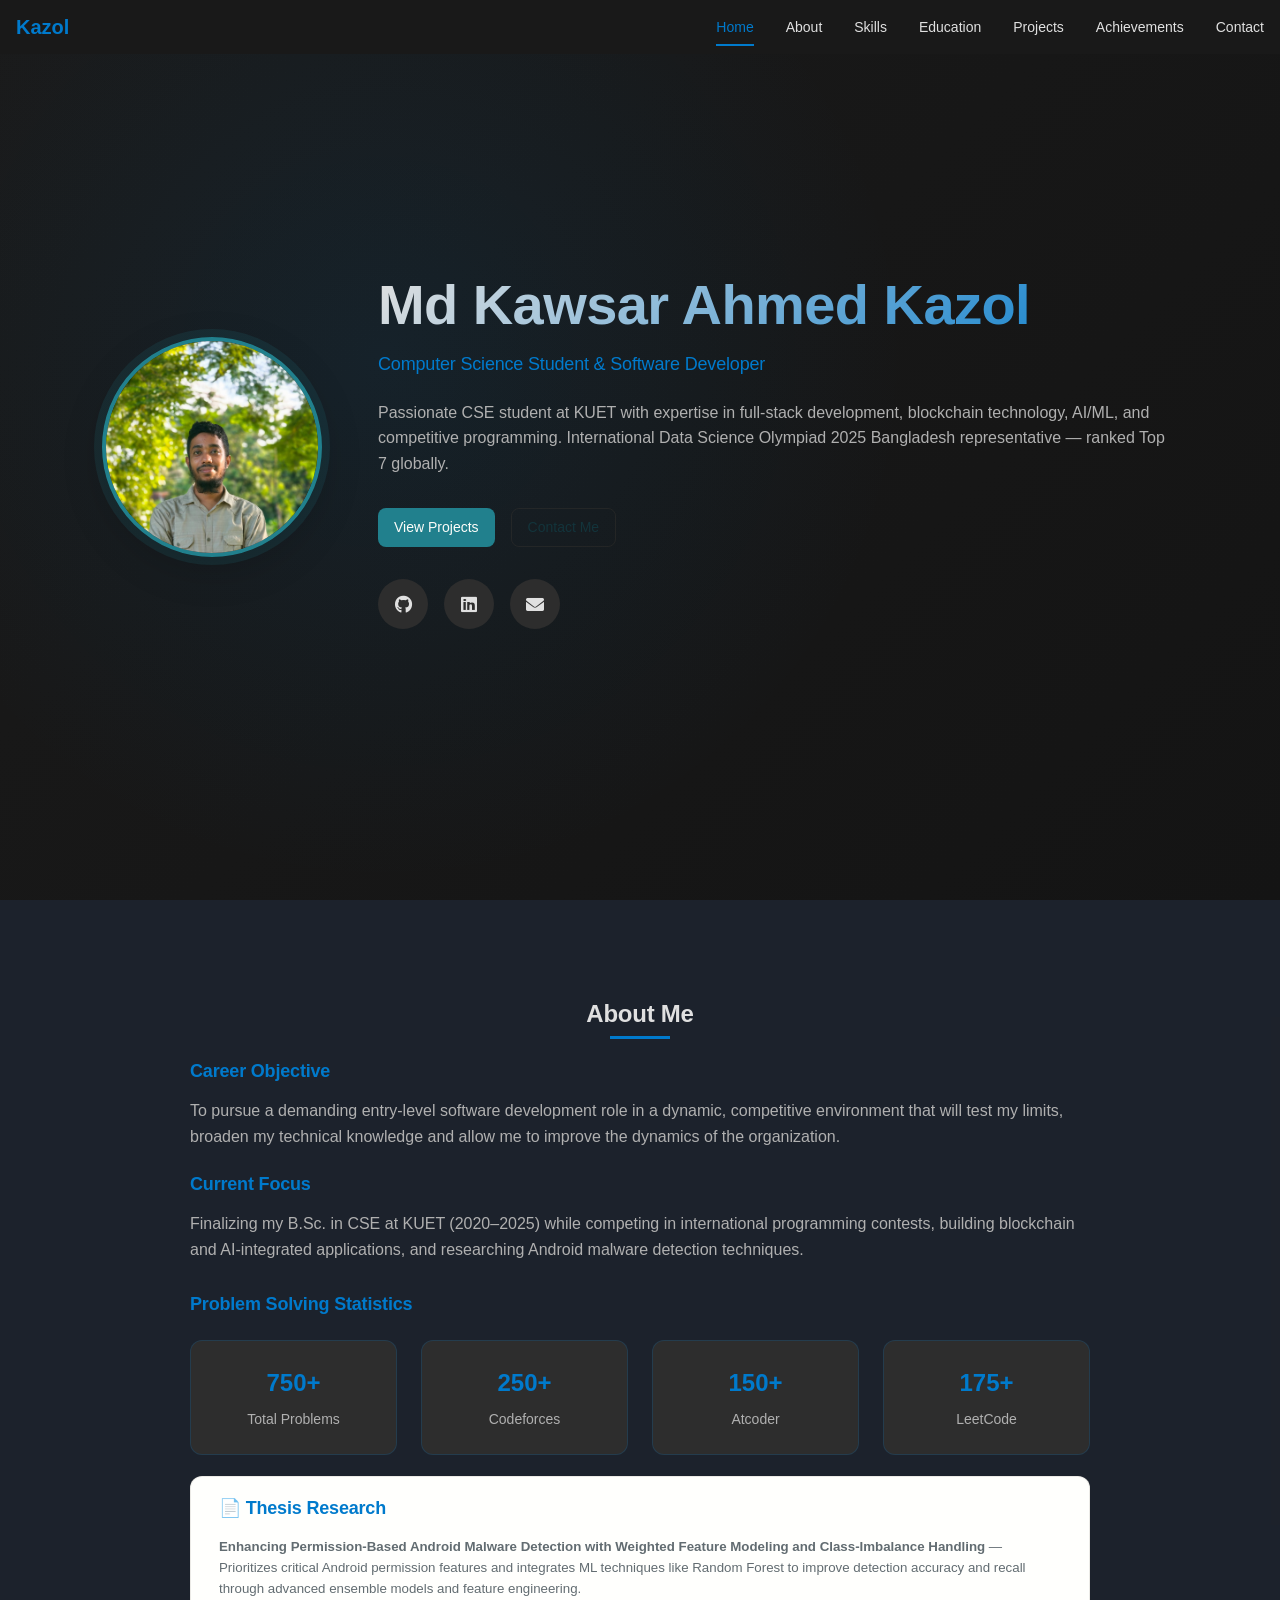
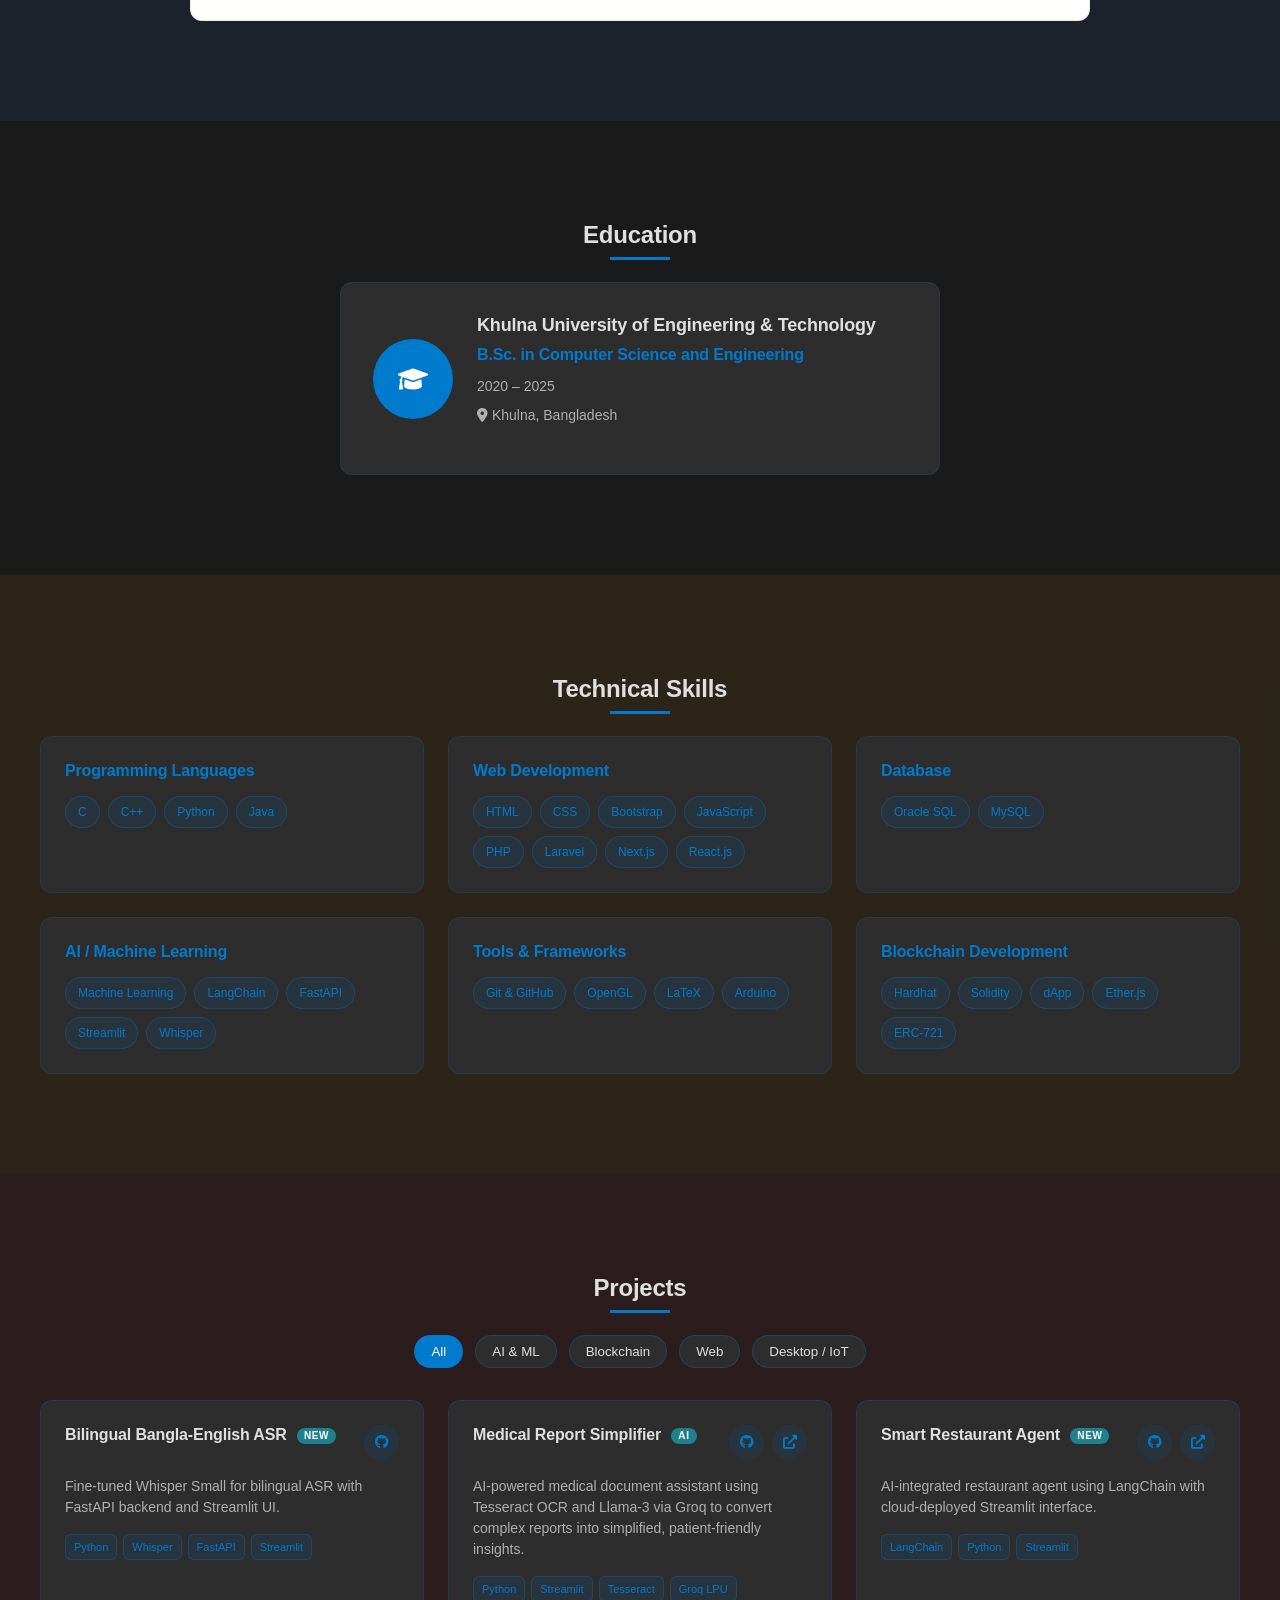
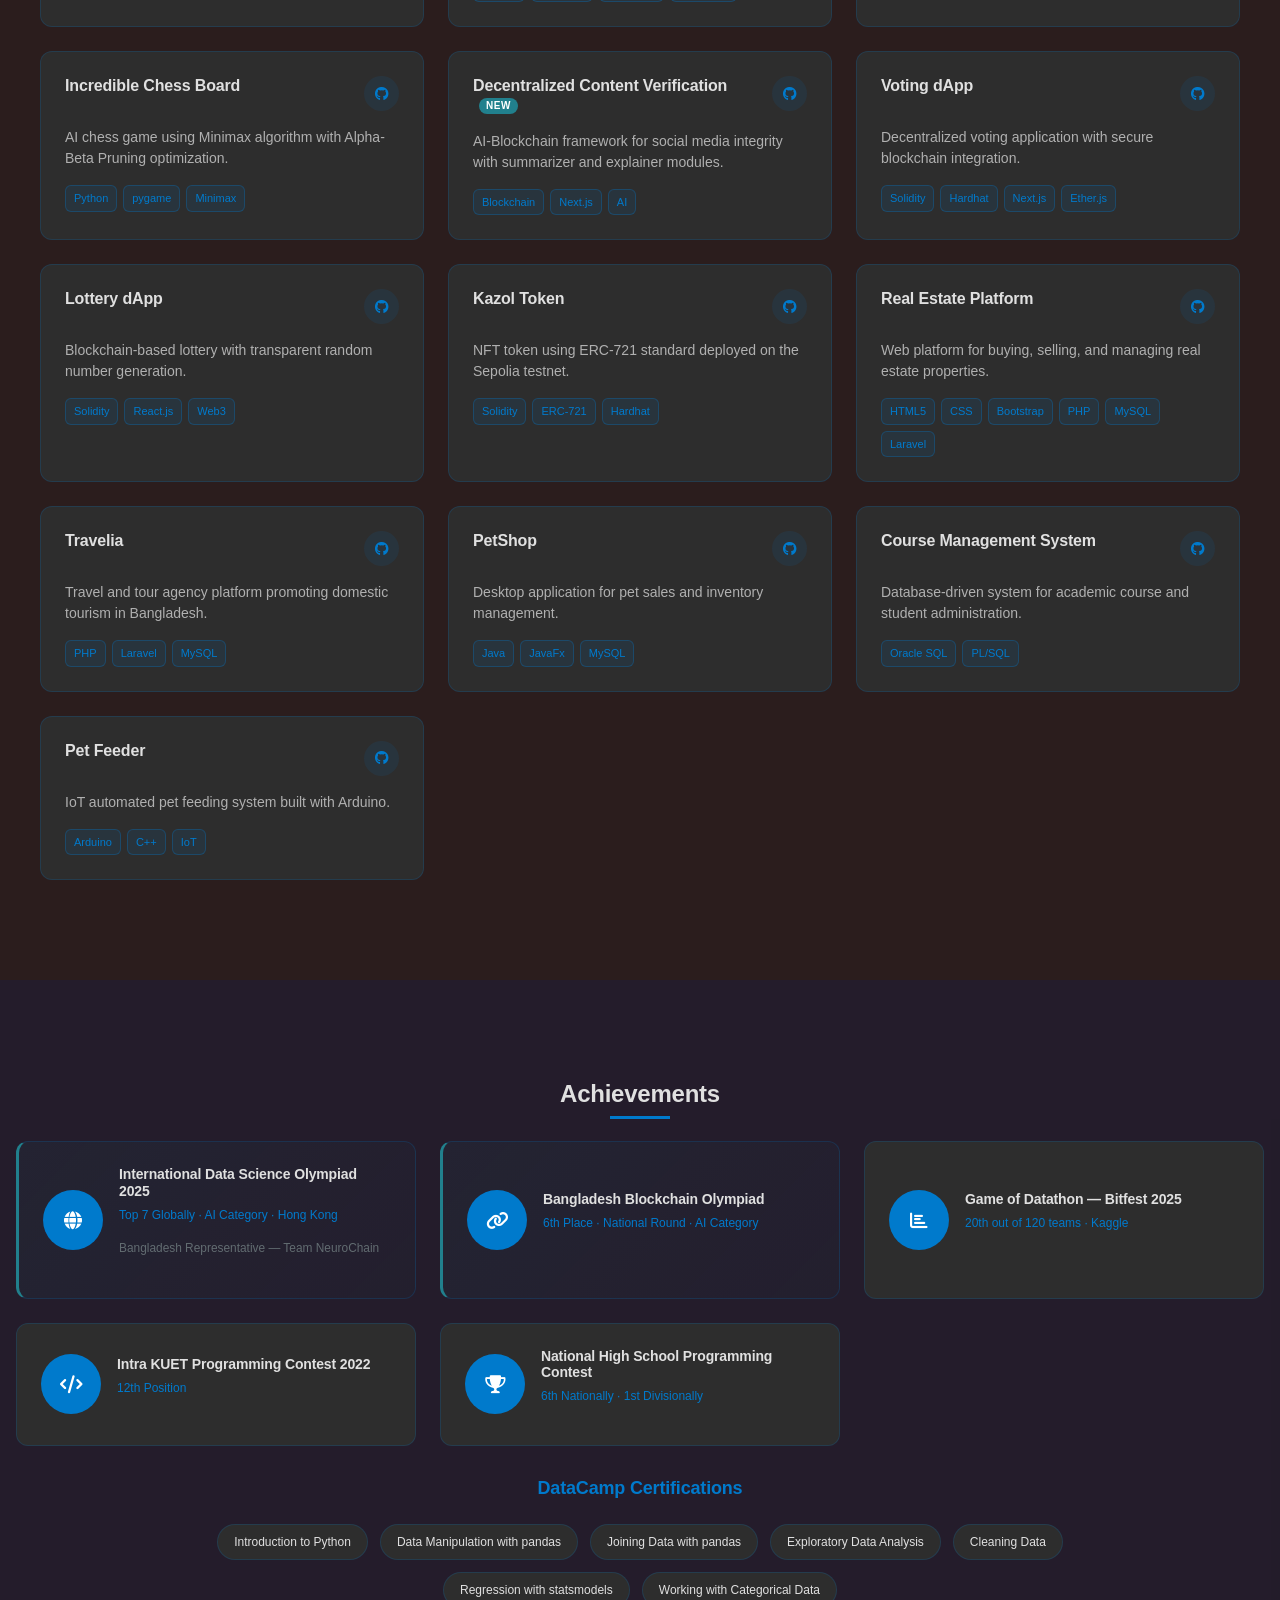
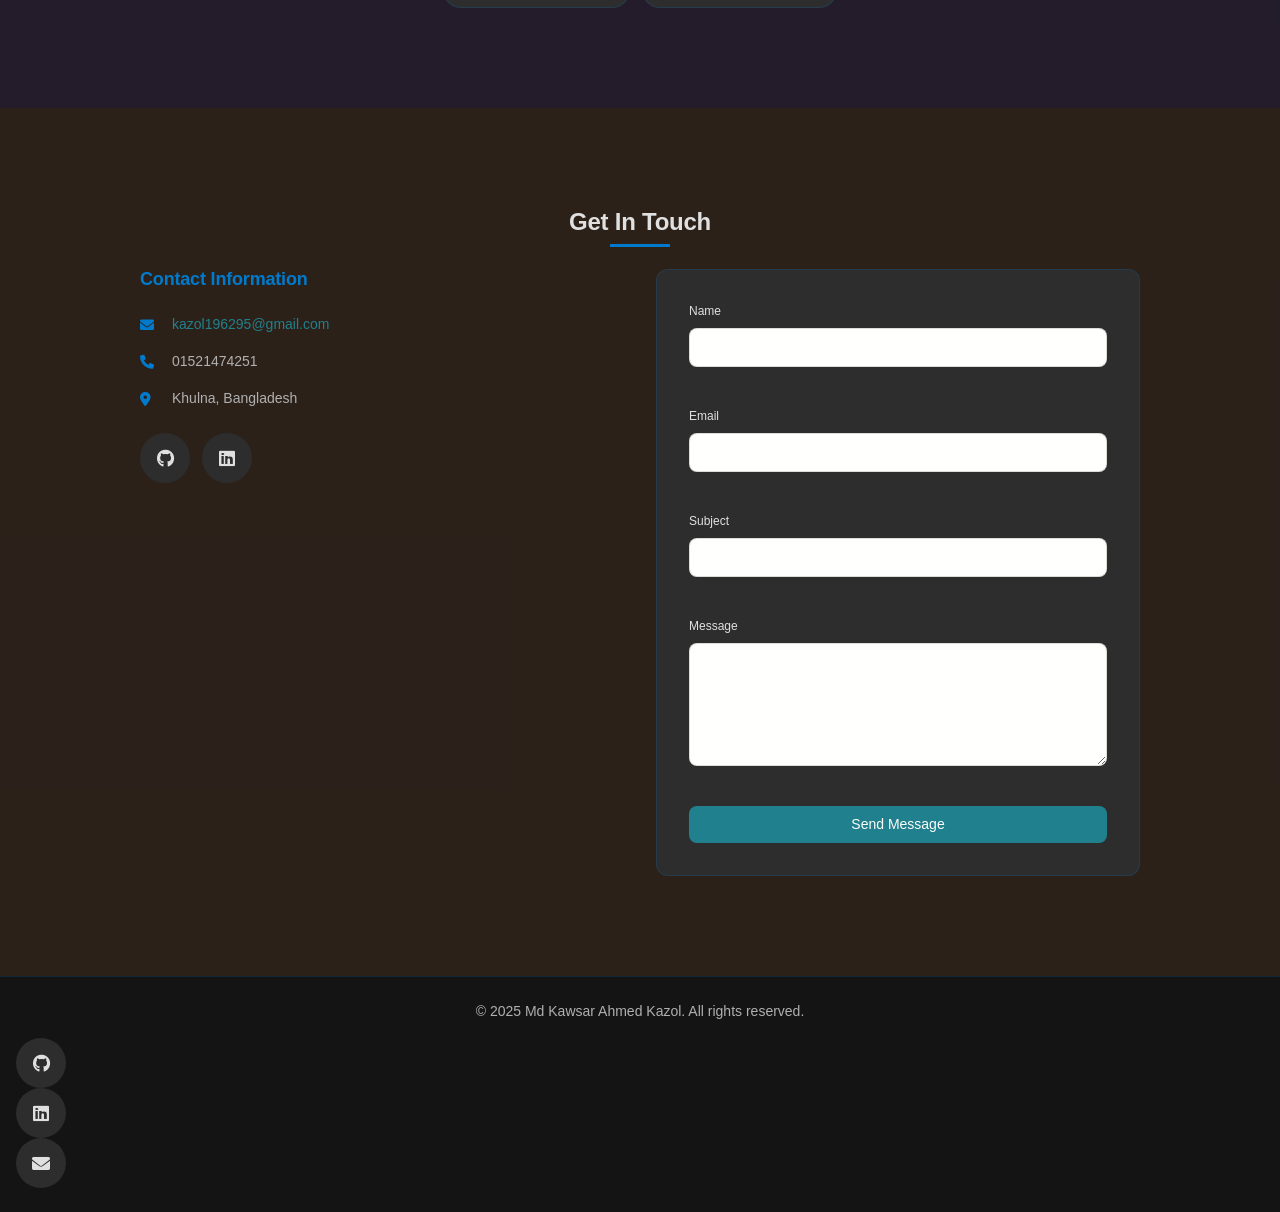
==== commit 6575afb1: "atcoder added" ====
--- a/index.html
+++ b/index.html
@@ -128,6 +128,10 @@
                                 <span class="stat-label">Codeforces</span>
                             </div>
                             <div class="stat-item">
+                                <span class="stat-number">300+</span>
+                                <span class="stat-label">Atcoder</span>
+                            </div>
+                            <div class="stat-item">
                                 <span class="stat-number">350+</span>
                                 <span class="stat-label">LeetCode</span>
                             </div>
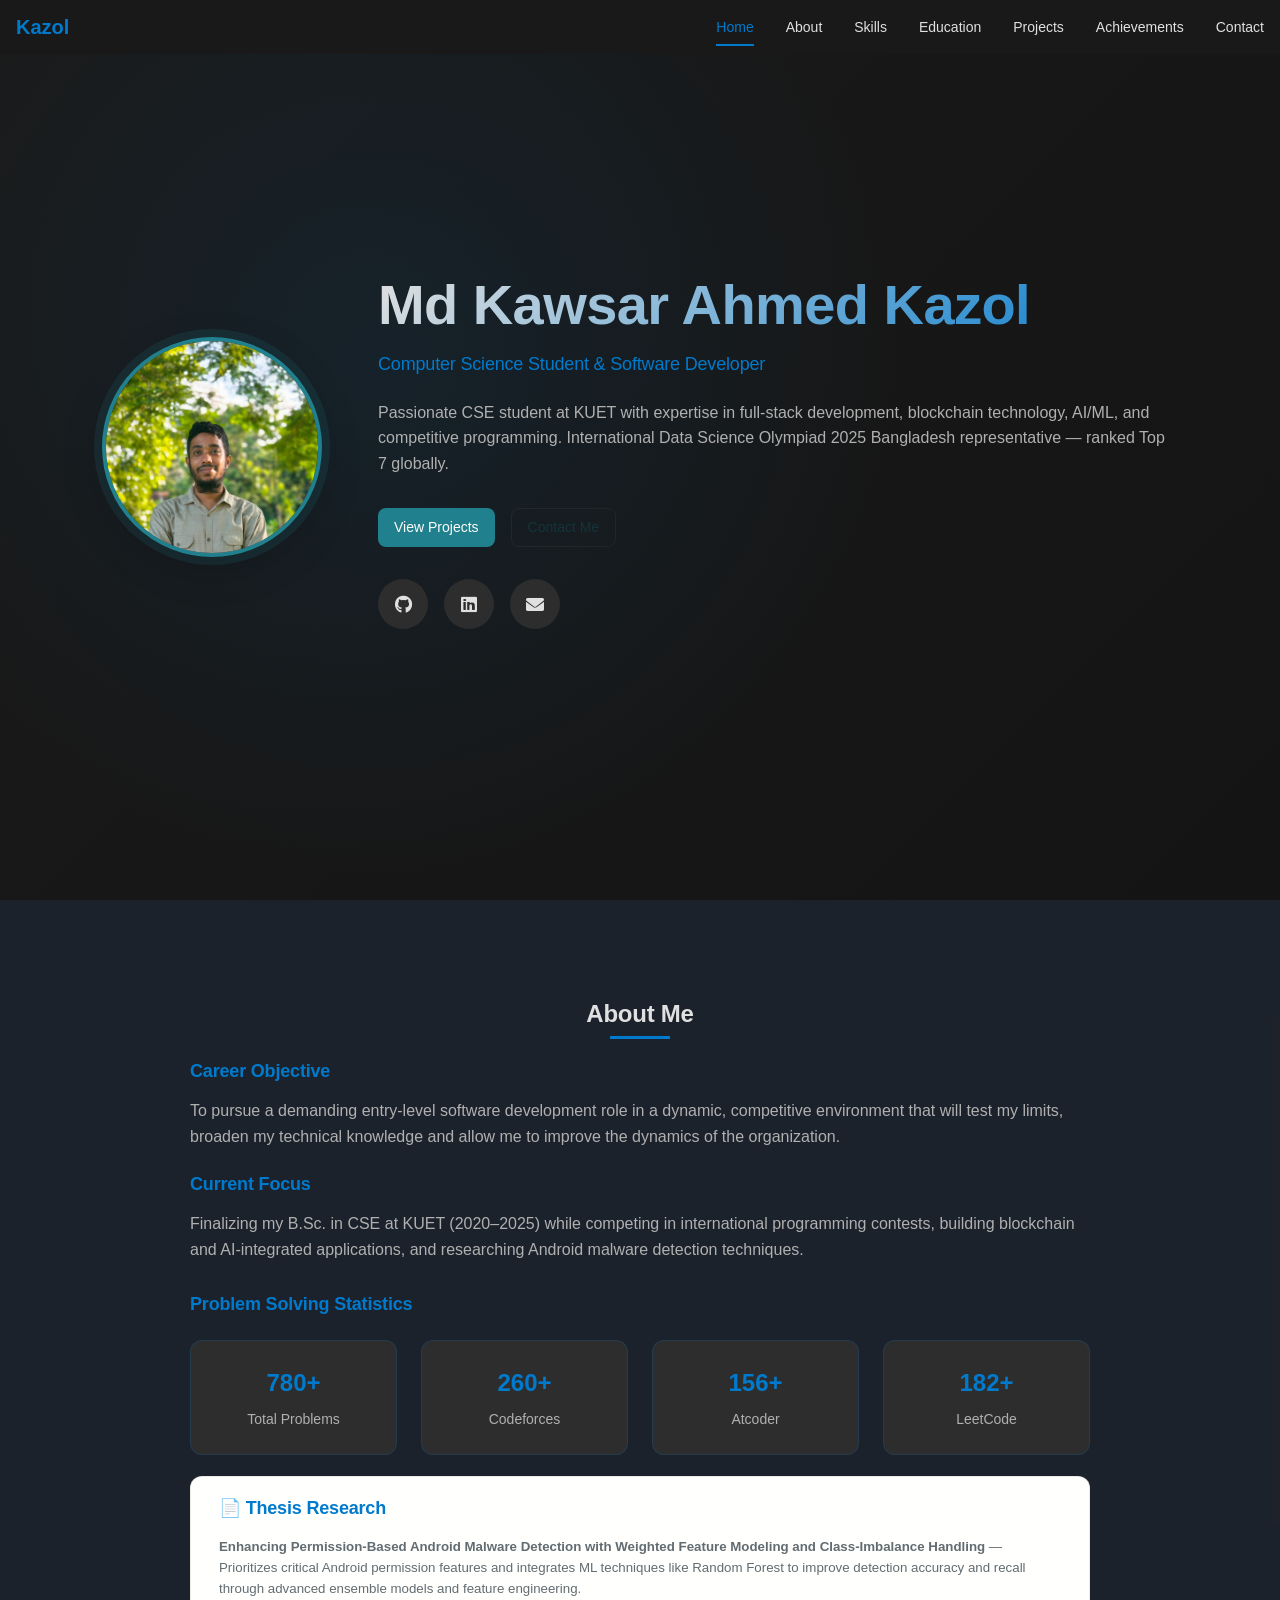
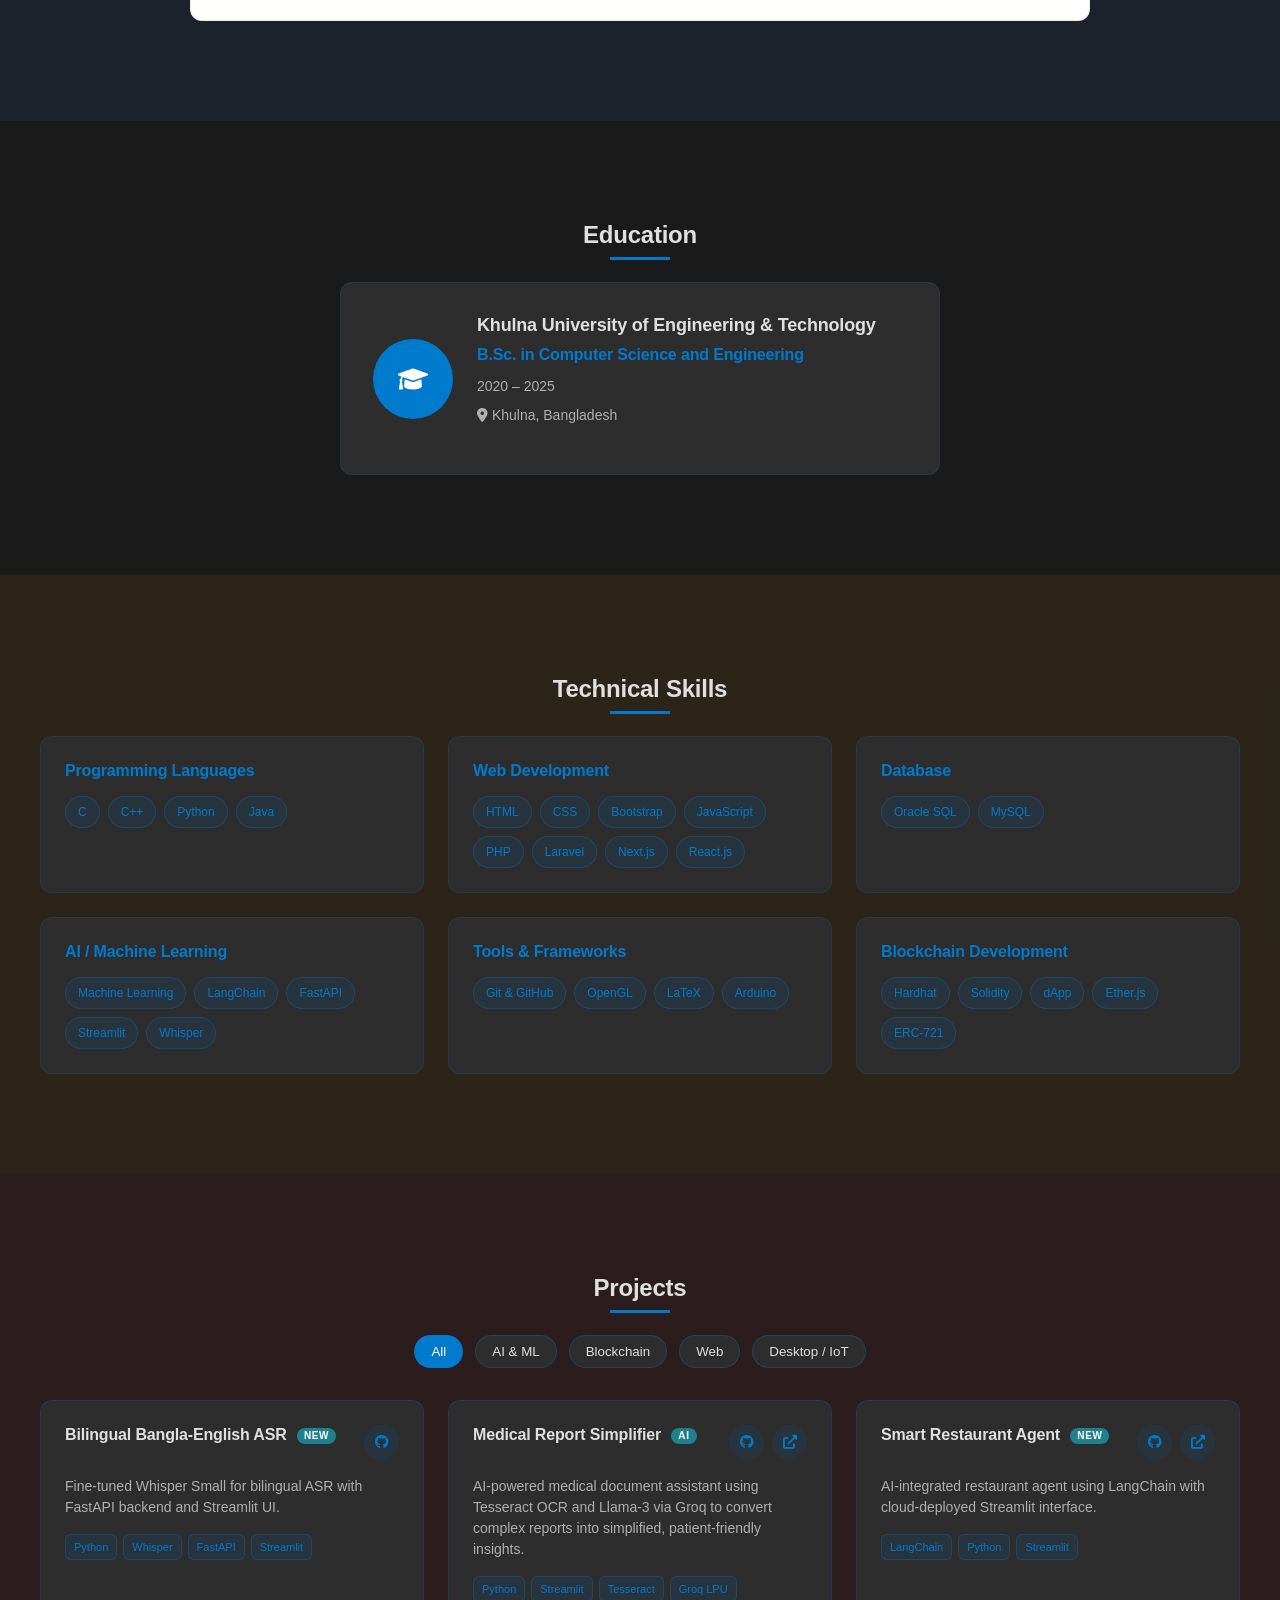
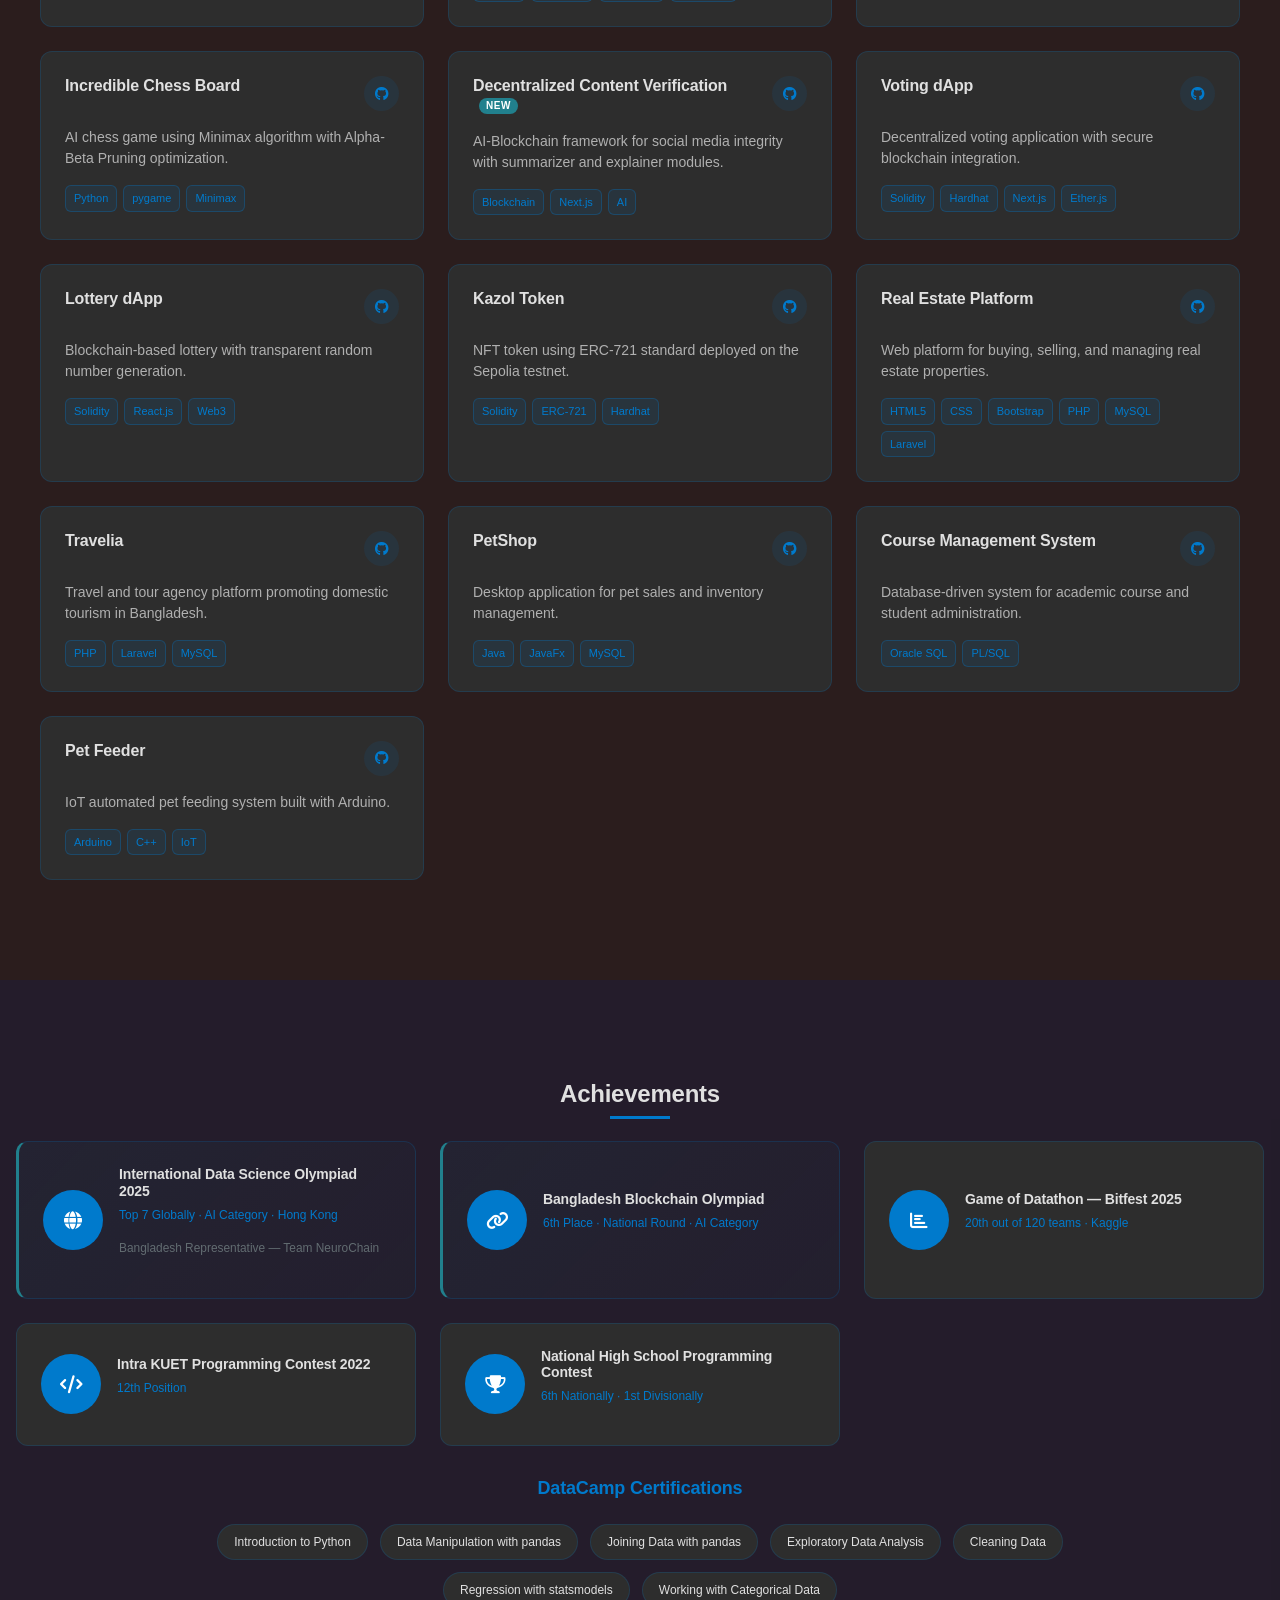
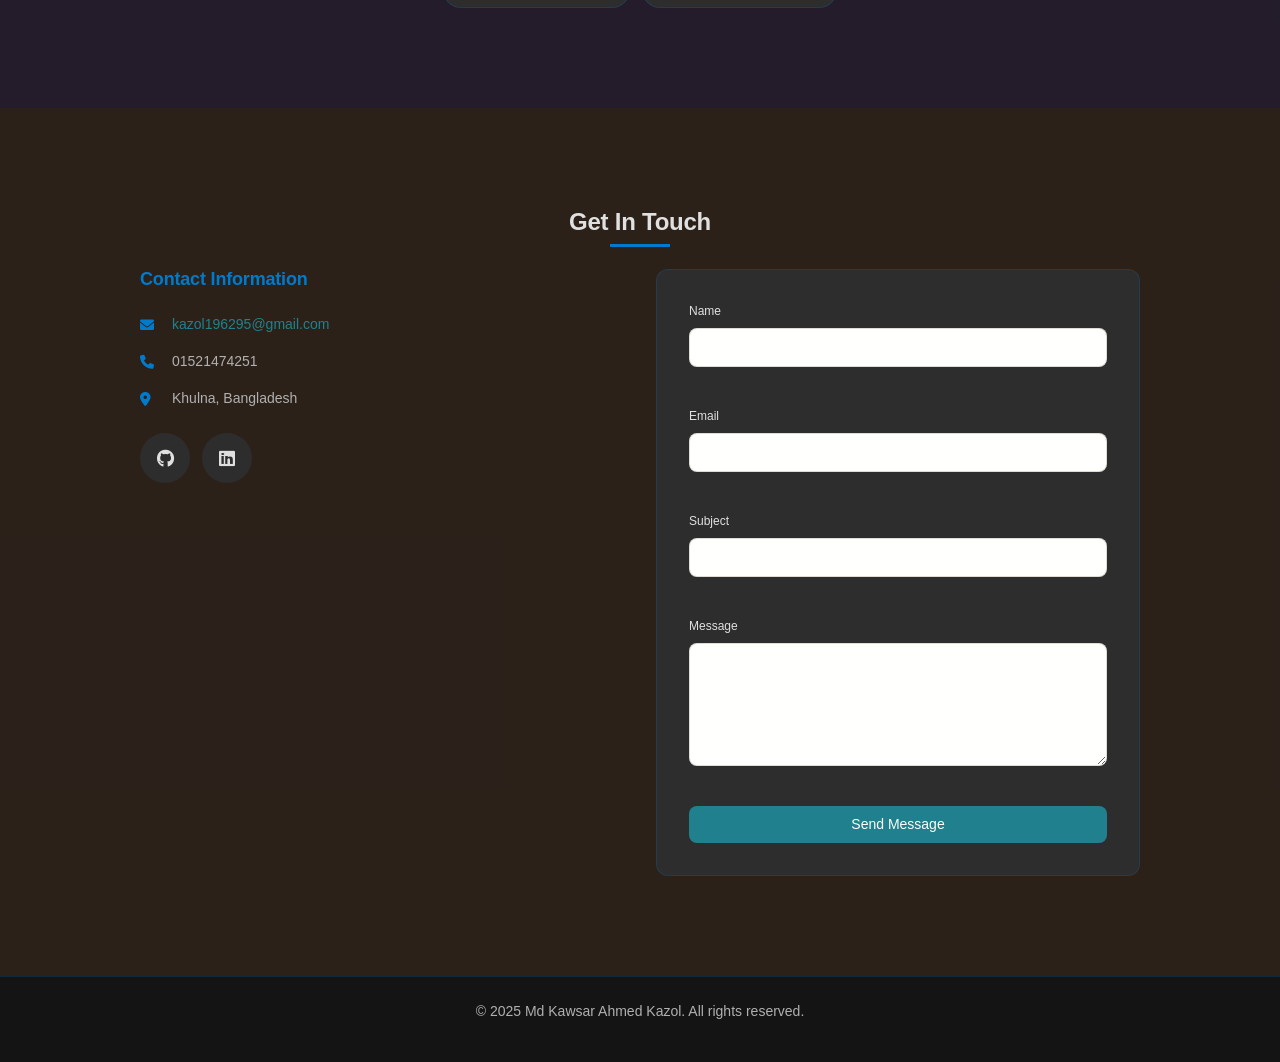
==== commit 6c046935: "modified" ====
--- a/index.html
+++ b/index.html
@@ -484,11 +484,7 @@
     <footer class="footer">
         <div class="container">
             <p>&copy; 2025 Md Kawsar Ahmed Kazol. All rights reserved.</p>
-            <div class="footer-social">
-                <a href="https://github.com/kazol196295" target="_blank" class="social-link"><i class="fab fa-github"></i></a>
-                <a href="https://www.linkedin.com/in/kawsar-ahmed-kazol-600340197/" target="_blank" class="social-link"><i class="fab fa-linkedin"></i></a>
-                <a href="mailto:kazol196295@gmail.com" class="social-link"><i class="fas fa-envelope"></i></a>
-            </div>
+            
         </div>
     </footer>
 
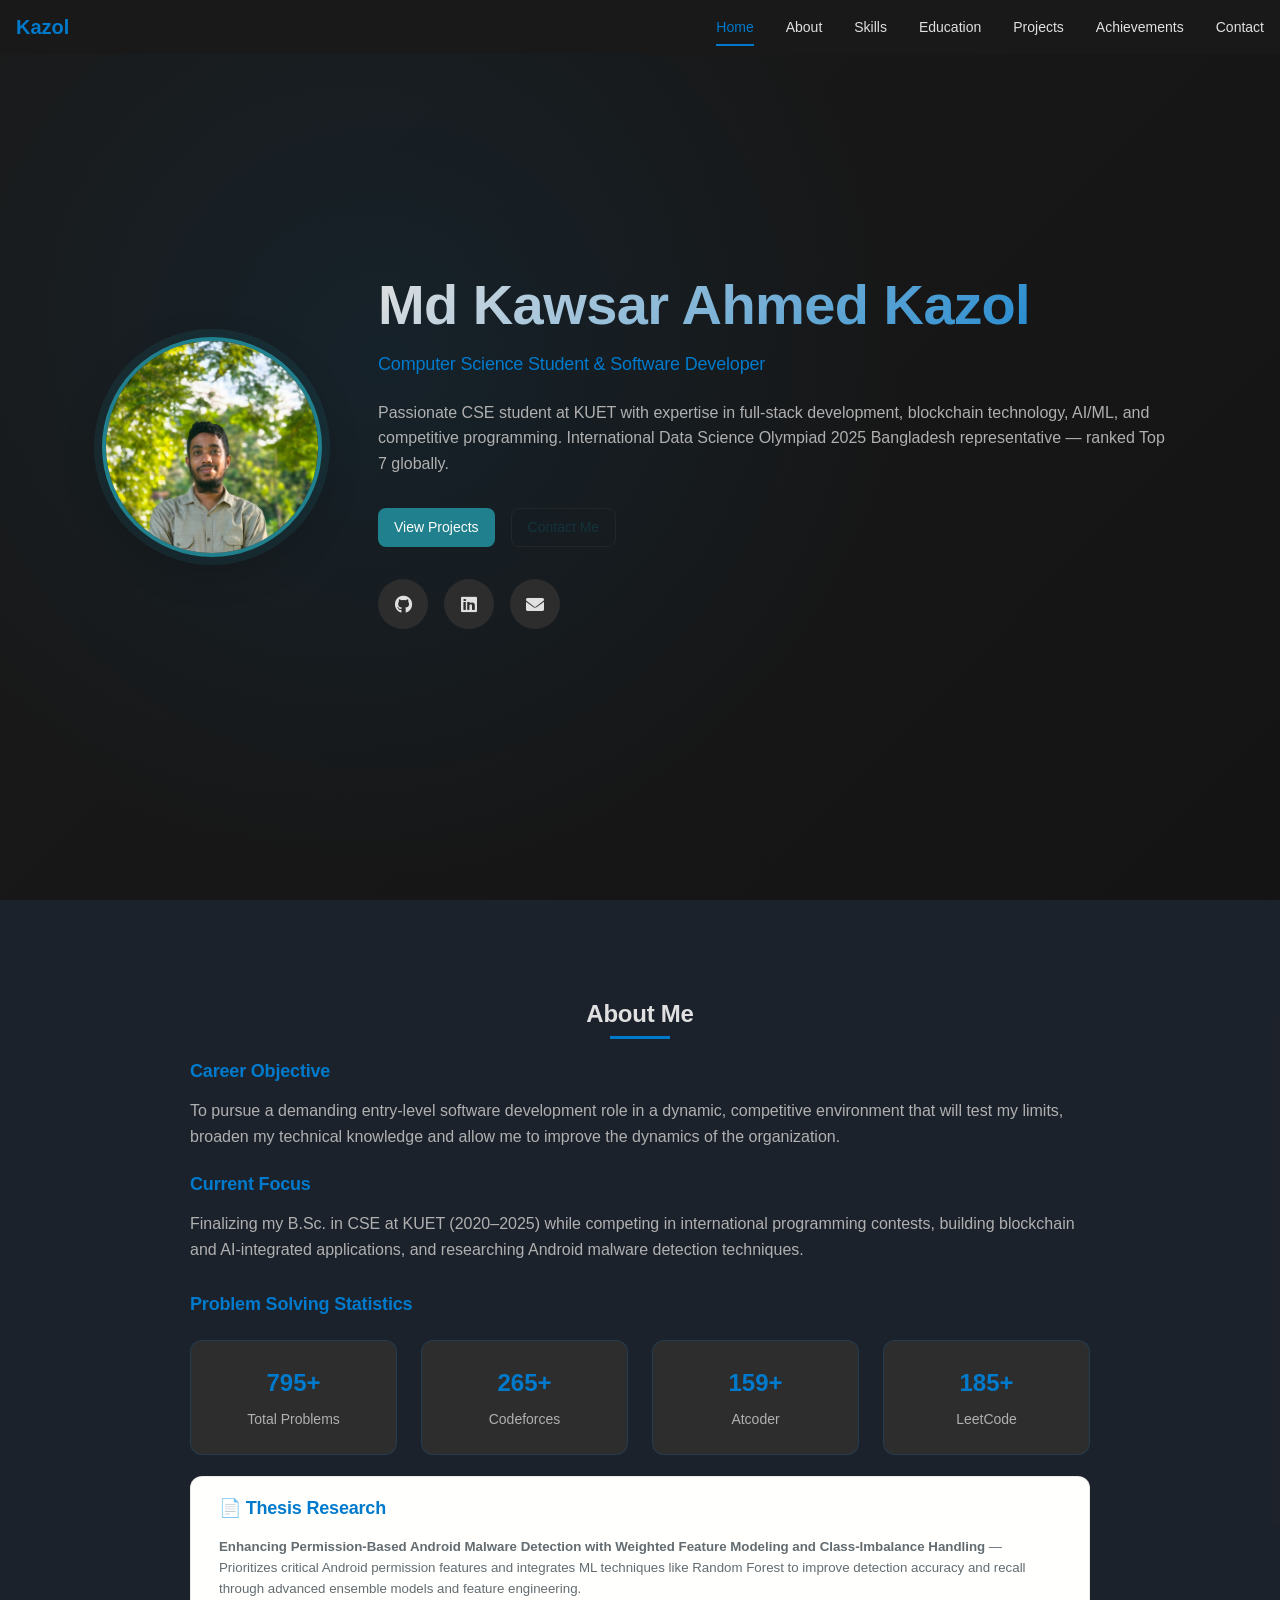
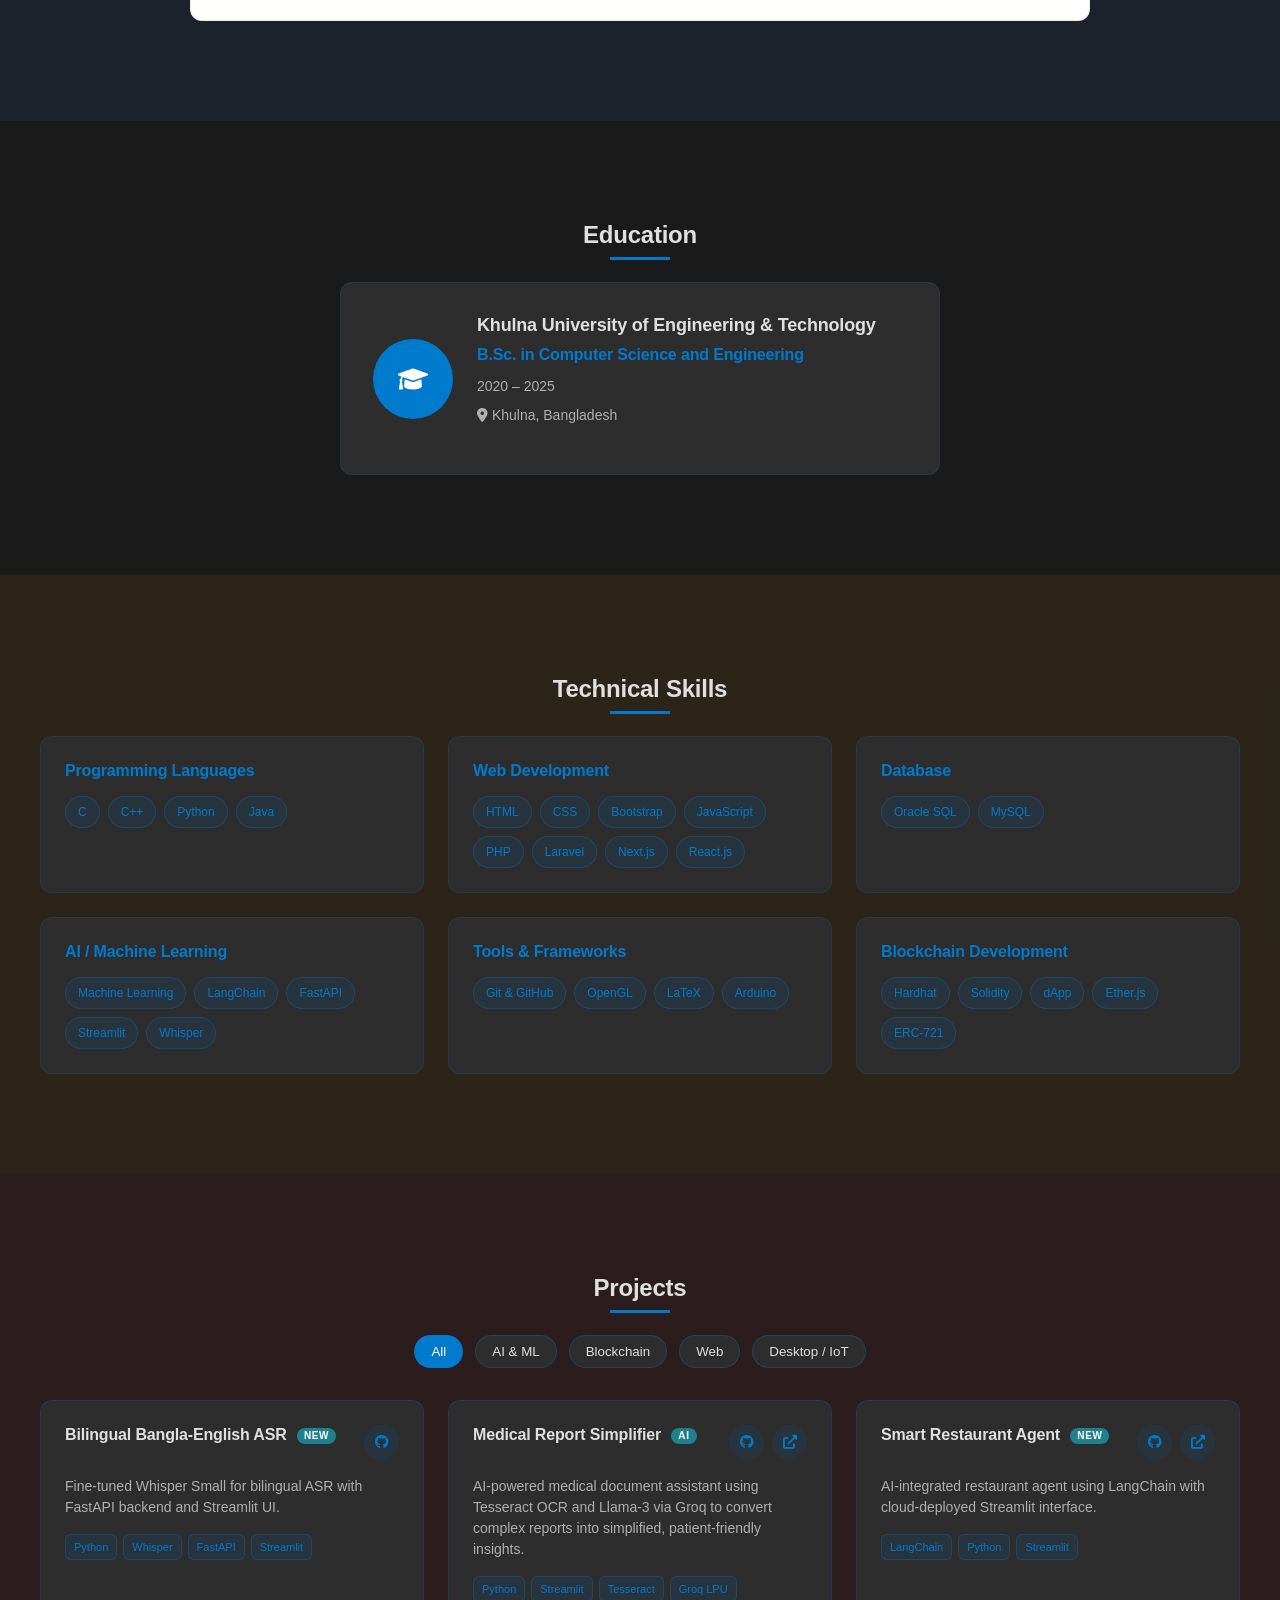
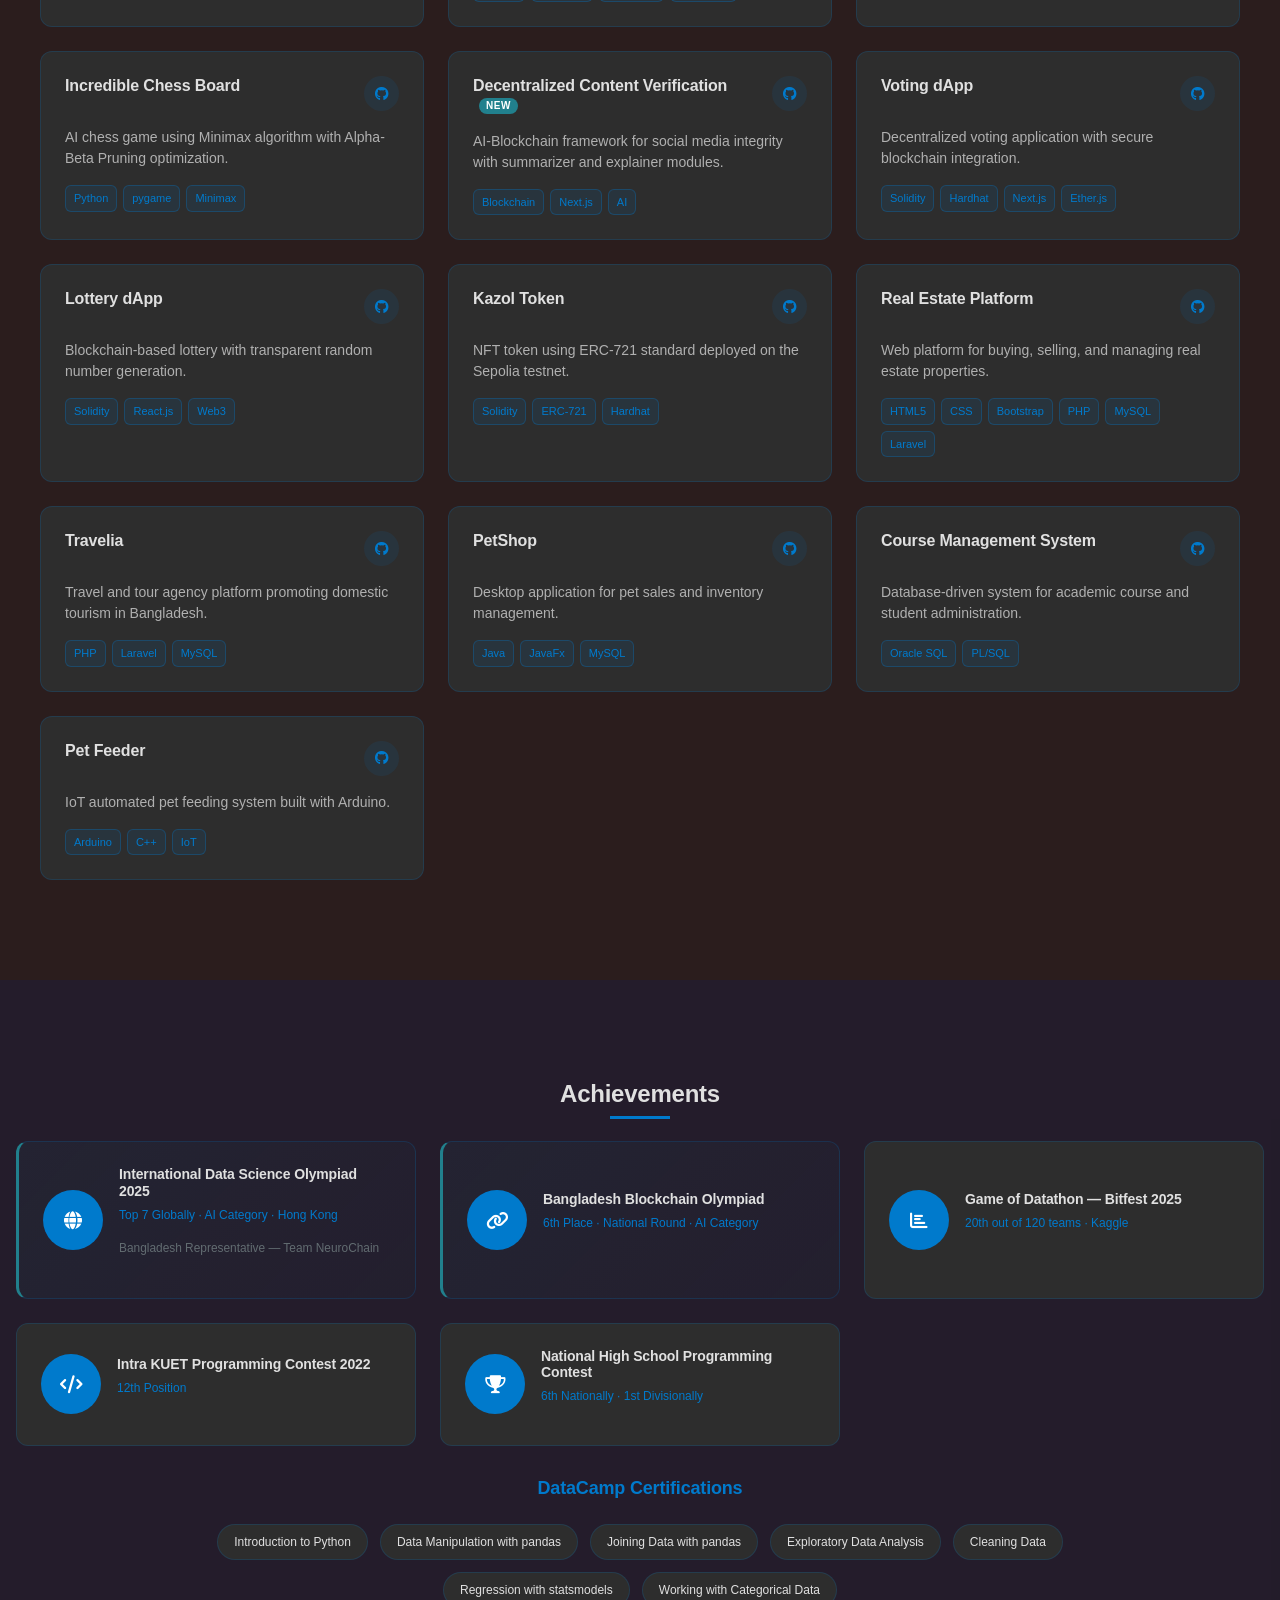
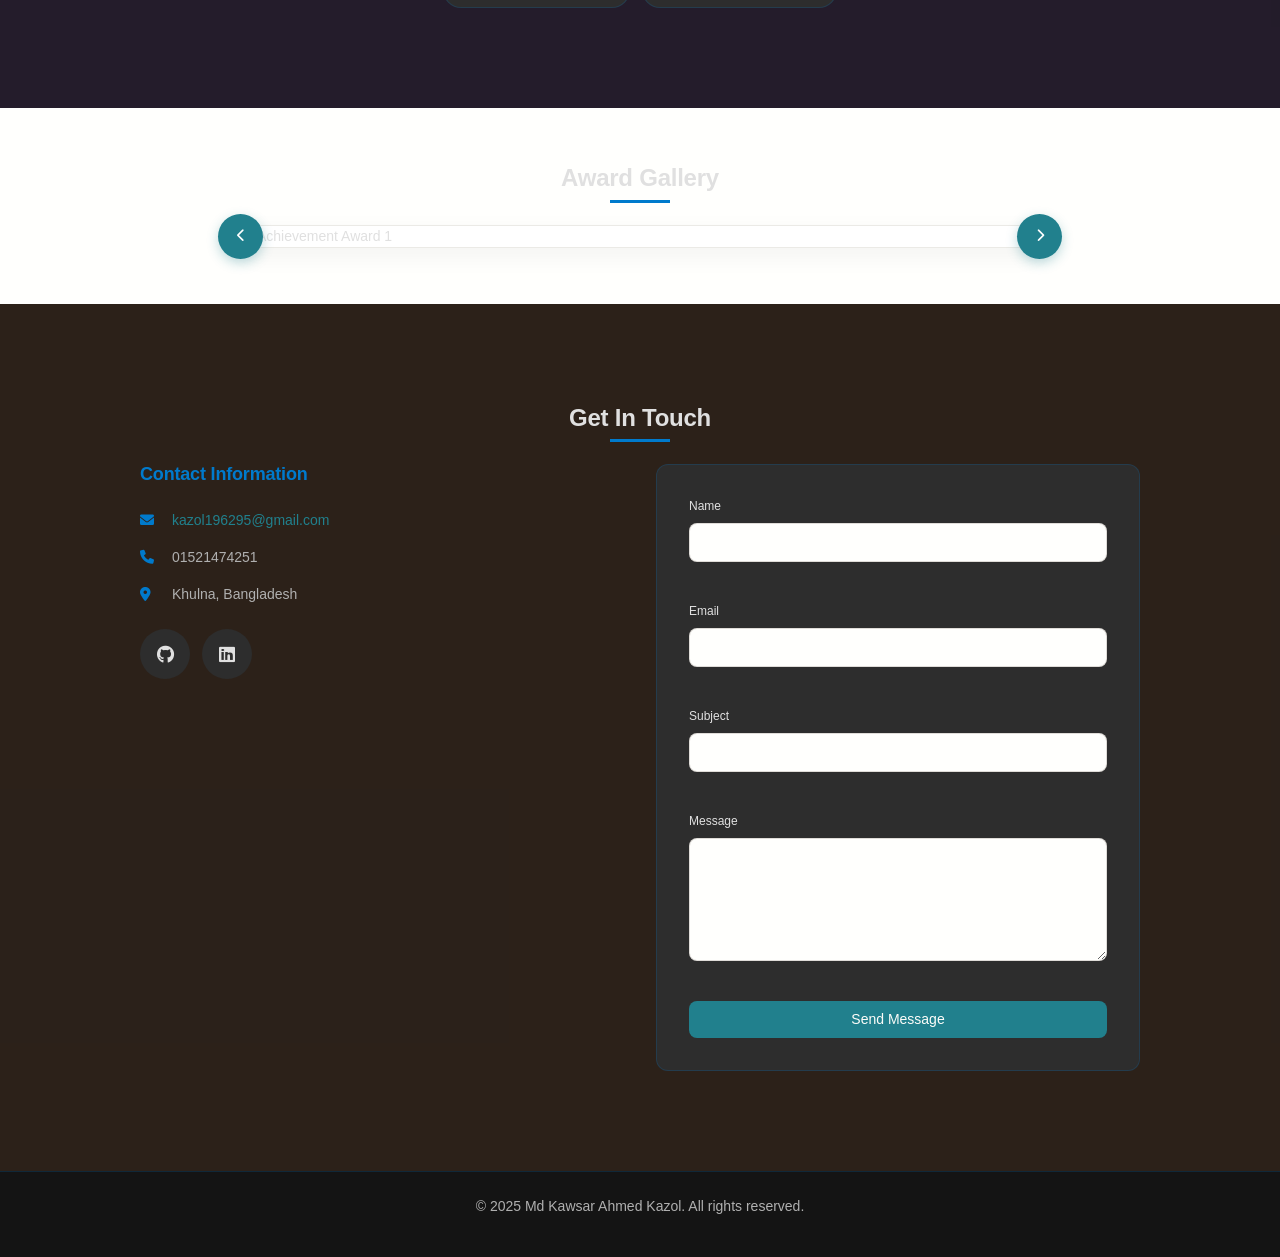
==== commit 63beb336: "Refactor code structure for improved readability and maintainability" ====
--- a/index.html
+++ b/index.html
@@ -431,6 +431,38 @@
         </div>
     </section>
 
+    <section id="achievement-gallery" class="achievement-gallery">
+        <div class="container">
+            <h2 class="section-title">Award Gallery</h2>
+            <div class="slider-container">
+                <button class="slider-btn prev-btn" id="prevBtn" aria-label="Previous image">
+                    <i class="fas fa-chevron-left"></i>
+                </button>
+    
+                <div class="slider-track-wrapper">
+                    <div class="slider-track" id="sliderTrack">
+                        <div class="slide">
+                            <img src="award/photo1.jpg" alt="Achievement Award 1">
+                        </div>
+                        <div class="slide">
+                            <img src="award/photo2.jpg" alt="Achievement Award 2">
+                        </div>
+                        <div class="slide">
+                            <img src="award/photo3.jpg" alt="Achievement Award 3">
+                        </div>
+                        <div class="slide">
+                            <img src="award/photo4.jpg" alt="Achievement Award 4">
+                        </div>
+                    </div>
+                </div>
+    
+                <button class="slider-btn next-btn" id="nextBtn" aria-label="Next image">
+                    <i class="fas fa-chevron-right"></i>
+                </button>
+            </div>
+        </div>
+    </section>
+
     <section id="contact" class="contact">
         <div class="container">
             <h2 class="section-title">Get In Touch</h2>
--- a/style.css
+++ b/style.css
@@ -1641,4 +1641,217 @@
   .skill-category {
     margin: 0 var(--space-8);
   }
+}
+
+
+
+/* --- Slider Section Styles --- */
+.achievement-gallery {
+    padding: 4rem 0;
+    background-color: var(--color-surface, #fffffe);
+}
+
+.slider-container {
+    position: relative;
+    display: flex;
+    align-items: center;
+    justify-content: center;
+    max-width: 800px;
+    margin: 0 auto;
+}
+
+.slider-track-wrapper {
+    overflow: hidden;
+    width: 100%;
+    border-radius: 12px;
+    border: 1px solid var(--color-card-border, rgba(94,82,64,0.12));
+    box-shadow: 0 8px 24px rgba(0,0,0,0.05);
+}
+
+.slider-track {
+    display: flex;
+    transition: transform 0.5s ease-in-out;
+}
+
+.slide {
+    min-width: 100%;
+    display: flex;
+    justify-content: center;
+    align-items: center;
+    background: #fff;
+}
+
+.slide img {
+    width: 100%;
+    max-height: 500px;
+    object-fit: cover; /* Change to 'contain' if you don't want images cropped */
+    display: block;
+}
+
+.slider-btn {
+    background: var(--color-primary, #21808d);
+    color: #fff;
+    border: none;
+    width: 45px;
+    height: 45px;
+    border-radius: 50%;
+    cursor: pointer;
+    position: absolute;
+    z-index: 10;
+    display: flex;
+    align-items: center;
+    justify-content: center;
+    box-shadow: 0 4px 12px rgba(33,128,141,0.3);
+    transition: background 0.3s ease, transform 0.2s ease;
+}
+
+.slider-btn:hover {
+    background: #18626c; /* Slightly darker shade for hover */
+    transform: scale(1.05);
+}
+
+.prev-btn {
+    left: -22px;
+}
+
+.next-btn {
+    right: -22px;
+}
+
+/* Responsive adjustments for mobile */
+@media (max-width: 850px) {
+    .slider-container {
+        max-width: 90%;
+    }
+    .prev-btn {
+        left: -15px;
+    }
+    .next-btn {
+        right: -15px;
+    }
+}
+
+@media (max-width: 500px) {
+    .slider-btn {
+        width: 35px;
+        height: 35px;
+    }
+    .prev-btn {
+        left: 10px; /* Moves inside the image on very small screens */
+    }
+    .next-btn {
+        right: 10px;
+    }
+}
+
+
+
+
+//adding sliding pictures
+
+
+/* --- Slider Section Styles --- */
+.achievement-gallery {
+  padding: 4rem 0;
+  background-color: var(--color-surface, #fffffe);
+}
+
+.slider-container {
+  position: relative;
+  display: flex;
+  align-items: center;
+  justify-content: center;
+  max-width: 800px;
+  margin: 0 auto;
+}
+
+.slider-track-wrapper {
+  overflow: hidden;
+  width: 100%;
+  border-radius: 12px;
+  border: 1px solid var(--color-card-border, rgba(94, 82, 64, 0.12));
+  box-shadow: 0 8px 24px rgba(0, 0, 0, 0.05);
+}
+
+.slider-track {
+  display: flex;
+  transition: transform 0.5s ease-in-out;
+}
+
+.slide {
+  min-width: 100%;
+  display: flex;
+  justify-content: center;
+  align-items: center;
+  background: #fff;
+}
+
+.slide img {
+  width: 100%;
+  max-height: 500px;
+  object-fit: cover;
+  /* Change to 'contain' if you don't want images cropped */
+  display: block;
+}
+
+.slider-btn {
+  background: var(--color-primary, #21808d);
+  color: #fff;
+  border: none;
+  width: 45px;
+  height: 45px;
+  border-radius: 50%;
+  cursor: pointer;
+  position: absolute;
+  z-index: 10;
+  display: flex;
+  align-items: center;
+  justify-content: center;
+  box-shadow: 0 4px 12px rgba(33, 128, 141, 0.3);
+  transition: background 0.3s ease, transform 0.2s ease;
+}
+
+.slider-btn:hover {
+  background: #18626c;
+  /* Slightly darker shade for hover */
+  transform: scale(1.05);
+}
+
+.prev-btn {
+  left: -22px;
+}
+
+.next-btn {
+  right: -22px;
+}
+
+/* Responsive adjustments for mobile */
+@media (max-width: 850px) {
+  .slider-container {
+    max-width: 90%;
+  }
+
+  .prev-btn {
+    left: -15px;
+  }
+
+  .next-btn {
+    right: -15px;
+  }
+}
+
+@media (max-width: 500px) {
+  .slider-btn {
+    width: 35px;
+    height: 35px;
+  }
+
+  .prev-btn {
+    left: 10px;
+    /* Moves inside the image on very small screens */
+  }
+
+  .next-btn {
+    right: 10px;
+  }
 }
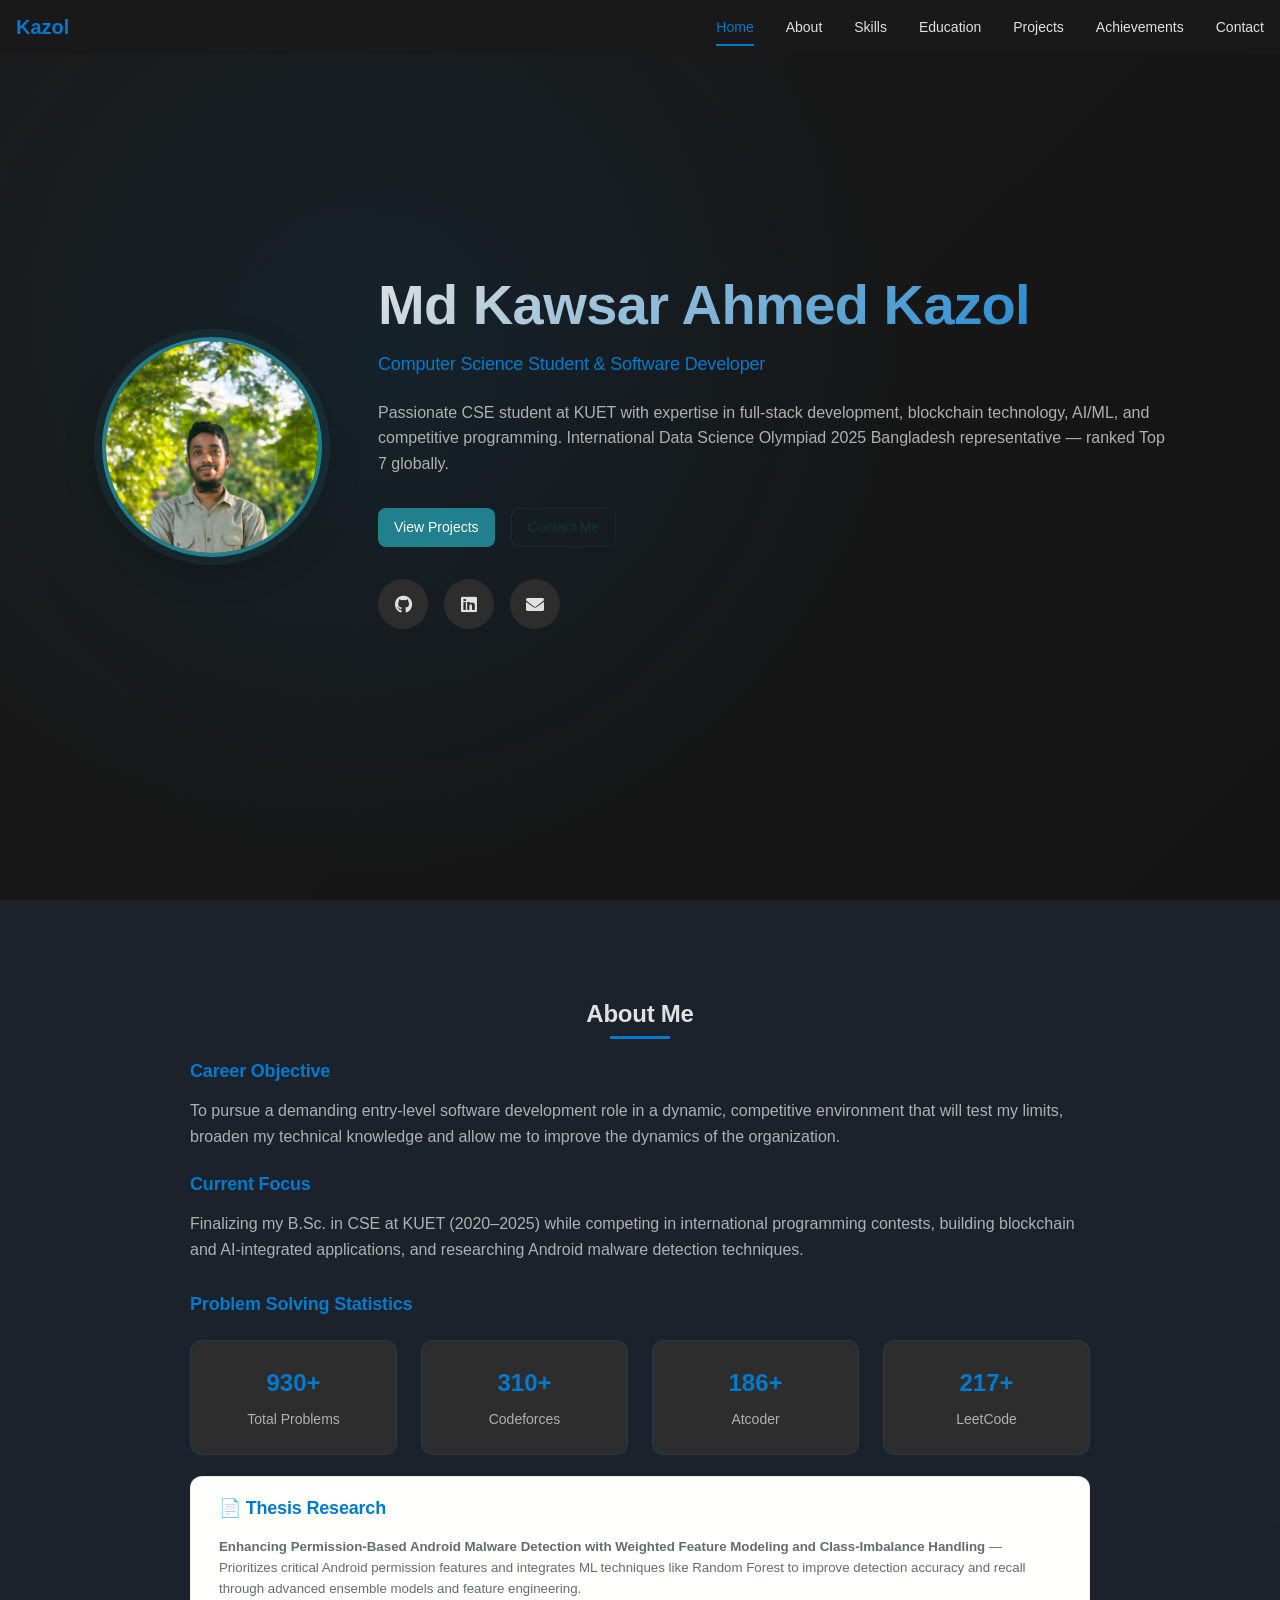
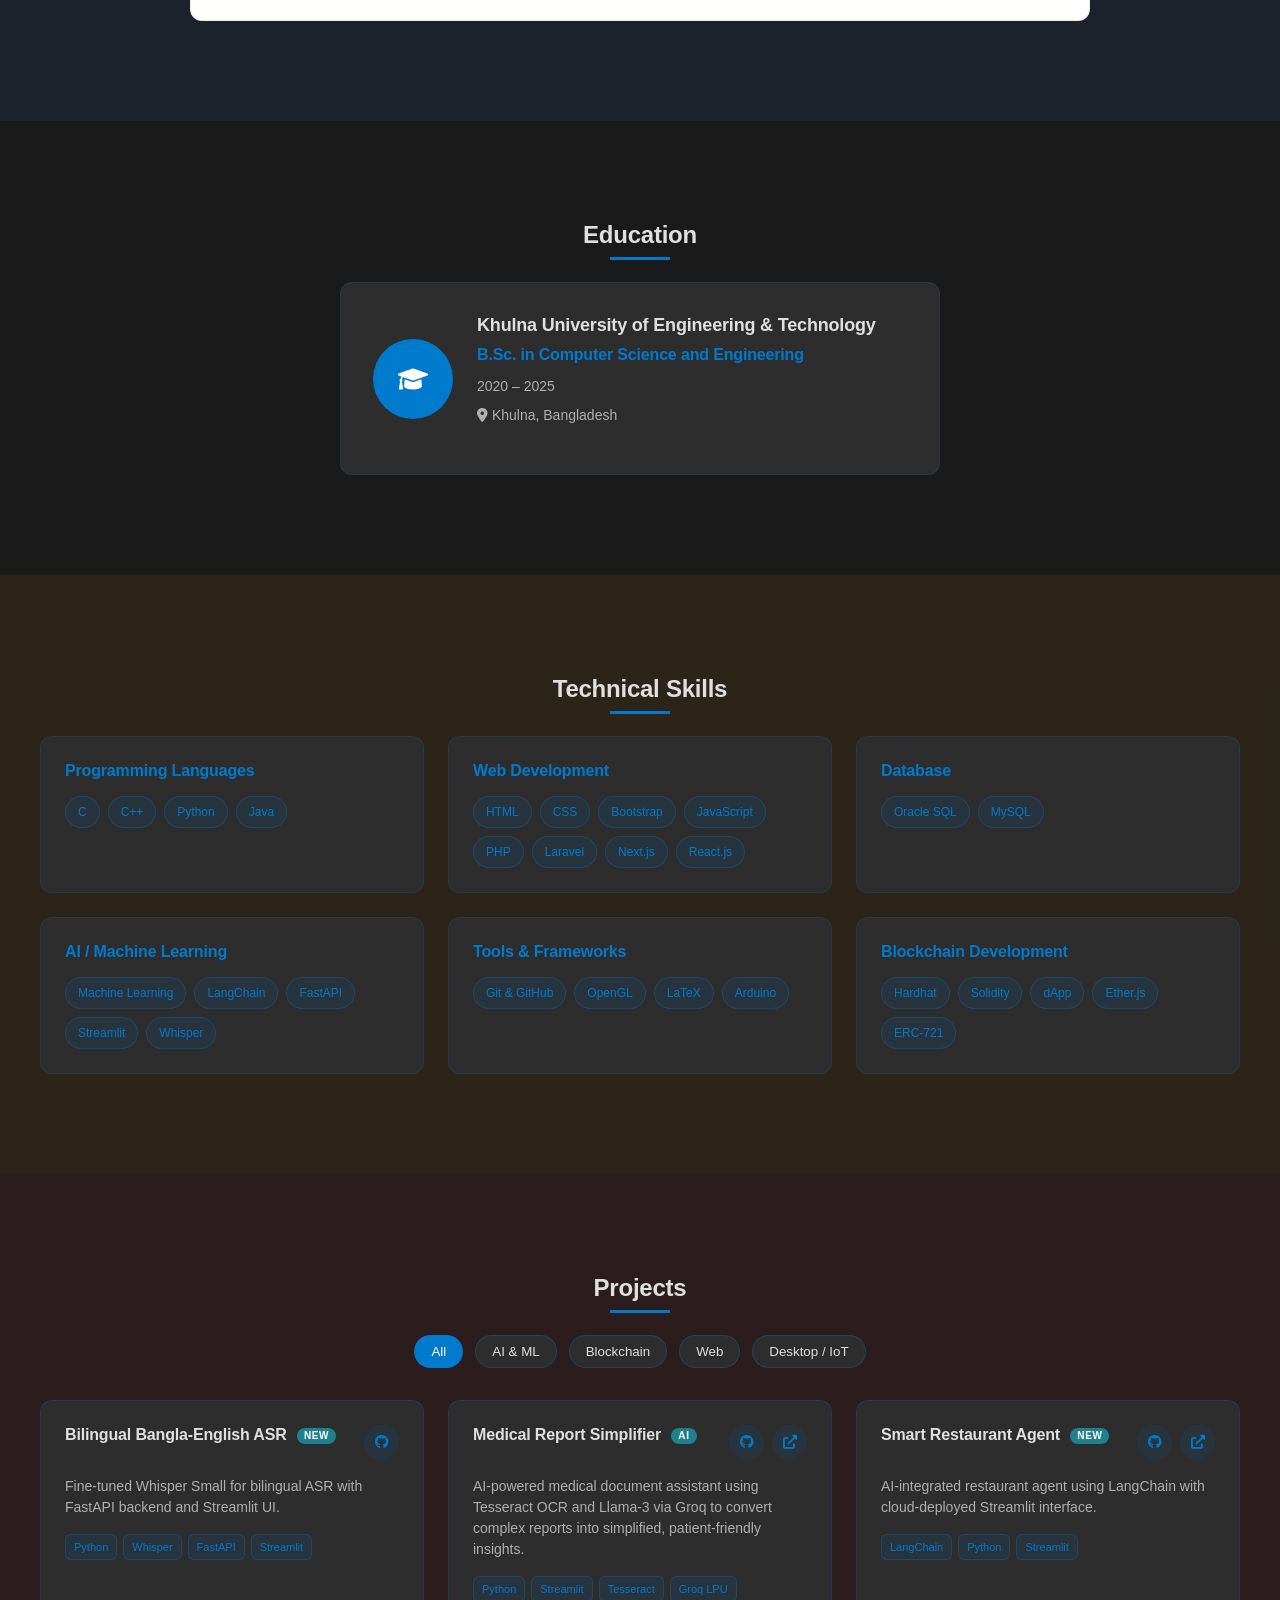
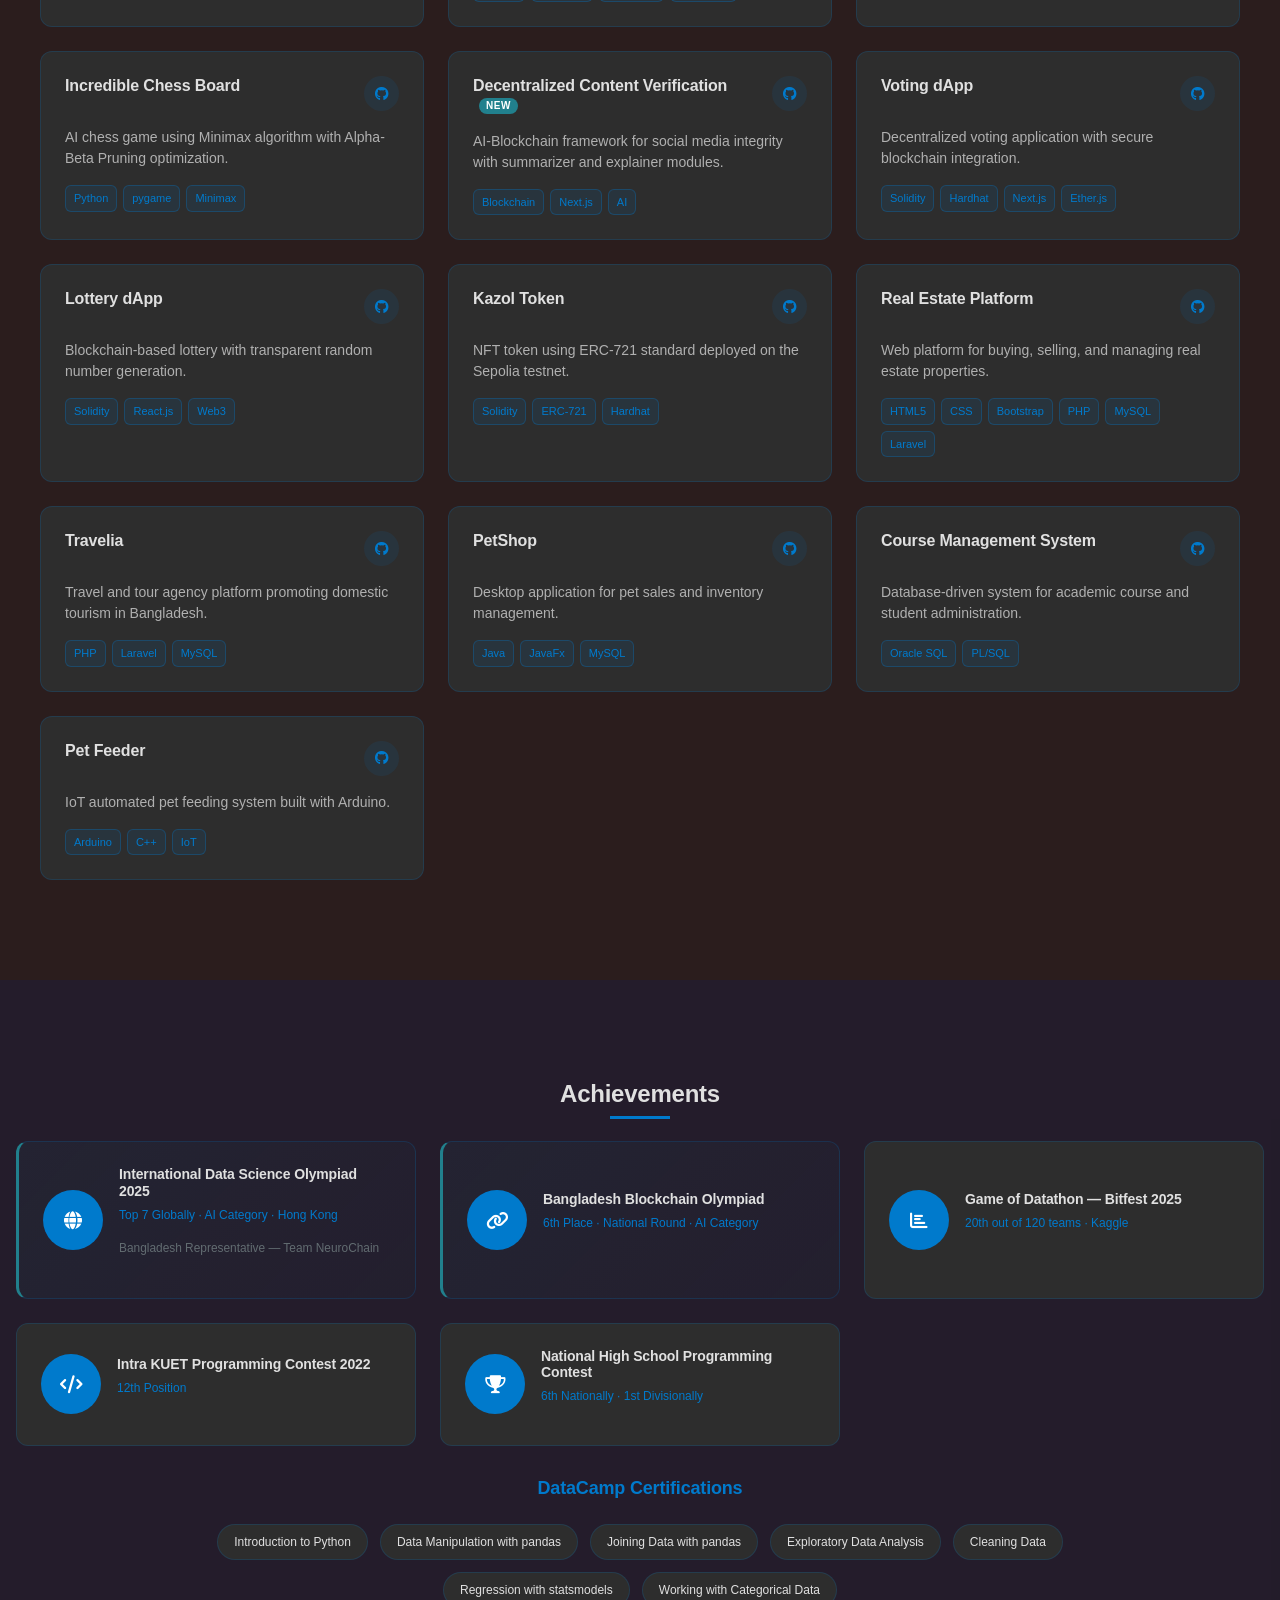
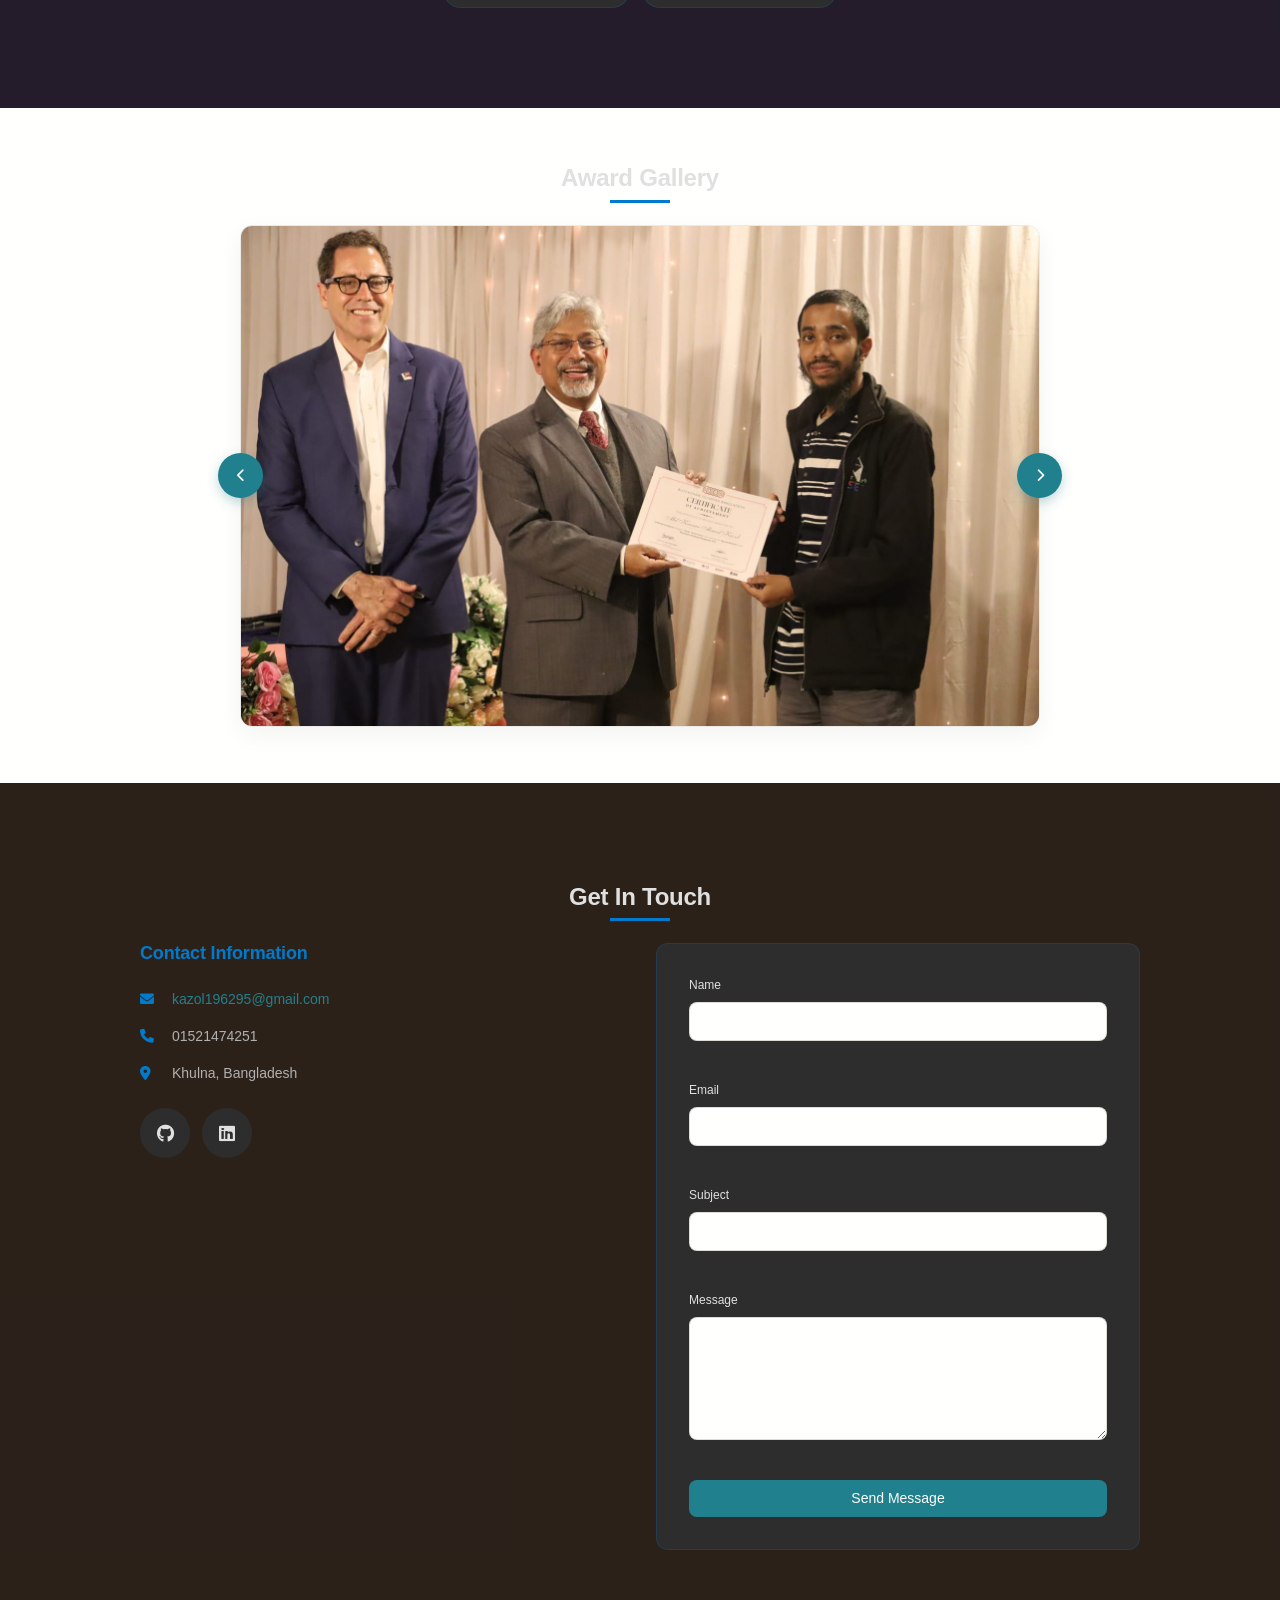
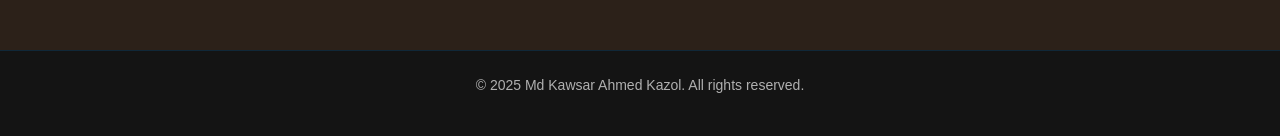
==== commit 7af7c622: "Refactor code structure for improved readability and maintainability" ====
--- a/index.html
+++ b/index.html
@@ -442,16 +442,22 @@
                 <div class="slider-track-wrapper">
                     <div class="slider-track" id="sliderTrack">
                         <div class="slide">
-                            <img src="award/photo1.jpg" alt="Achievement Award 1">
+                            <img src="award/1.jpeg" alt="Achievement Award 1">
                         </div>
                         <div class="slide">
-                            <img src="award/photo2.jpg" alt="Achievement Award 2">
+                            <img src="award/2.jpeg" alt="Achievement Award 2">
                         </div>
                         <div class="slide">
-                            <img src="award/photo3.jpg" alt="Achievement Award 3">
+                            <img src="award/3.jpeg" alt="Achievement Award 3">
                         </div>
                         <div class="slide">
-                            <img src="award/photo4.jpg" alt="Achievement Award 4">
+                            <img src="award/4.jpeg" alt="Achievement Award 4">
+                        </div>
+                        <div class="slide">
+                            <img src="award/5.jpeg" alt="Achievement Award 4">
+                        </div>
+                        <div class="slide">
+                            <img src="award/6.jpeg" alt="Achievement Award 4">
                         </div>
                     </div>
                 </div>
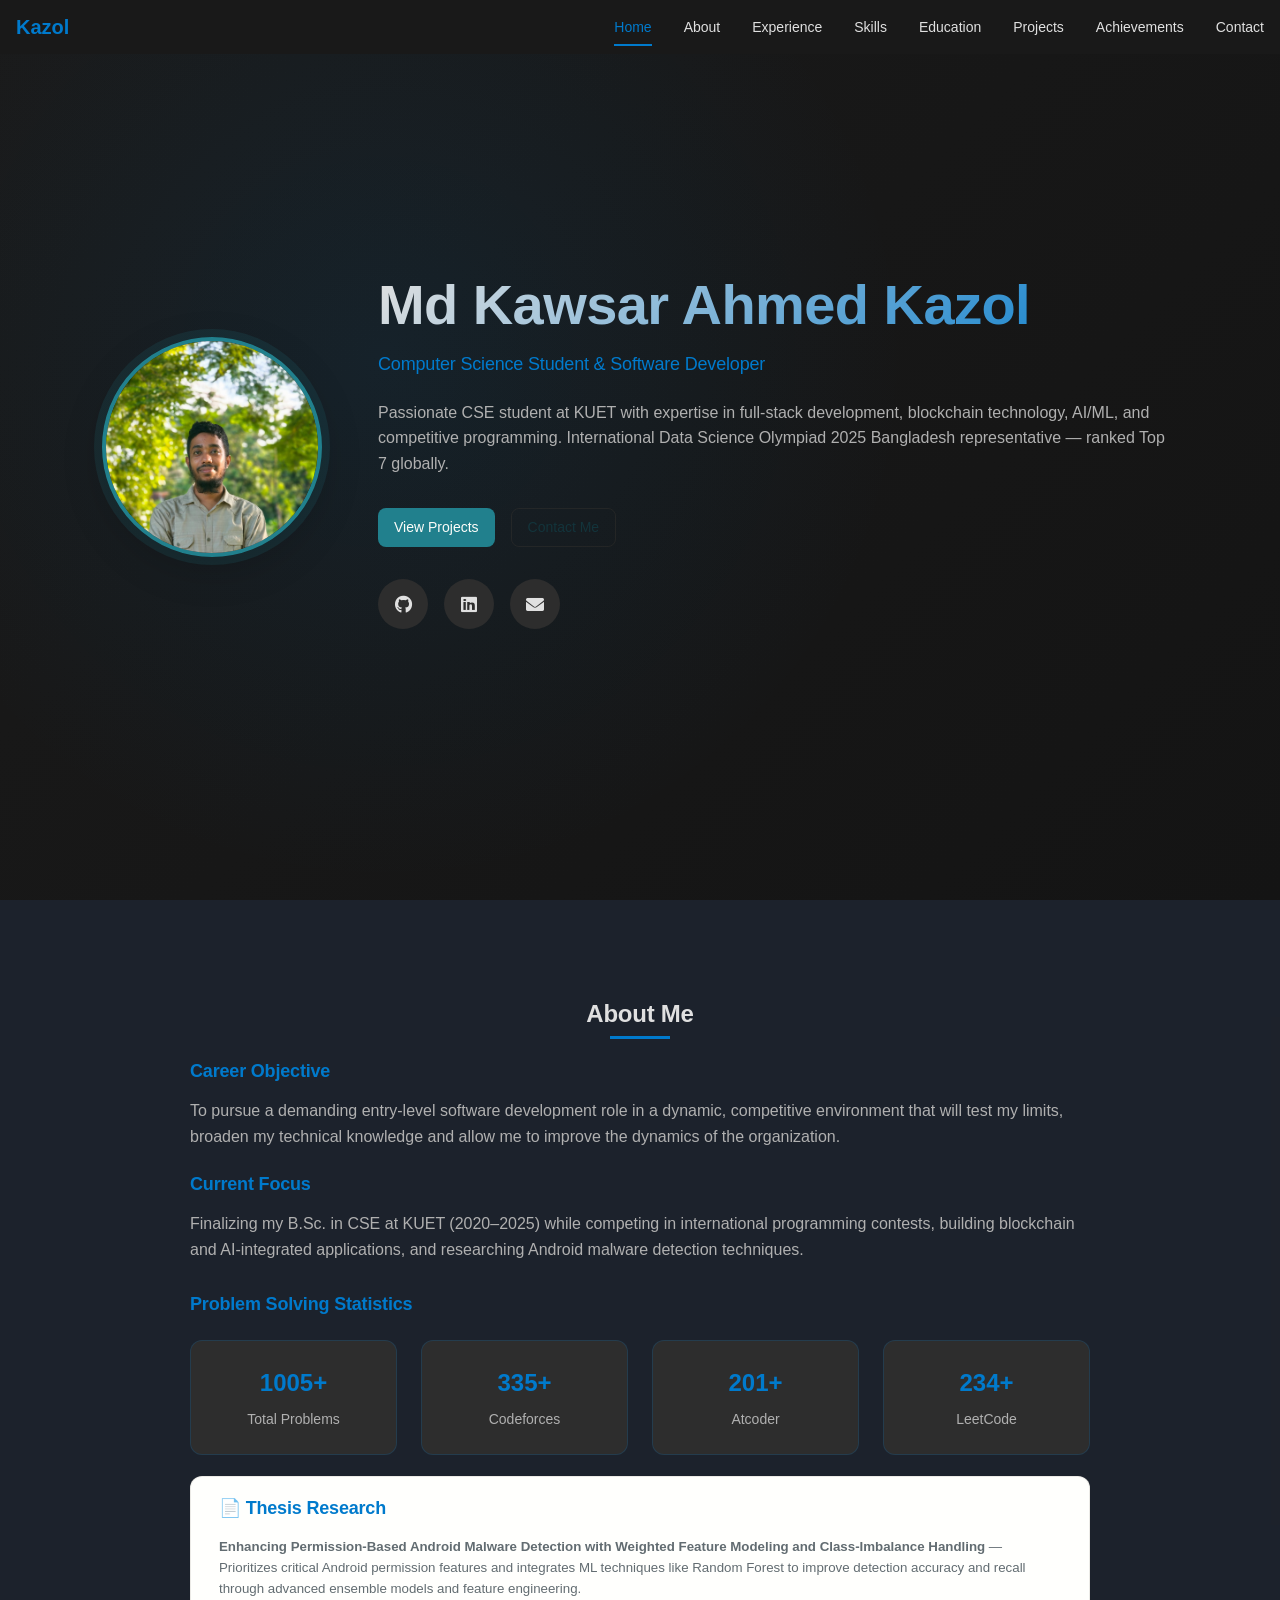
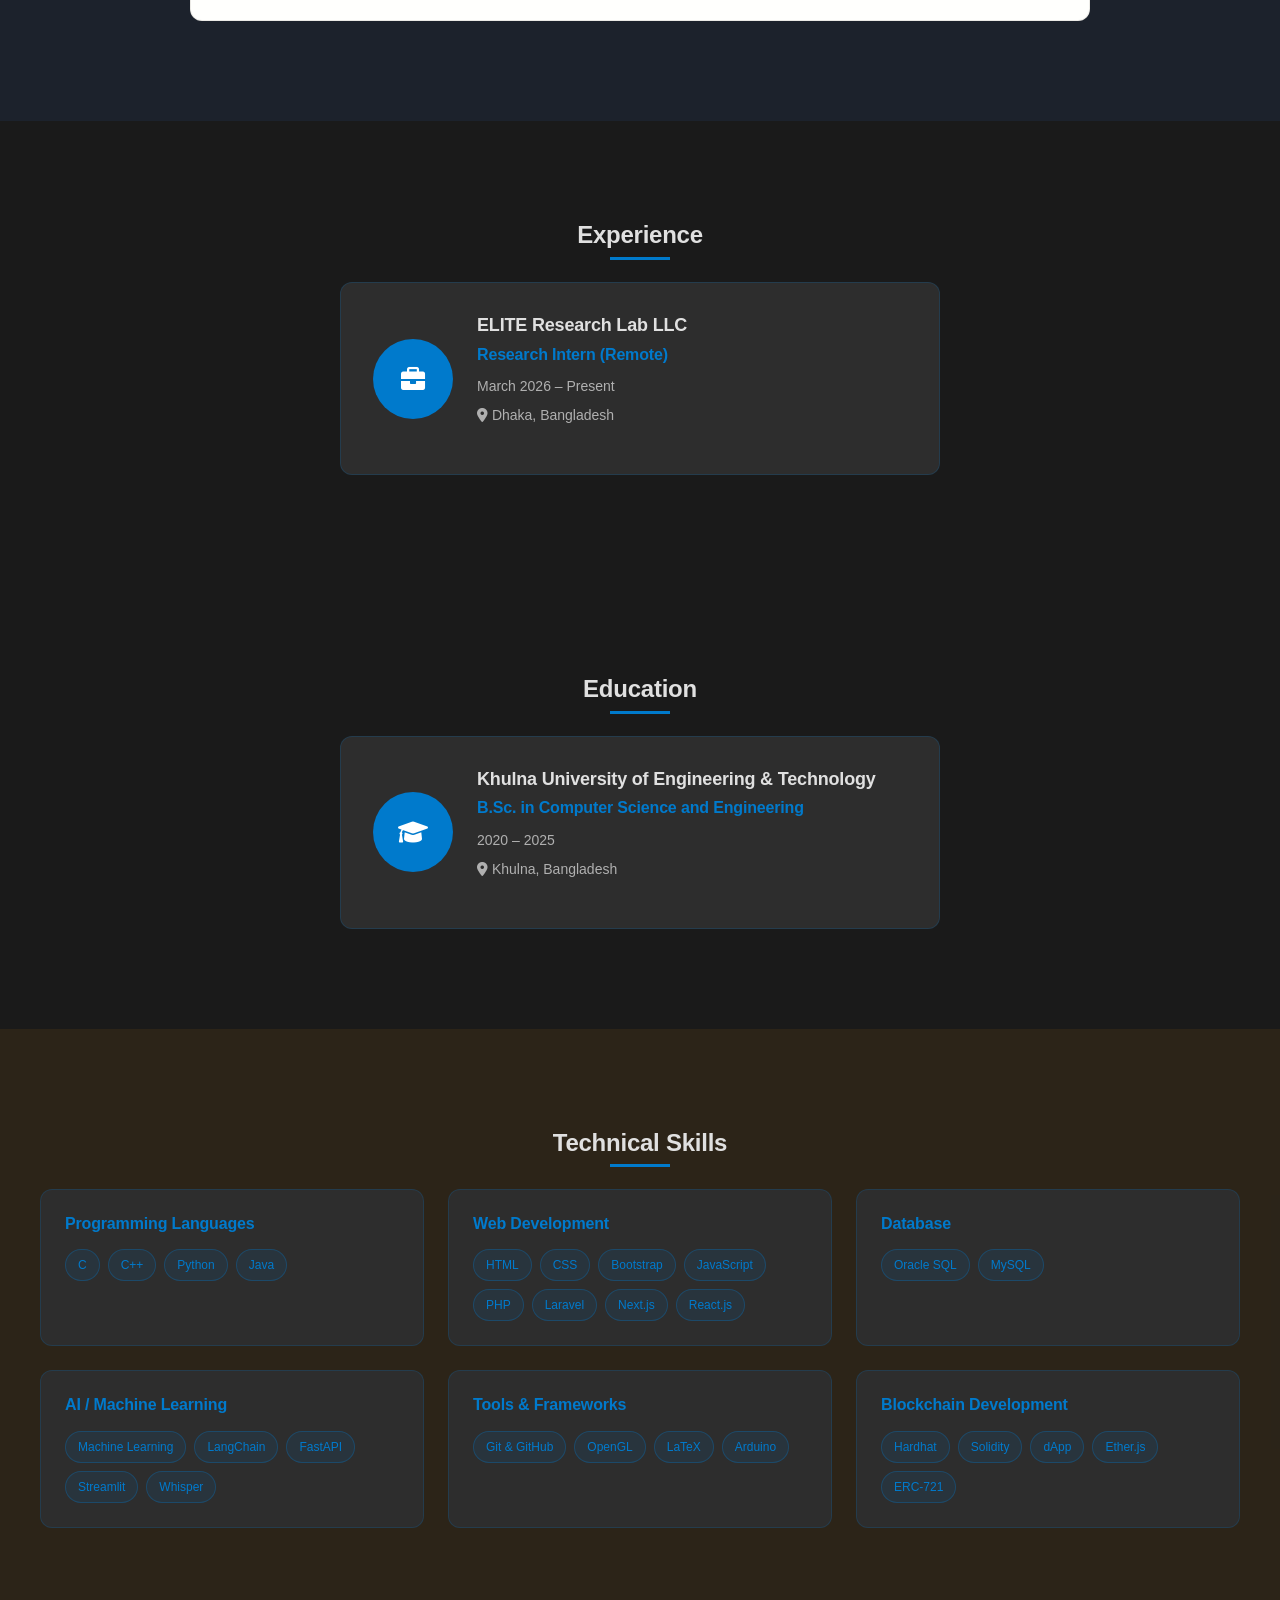
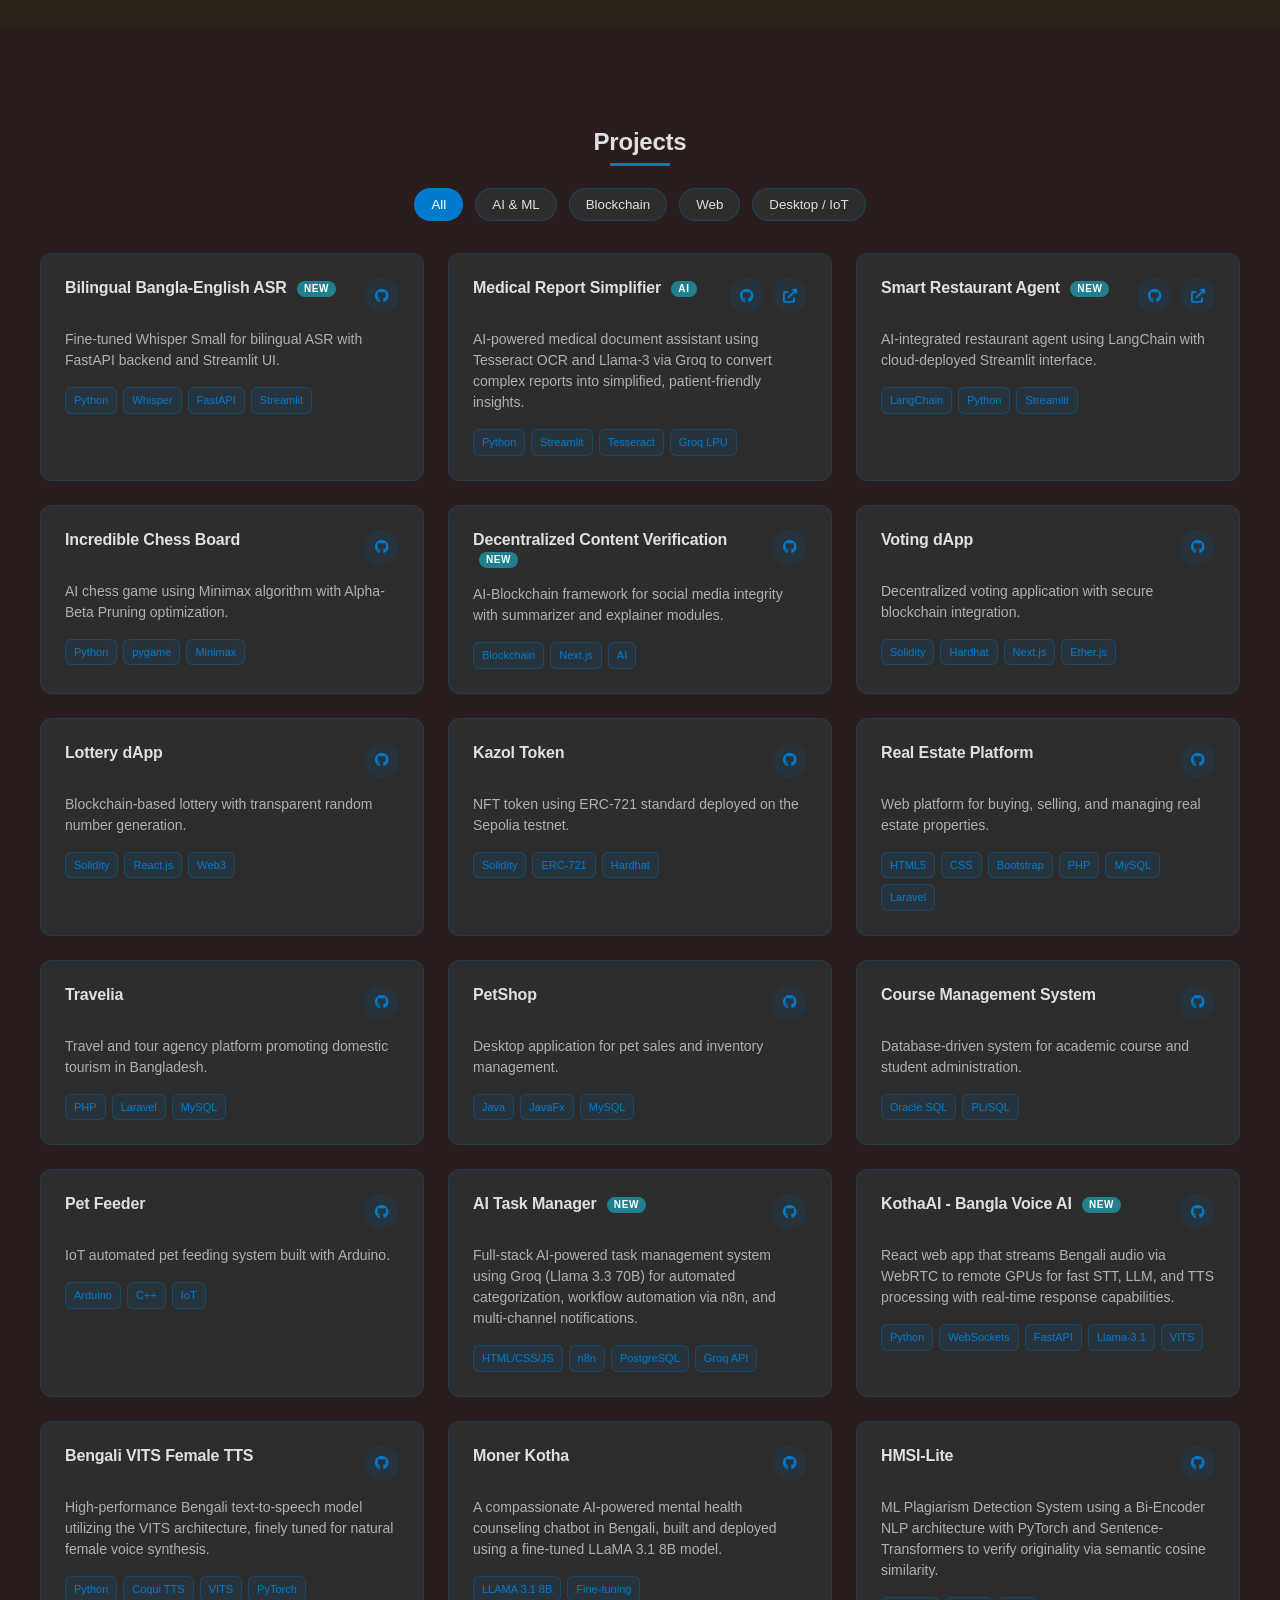
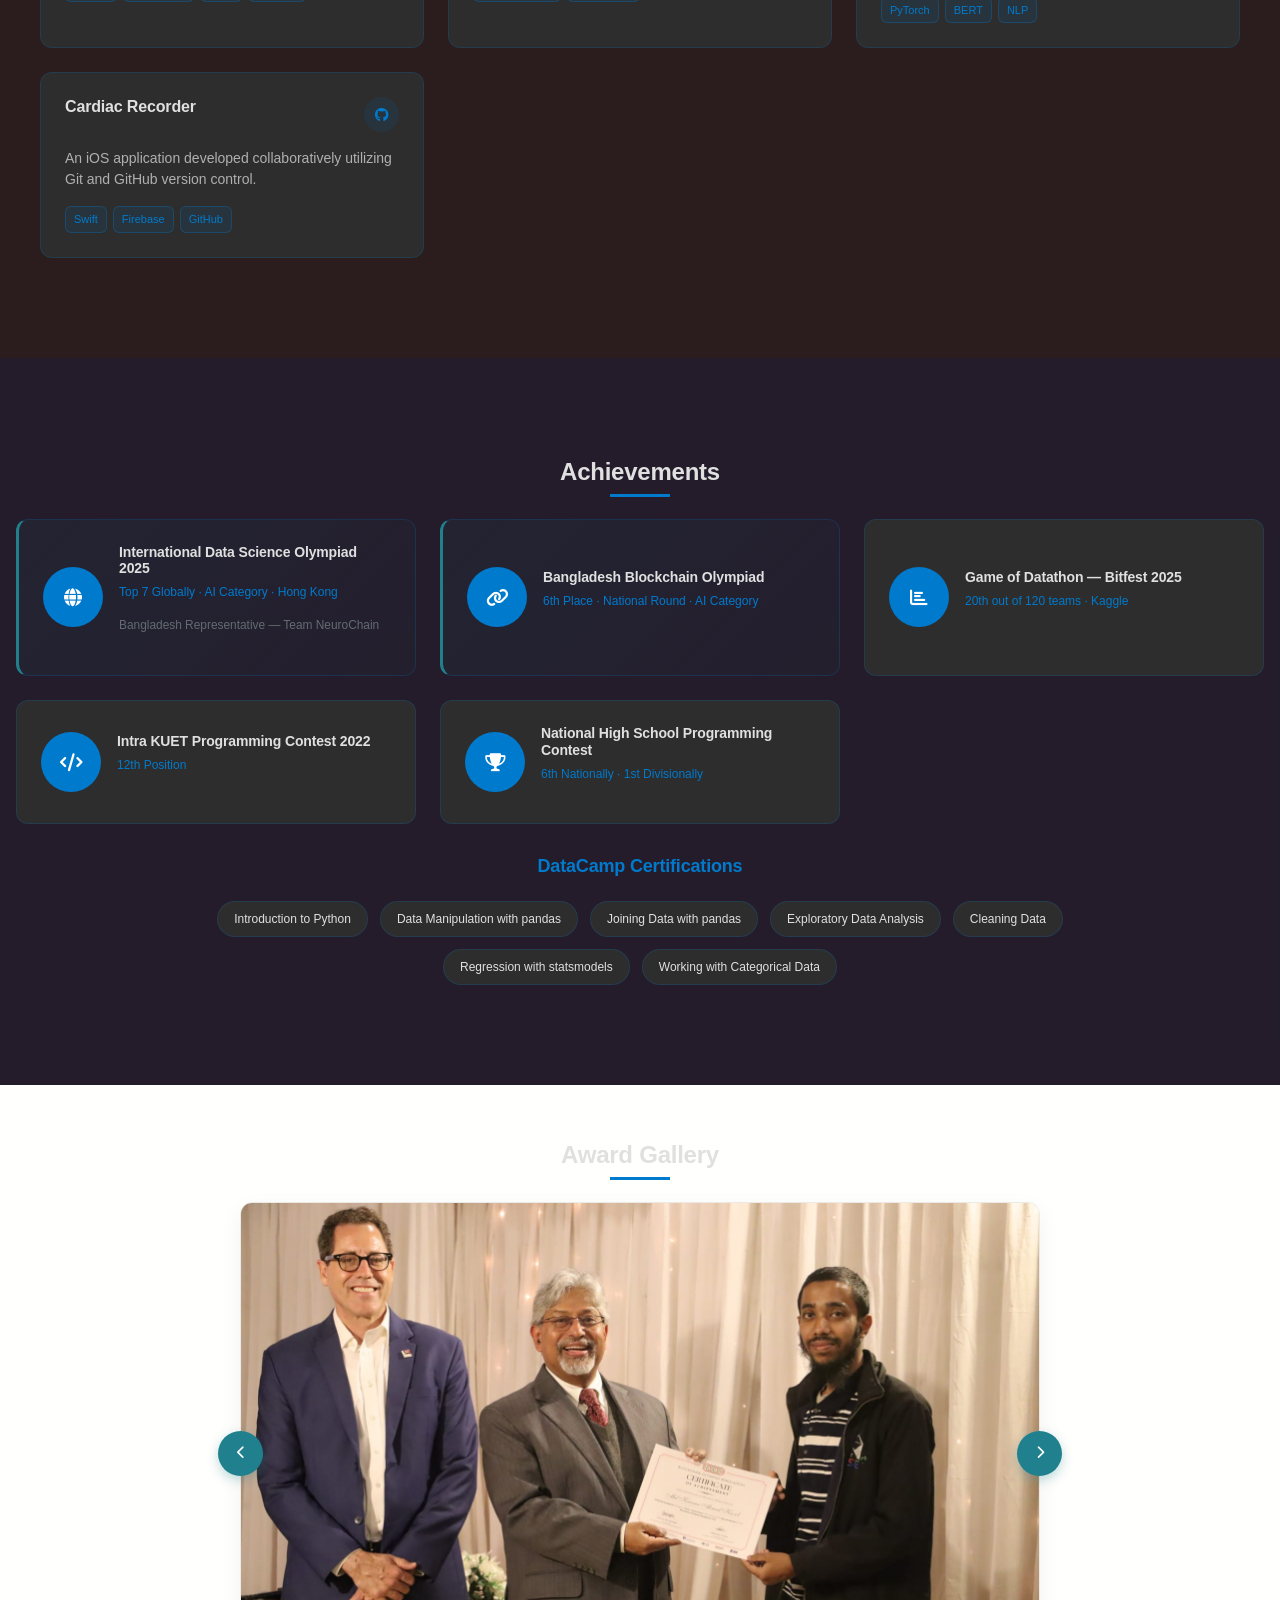
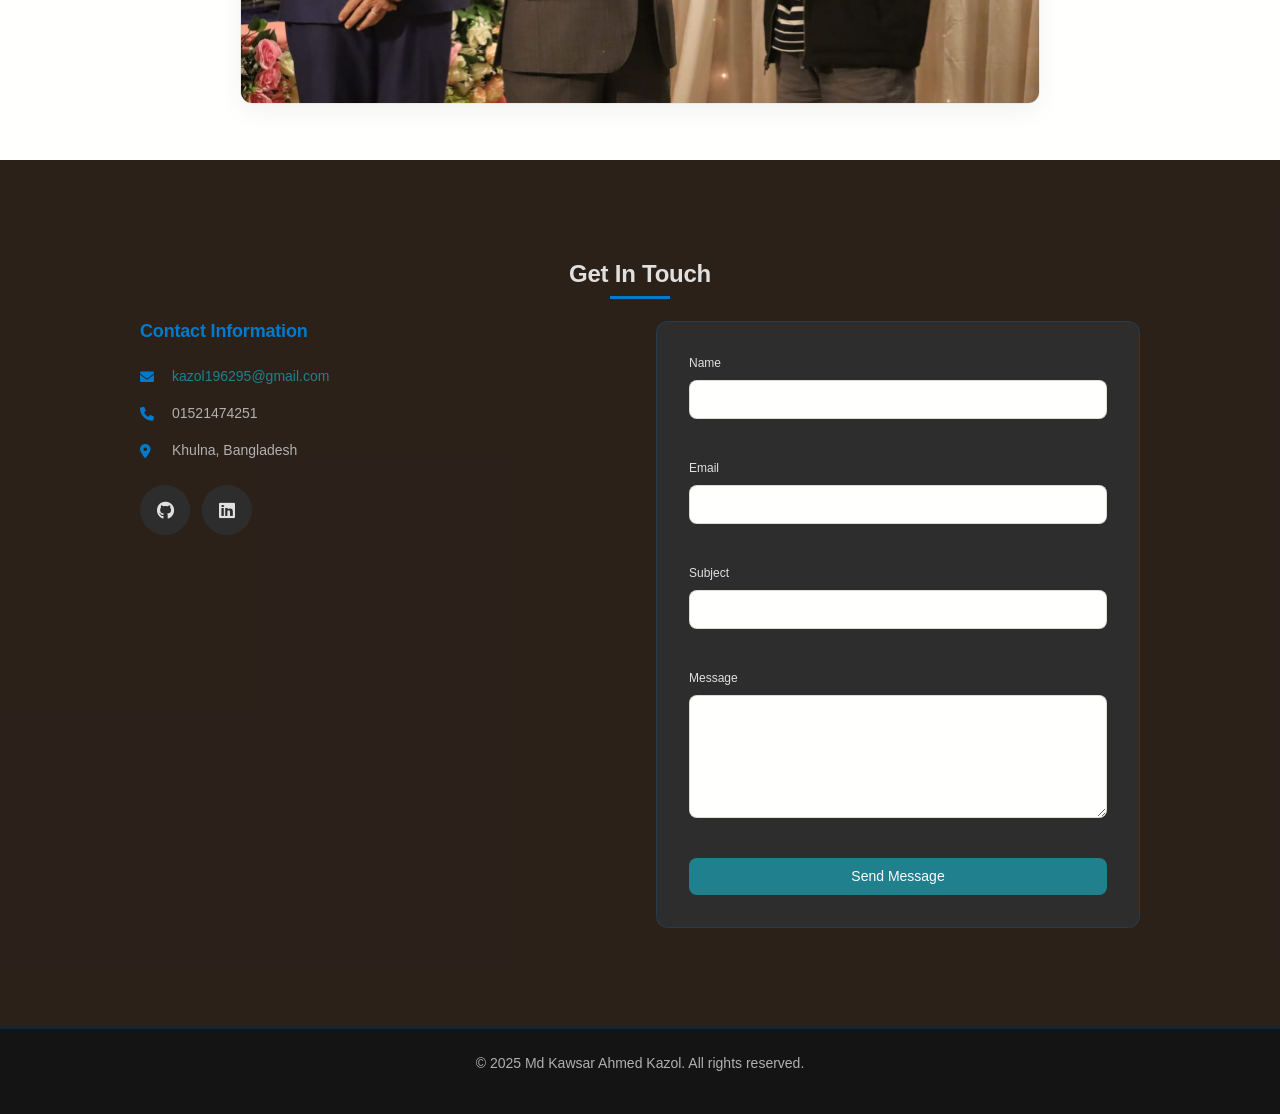
==== commit cb311267: "Add experience section and new project details to portfolio" ====
--- a/index.html
+++ b/index.html
@@ -69,6 +69,7 @@
             <div class="nav-menu" id="nav-menu">
                 <a href="#home" class="nav-link">Home</a>
                 <a href="#about" class="nav-link">About</a>
+                <a href="#experience" class="nav-link">Experience</a> 
                 <a href="#skills" class="nav-link">Skills</a>
                 <a href="#education" class="nav-link">Education</a>
                 <a href="#projects" class="nav-link">Projects</a>
@@ -146,6 +147,21 @@
         </div>
     </section>
 
+    <section id="experience" class="experience">
+        <div class="container">
+            <h2 class="section-title">Experience</h2>
+            <div class="education-card">
+                <div class="education-icon"><i class="fas fa-briefcase"></i></div>
+                <div class="education-content">
+                    <h3>ELITE Research Lab LLC</h3>
+                    <h4>Research Intern (Remote)</h4>
+                    <p class="education-duration">March 2026 – Present</p>
+                    <p class="education-location"><i class="fas fa-map-marker-alt"></i> Dhaka, Bangladesh</p>
+                </div>
+            </div>
+        </div>
+    </section>
+
     <section id="education" class="education">
         <div class="container">
             <h2 class="section-title">Education</h2>
@@ -369,6 +385,89 @@
                     <p class="project-description">IoT automated pet feeding system built with Arduino.</p>
                     <div class="project-tech">
                         <span class="tech-tag">Arduino</span><span class="tech-tag">C++</span><span class="tech-tag">IoT</span>
+                    </div>
+                </div>
+
+
+
+                <div class="project-card" data-category="ai">
+                    <div class="project-header">
+                        <h3>AI Task Manager <span class="project-badge">New</span></h3>
+                        <div class="project-links"><a href="https://github.com/kazol196295" target="_blank" class="project-link"><i
+                                    class="fab fa-github"></i></a></div>
+                    </div>
+                    <p class="project-description">Full-stack AI-powered task management system using Groq (Llama 3.3 70B) for automated
+                        categorization, workflow automation via n8n, and multi-channel notifications.</p>
+                    <div class="project-tech">
+                        <span class="tech-tag">HTML/CSS/JS</span><span class="tech-tag">n8n</span><span
+                            class="tech-tag">PostgreSQL</span><span class="tech-tag">Groq API</span>
+                    </div>
+                </div>
+                
+                <div class="project-card" data-category="ai">
+                    <div class="project-header">
+                        <h3>KothaAI - Bangla Voice AI <span class="project-badge">New</span></h3>
+                        <div class="project-links"><a href="https://github.com/kazol196295" target="_blank" class="project-link"><i
+                                    class="fab fa-github"></i></a></div>
+                    </div>
+                    <p class="project-description">React web app that streams Bengali audio via WebRTC to remote GPUs for fast STT, LLM,
+                        and TTS processing with real-time response capabilities.</p>
+                    <div class="project-tech">
+                        <span class="tech-tag">Python</span><span class="tech-tag">WebSockets</span><span
+                            class="tech-tag">FastAPI</span><span class="tech-tag">Llama-3.1</span><span class="tech-tag">VITS</span>
+                    </div>
+                </div>
+                
+                <div class="project-card" data-category="ai">
+                    <div class="project-header">
+                        <h3>Bengali VITS Female TTS</h3>
+                        <div class="project-links"><a href="https://github.com/kazol196295" target="_blank" class="project-link"><i
+                                    class="fab fa-github"></i></a></div>
+                    </div>
+                    <p class="project-description">High-performance Bengali text-to-speech model utilizing the VITS architecture, finely
+                        tuned for natural female voice synthesis.</p>
+                    <div class="project-tech">
+                        <span class="tech-tag">Python</span><span class="tech-tag">Coqui TTS</span><span
+                            class="tech-tag">VITS</span><span class="tech-tag">PyTorch</span>
+                    </div>
+                </div>
+                
+                <div class="project-card" data-category="ai">
+                    <div class="project-header">
+                        <h3>Moner Kotha</h3>
+                        <div class="project-links"><a href="https://github.com/kazol196295" target="_blank" class="project-link"><i
+                                    class="fab fa-github"></i></a></div>
+                    </div>
+                    <p class="project-description">A compassionate AI-powered mental health counseling chatbot in Bengali, built and
+                        deployed using a fine-tuned LLaMA 3.1 8B model.</p>
+                    <div class="project-tech">
+                        <span class="tech-tag">LLAMA 3.1 8B</span><span class="tech-tag">Fine-tuning</span>
+                    </div>
+                </div>
+                
+                <div class="project-card" data-category="ai">
+                    <div class="project-header">
+                        <h3>HMSI-Lite</h3>
+                        <div class="project-links"><a href="https://github.com/kazol196295" target="_blank" class="project-link"><i
+                                    class="fab fa-github"></i></a></div>
+                    </div>
+                    <p class="project-description">ML Plagiarism Detection System using a Bi-Encoder NLP architecture with PyTorch and
+                        Sentence-Transformers to verify originality via semantic cosine similarity.</p>
+                    <div class="project-tech">
+                        <span class="tech-tag">PyTorch</span><span class="tech-tag">BERT</span><span class="tech-tag">NLP</span>
+                    </div>
+                </div>
+                
+                <div class="project-card" data-category="desktop">
+                    <div class="project-header">
+                        <h3>Cardiac Recorder</h3>
+                        <div class="project-links"><a href="https://github.com/kazol196295" target="_blank" class="project-link"><i
+                                    class="fab fa-github"></i></a></div>
+                    </div>
+                    <p class="project-description">An iOS application developed collaboratively utilizing Git and GitHub version
+                        control.</p>
+                    <div class="project-tech">
+                        <span class="tech-tag">Swift</span><span class="tech-tag">Firebase</span><span class="tech-tag">GitHub</span>
                     </div>
                 </div>
             </div>
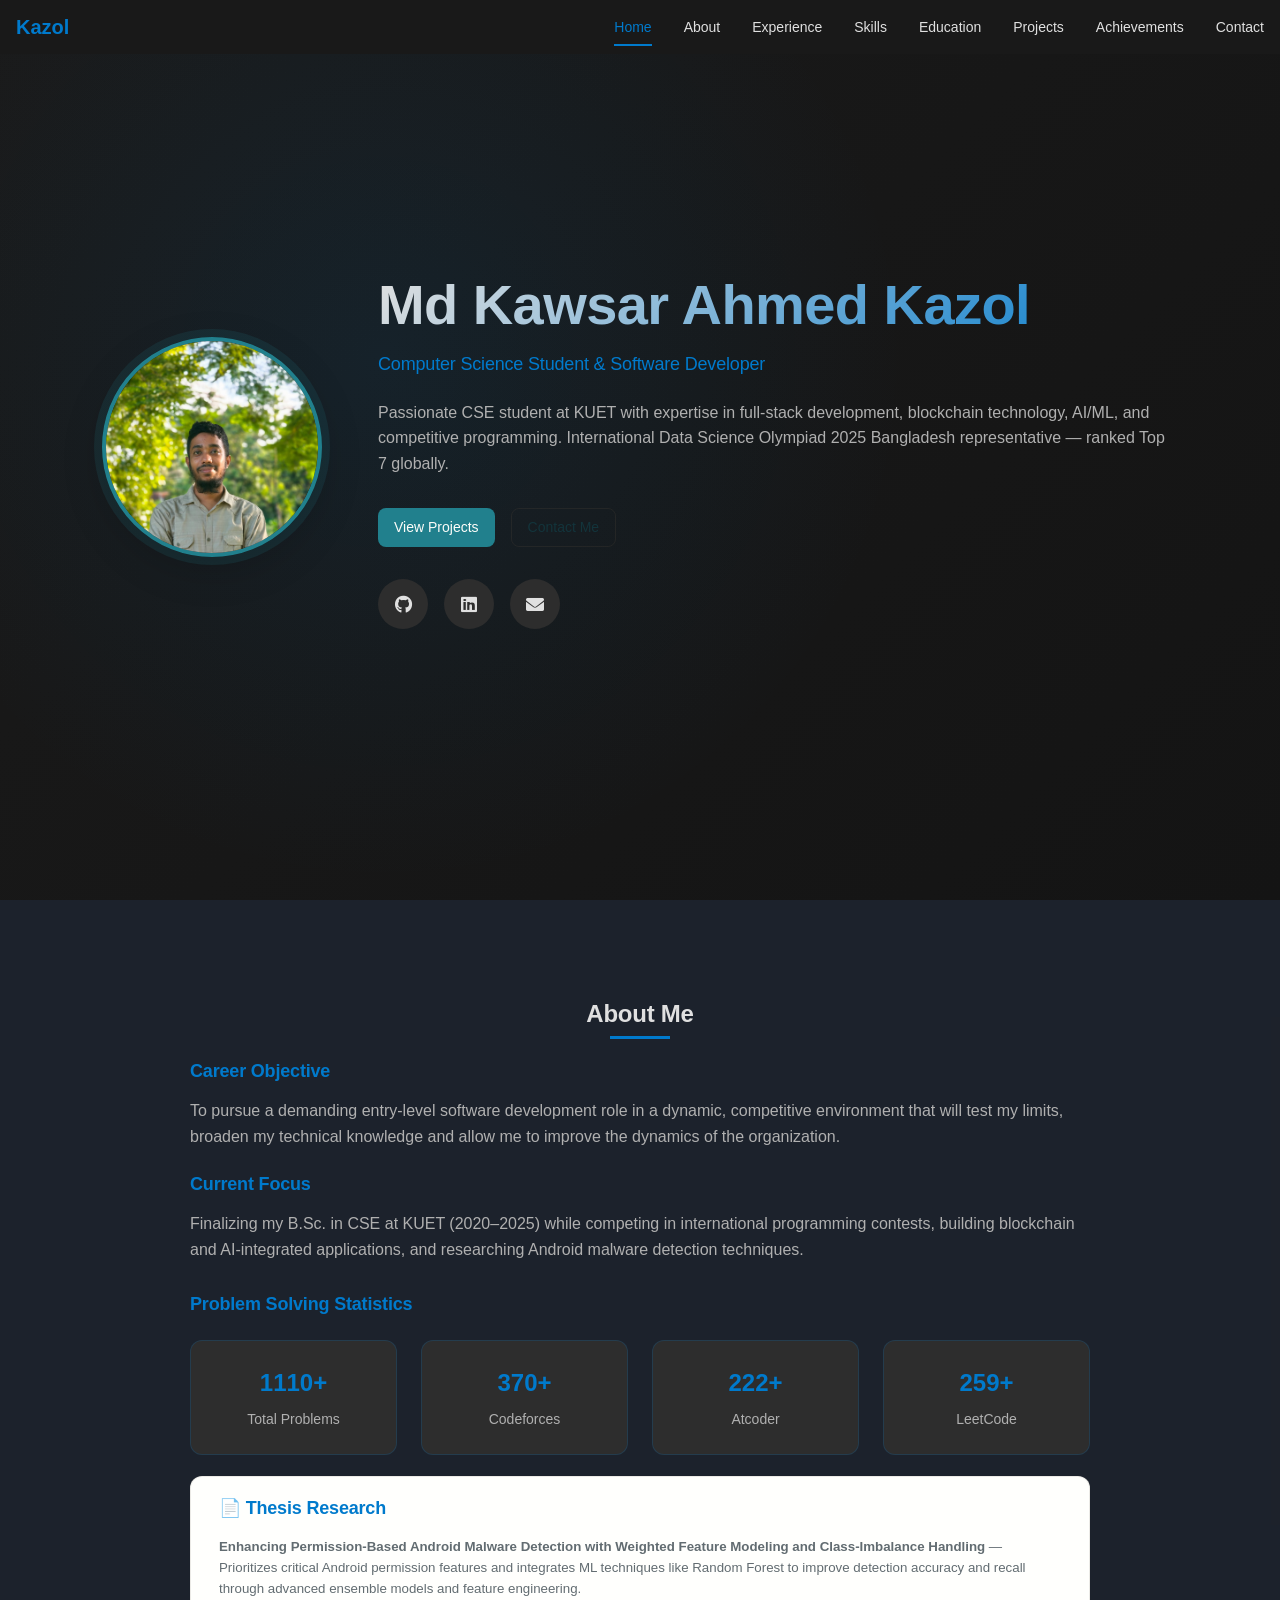
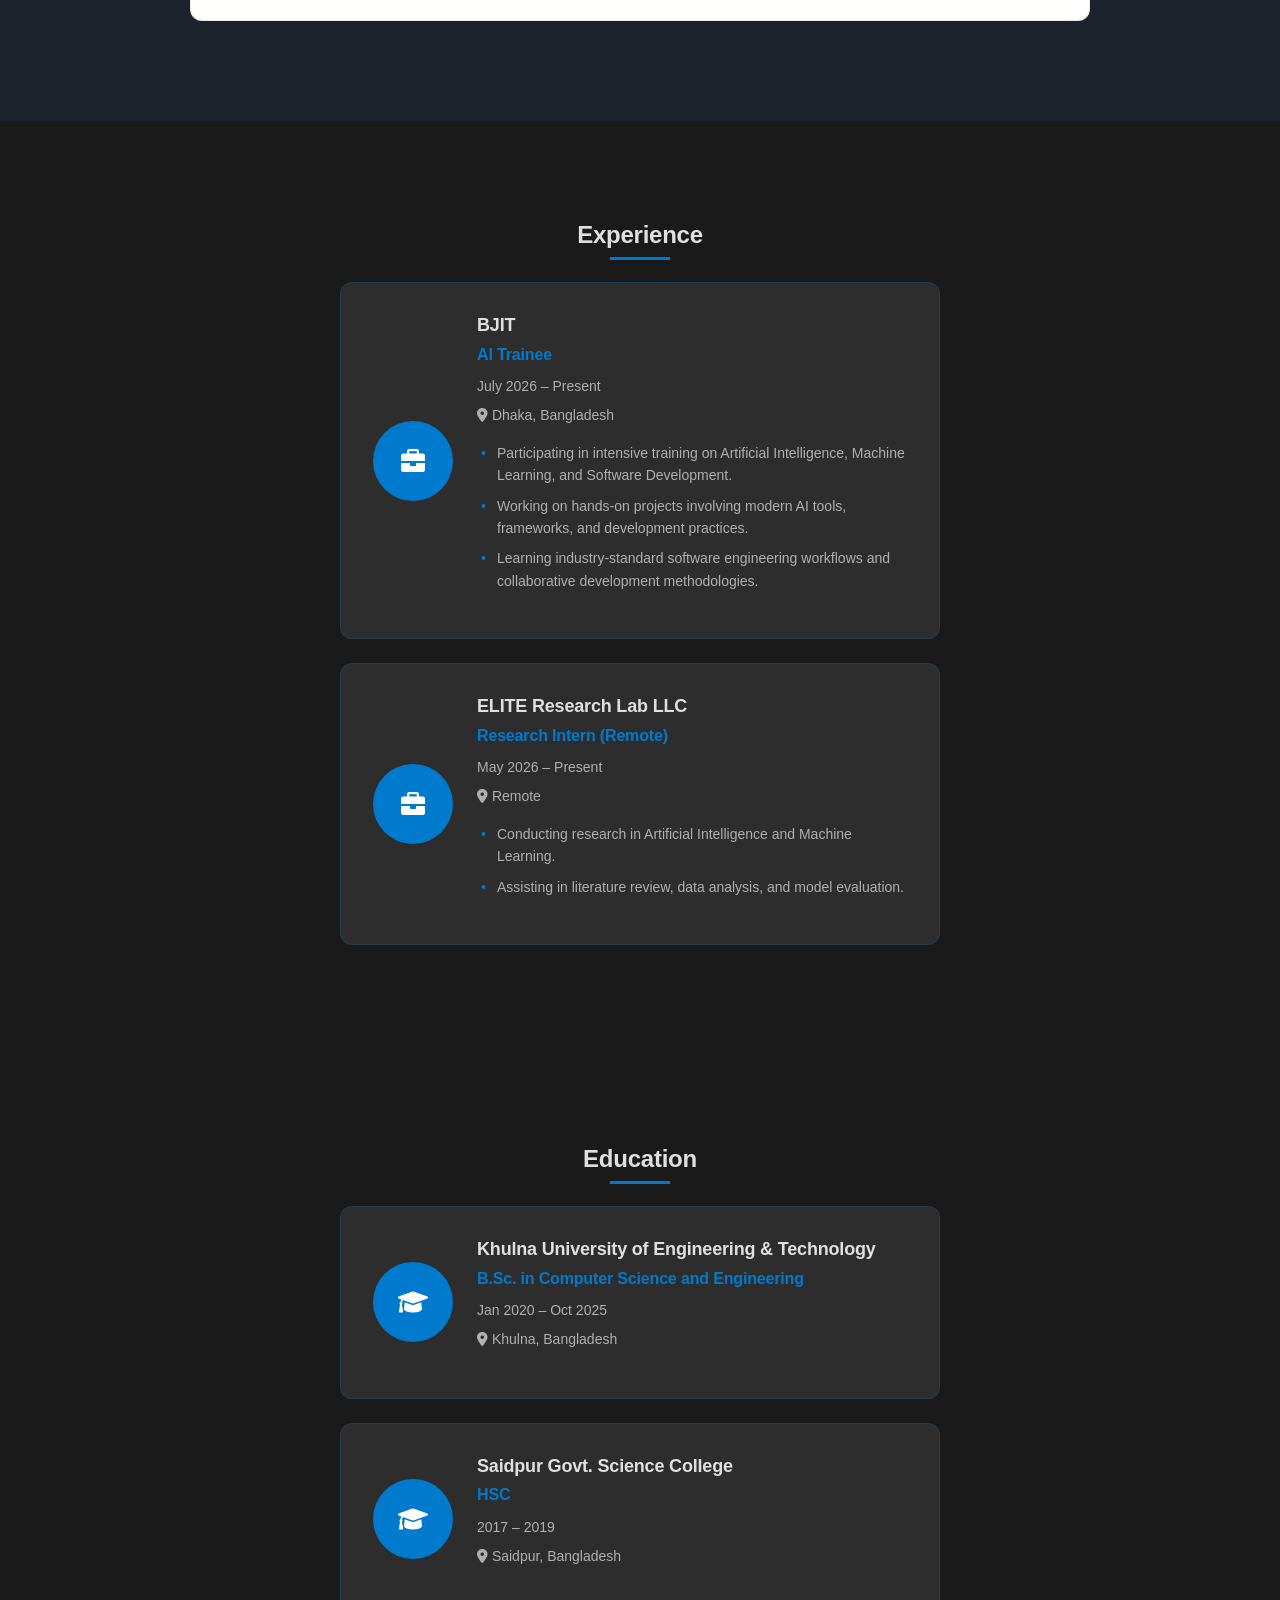
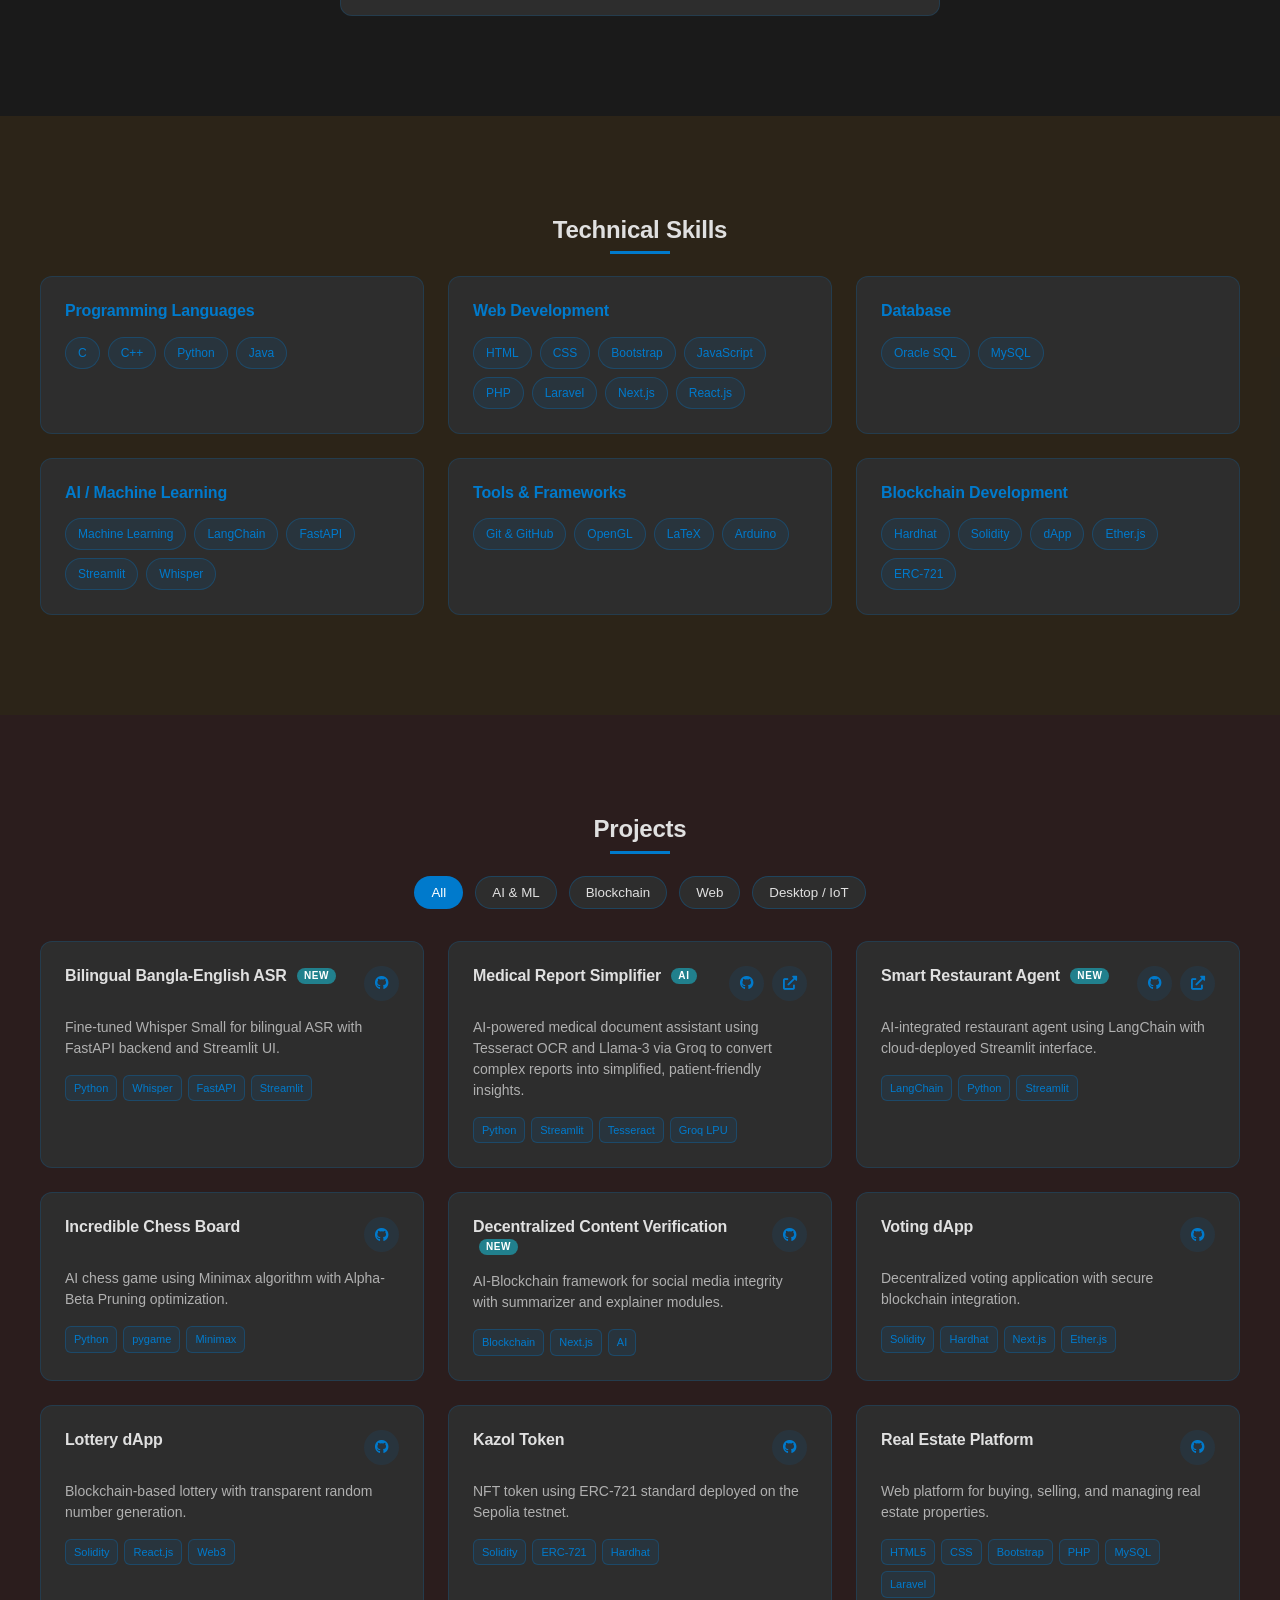
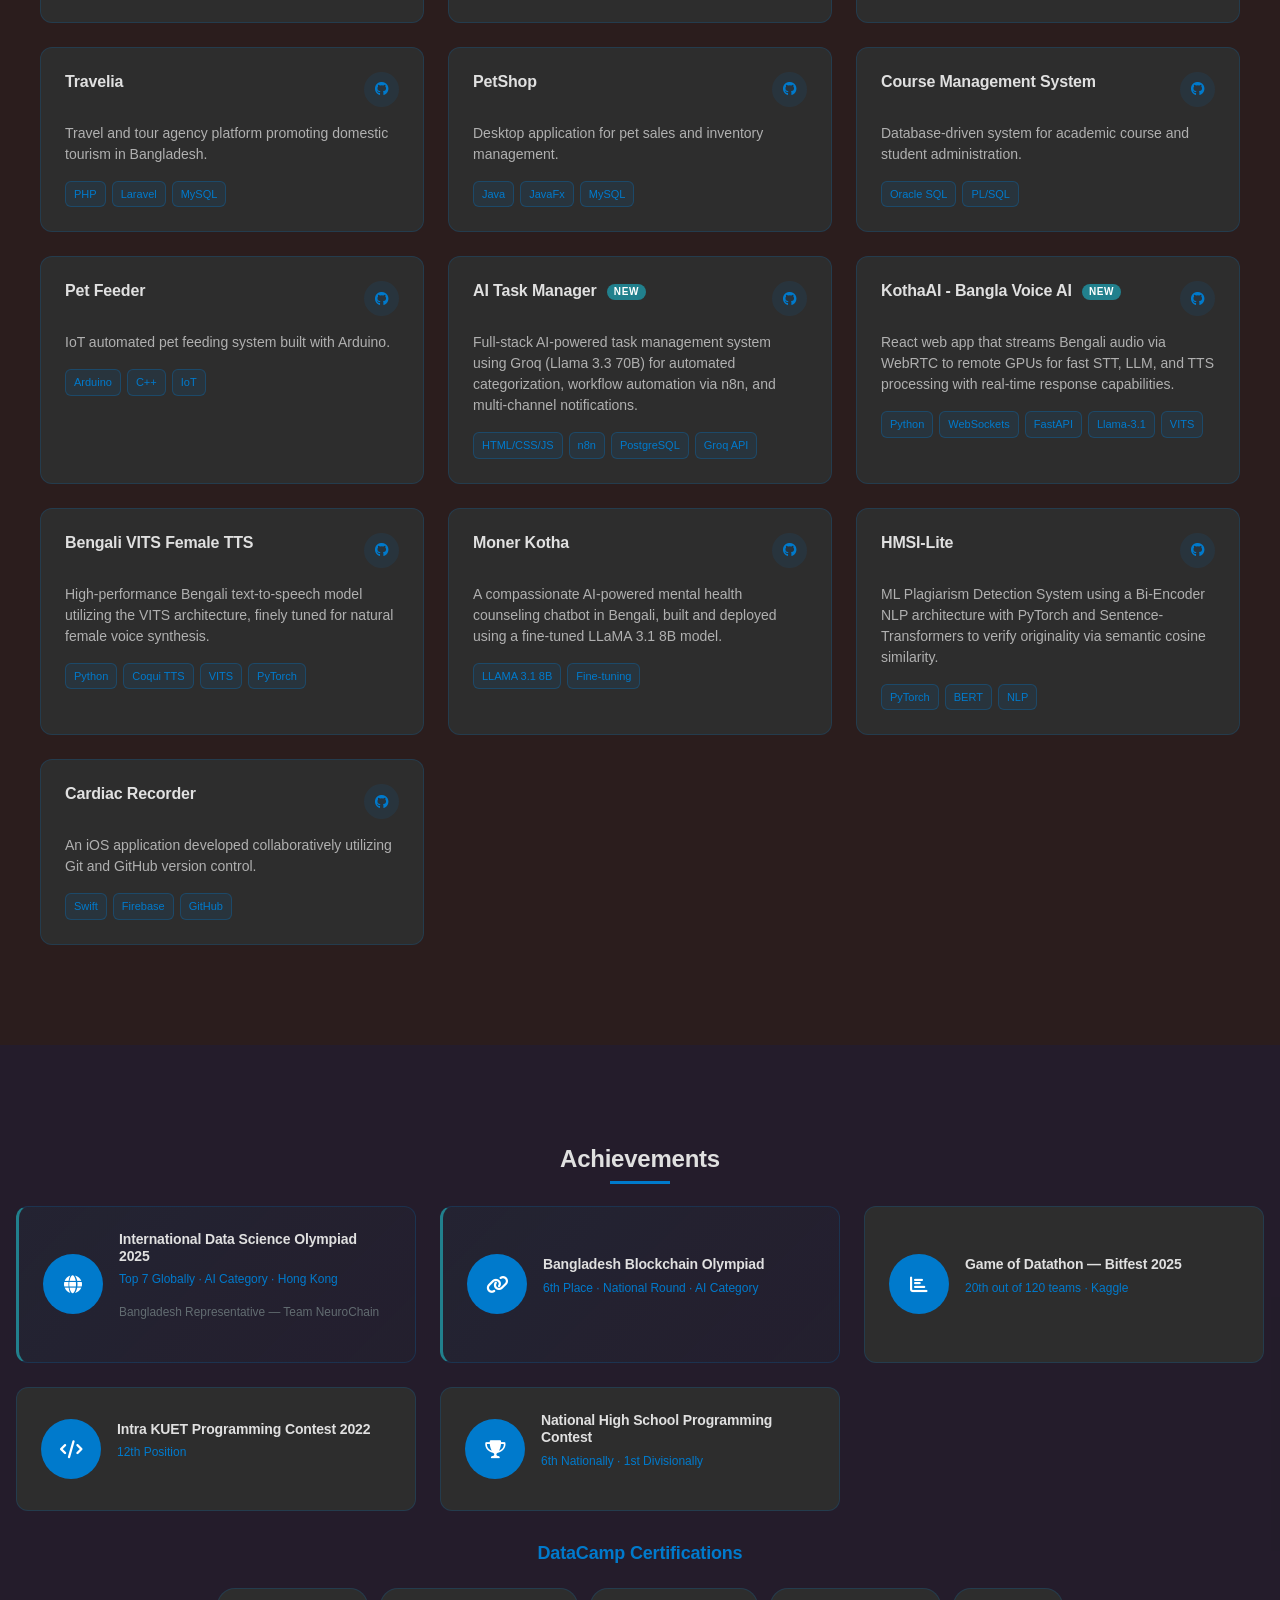
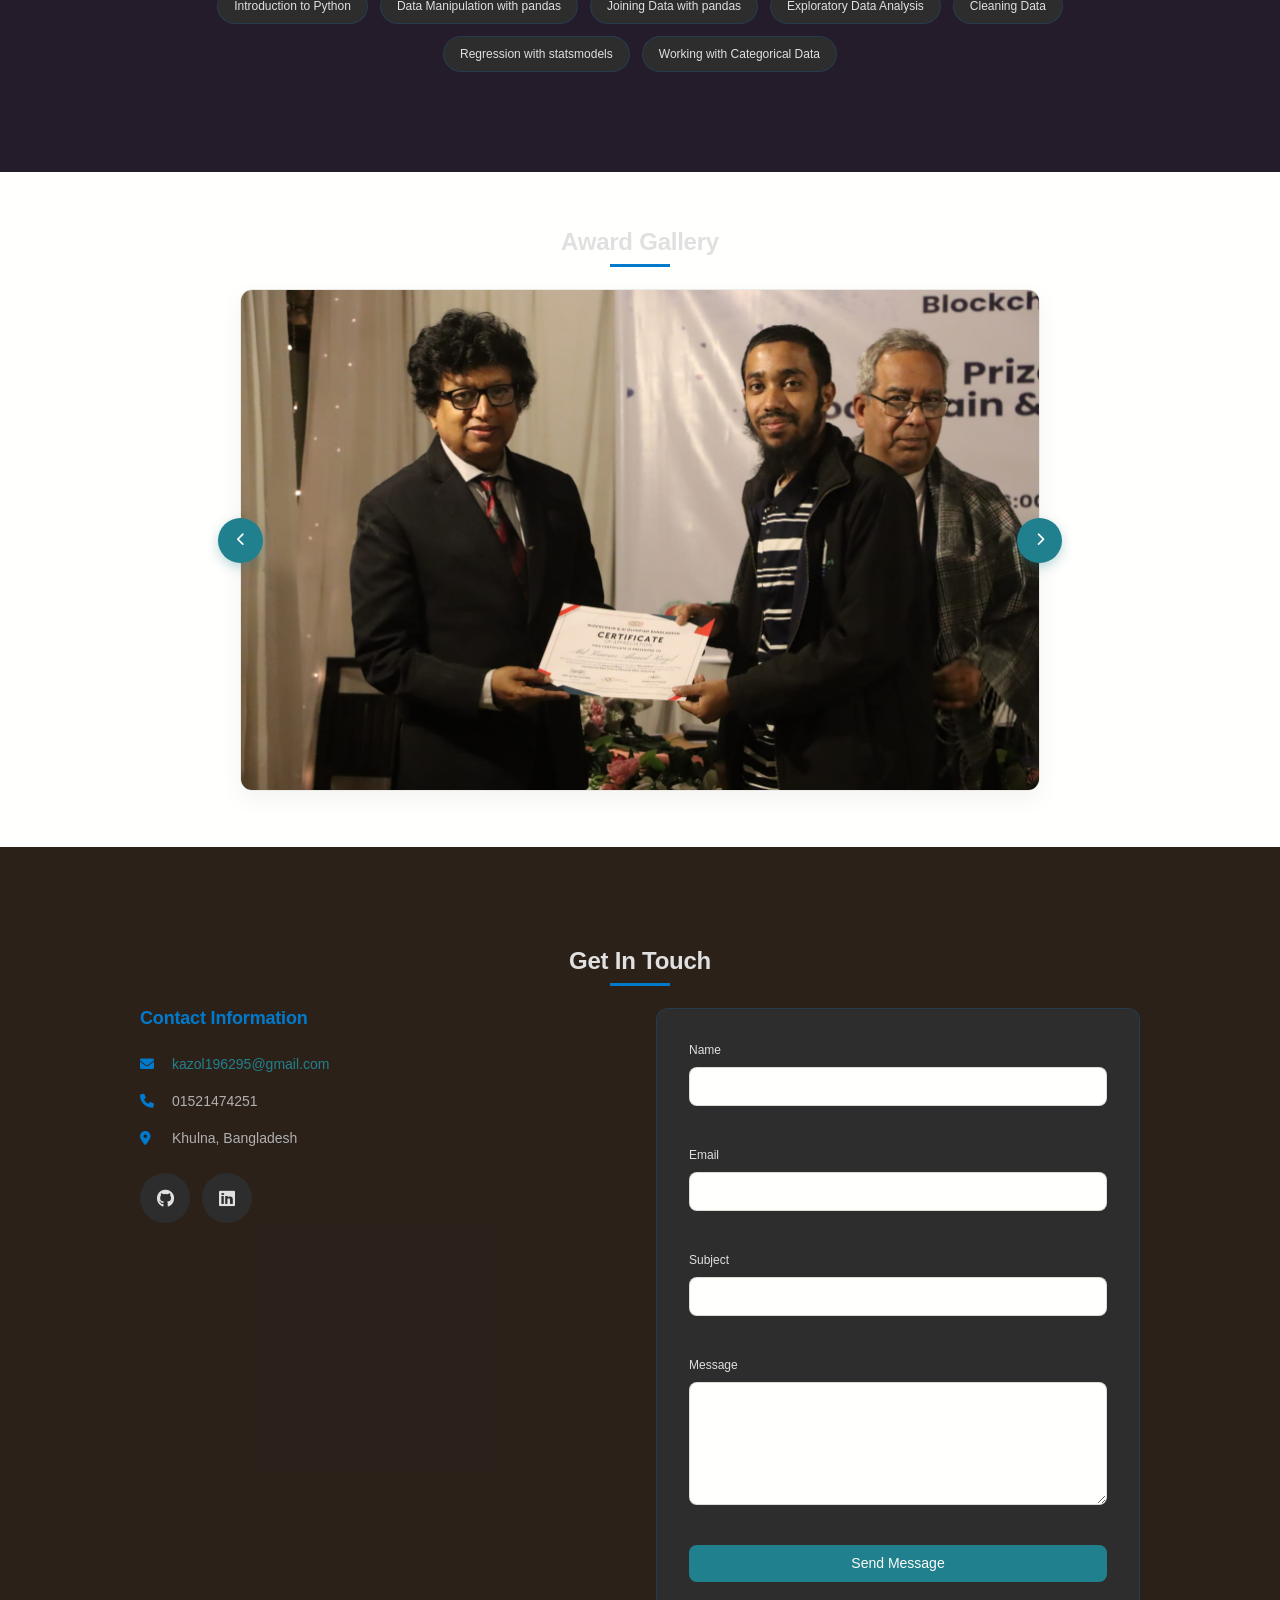
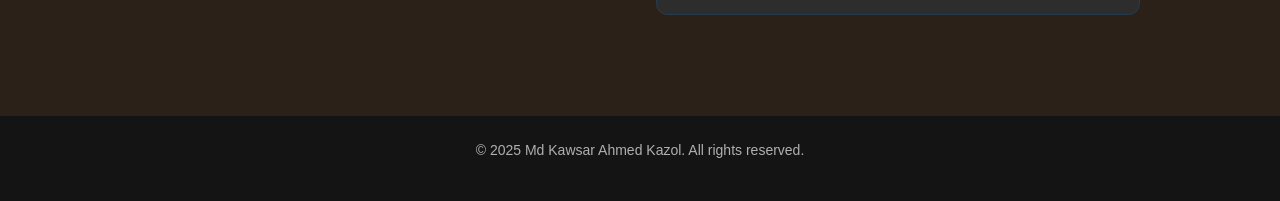
==== commit b7fa12d3: "resume updated" ====
--- a/index.html
+++ b/index.html
@@ -153,10 +153,28 @@
             <div class="education-card">
                 <div class="education-icon"><i class="fas fa-briefcase"></i></div>
                 <div class="education-content">
+                    <h3>BJIT</h3>
+                    <h4>AI Trainee</h4>
+                    <p class="education-duration">July 2026 – Present</p>
+                    <p class="education-location"><i class="fas fa-map-marker-alt"></i> Dhaka, Bangladesh</p>
+                    <ul class="experience-list">
+                        <li>Participating in intensive training on Artificial Intelligence, Machine Learning, and Software Development.</li>
+                        <li>Working on hands-on projects involving modern AI tools, frameworks, and development practices.</li>
+                        <li>Learning industry-standard software engineering workflows and collaborative development methodologies.</li>
+                    </ul>
+                </div>
+            </div>
+            <div class="education-card">
+                <div class="education-icon"><i class="fas fa-briefcase"></i></div>
+                <div class="education-content">
                     <h3>ELITE Research Lab LLC</h3>
                     <h4>Research Intern (Remote)</h4>
-                    <p class="education-duration">March 2026 – Present</p>
-                    <p class="education-location"><i class="fas fa-map-marker-alt"></i> Dhaka, Bangladesh</p>
+                    <p class="education-duration">May 2026 – Present</p>
+                    <p class="education-location"><i class="fas fa-map-marker-alt"></i> Remote</p>
+                    <ul class="experience-list">
+                        <li>Conducting research in Artificial Intelligence and Machine Learning.</li>
+                        <li>Assisting in literature review, data analysis, and model evaluation.</li>
+                    </ul>
                 </div>
             </div>
         </div>
@@ -170,8 +188,17 @@
                 <div class="education-content">
                     <h3>Khulna University of Engineering &amp; Technology</h3>
                     <h4>B.Sc. in Computer Science and Engineering</h4>
-                    <p class="education-duration">2020 – 2025</p>
+                    <p class="education-duration">Jan 2020 – Oct 2025</p>
                     <p class="education-location"><i class="fas fa-map-marker-alt"></i> Khulna, Bangladesh</p>
+                </div>
+            </div>
+            <div class="education-card">
+                <div class="education-icon"><i class="fas fa-graduation-cap"></i></div>
+                <div class="education-content">
+                    <h3>Saidpur Govt. Science College</h3>
+                    <h4>HSC</h4>
+                    <p class="education-duration">2017 – 2019</p>
+                    <p class="education-location"><i class="fas fa-map-marker-alt"></i> Saidpur, Bangladesh</p>
                 </div>
             </div>
         </div>
--- a/style.css
+++ b/style.css
@@ -1033,7 +1033,7 @@
 /* Education Section */
 .education-card {
   max-width: 600px;
-  margin: 0 auto;
+  margin: 0 auto var(--space-24) auto;
   background: var(--portfolio-card-bg);
   border-radius: var(--radius-lg);
   padding: var(--space-32);
@@ -1042,6 +1042,10 @@
   gap: var(--space-24);
   border: 1px solid rgba(0, 122, 204, 0.2);
   transition: transform var(--duration-normal) var(--ease-standard);
+}
+
+.education-card:last-child {
+  margin-bottom: 0;
 }
 
 .education-card:hover {
@@ -1082,6 +1086,28 @@
 .education-location {
   font-size: var(--font-size-md);
   color: var(--portfolio-text-muted);
+}
+
+/* Experience List */
+.experience-list {
+  margin-top: var(--space-12);
+  padding-left: var(--space-20);
+  list-style: none;
+}
+
+.experience-list li {
+  font-size: var(--font-size-md);
+  color: var(--portfolio-text-muted);
+  line-height: 1.6;
+  margin-bottom: var(--space-8);
+  position: relative;
+}
+
+.experience-list li::before {
+  content: '•';
+  color: var(--portfolio-accent);
+  position: absolute;
+  left: calc(-1 * var(--space-16));
 }
 
 /* Skills Section */
